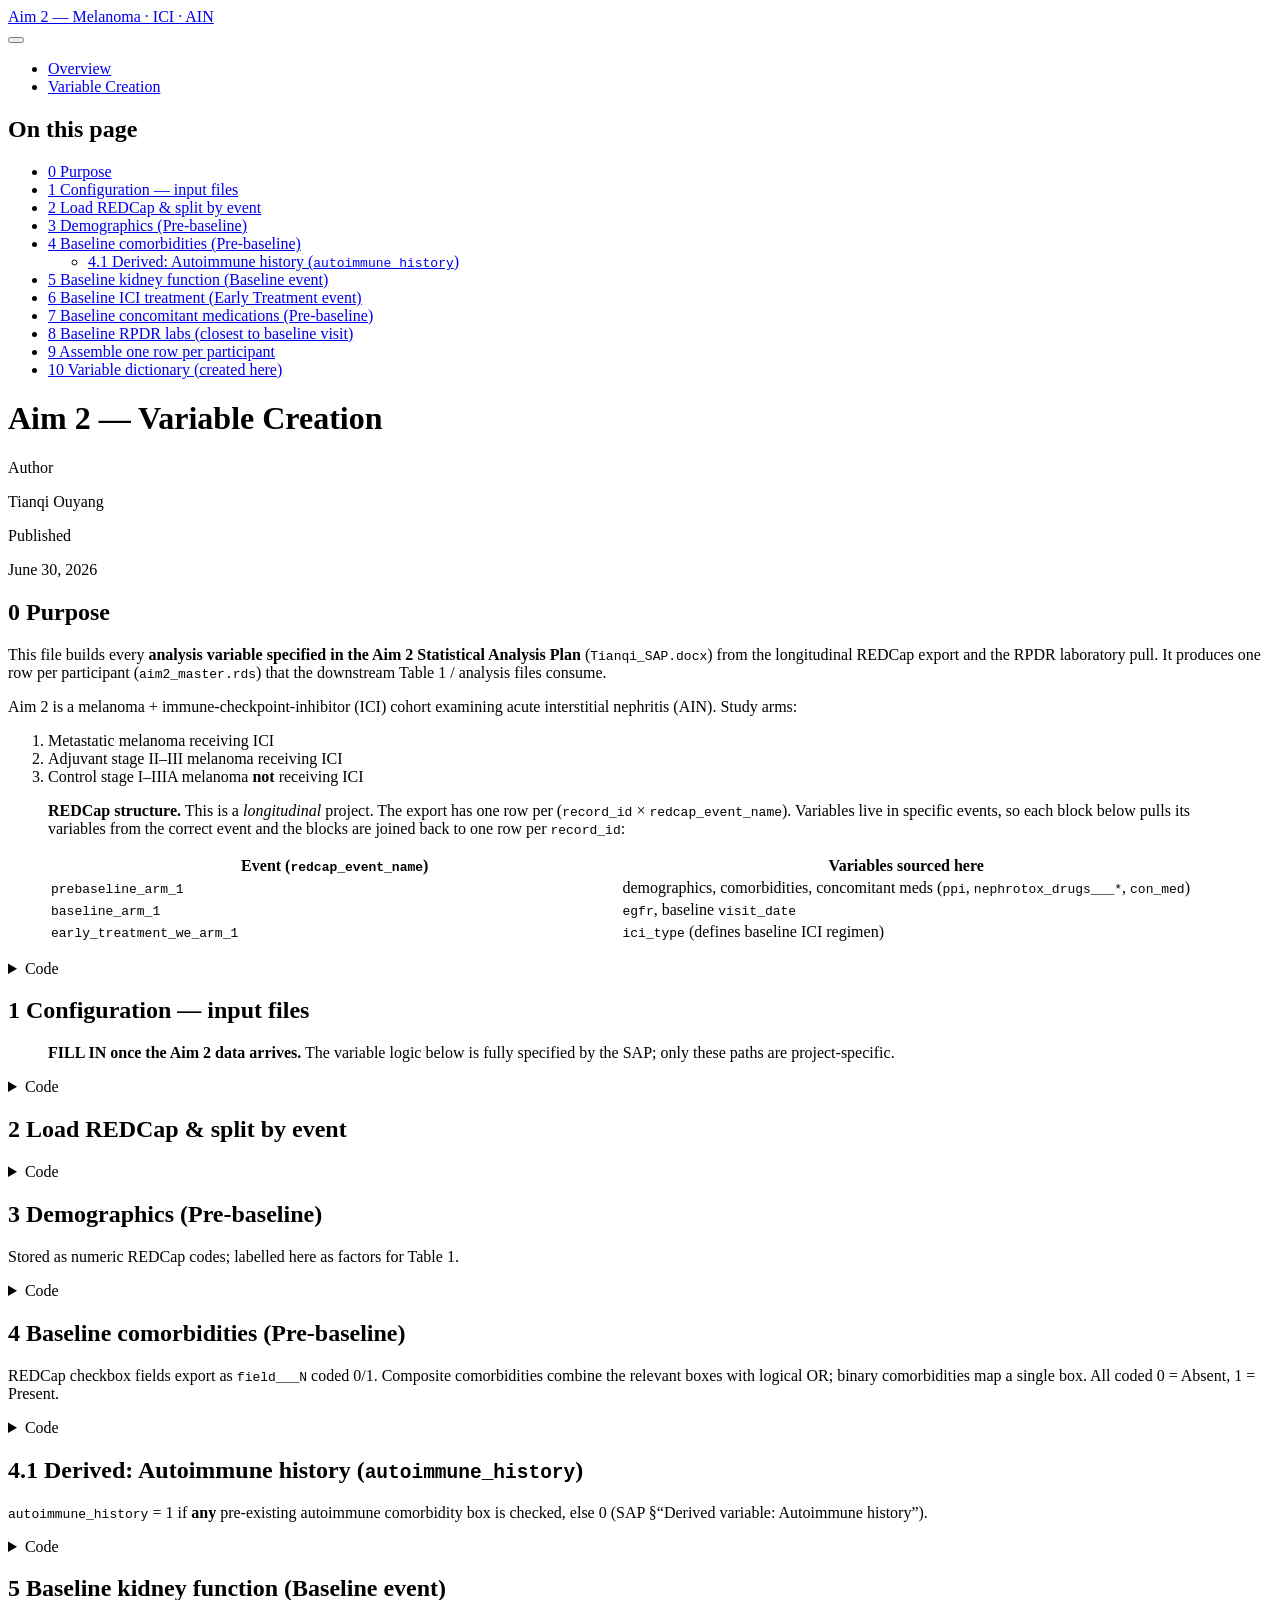
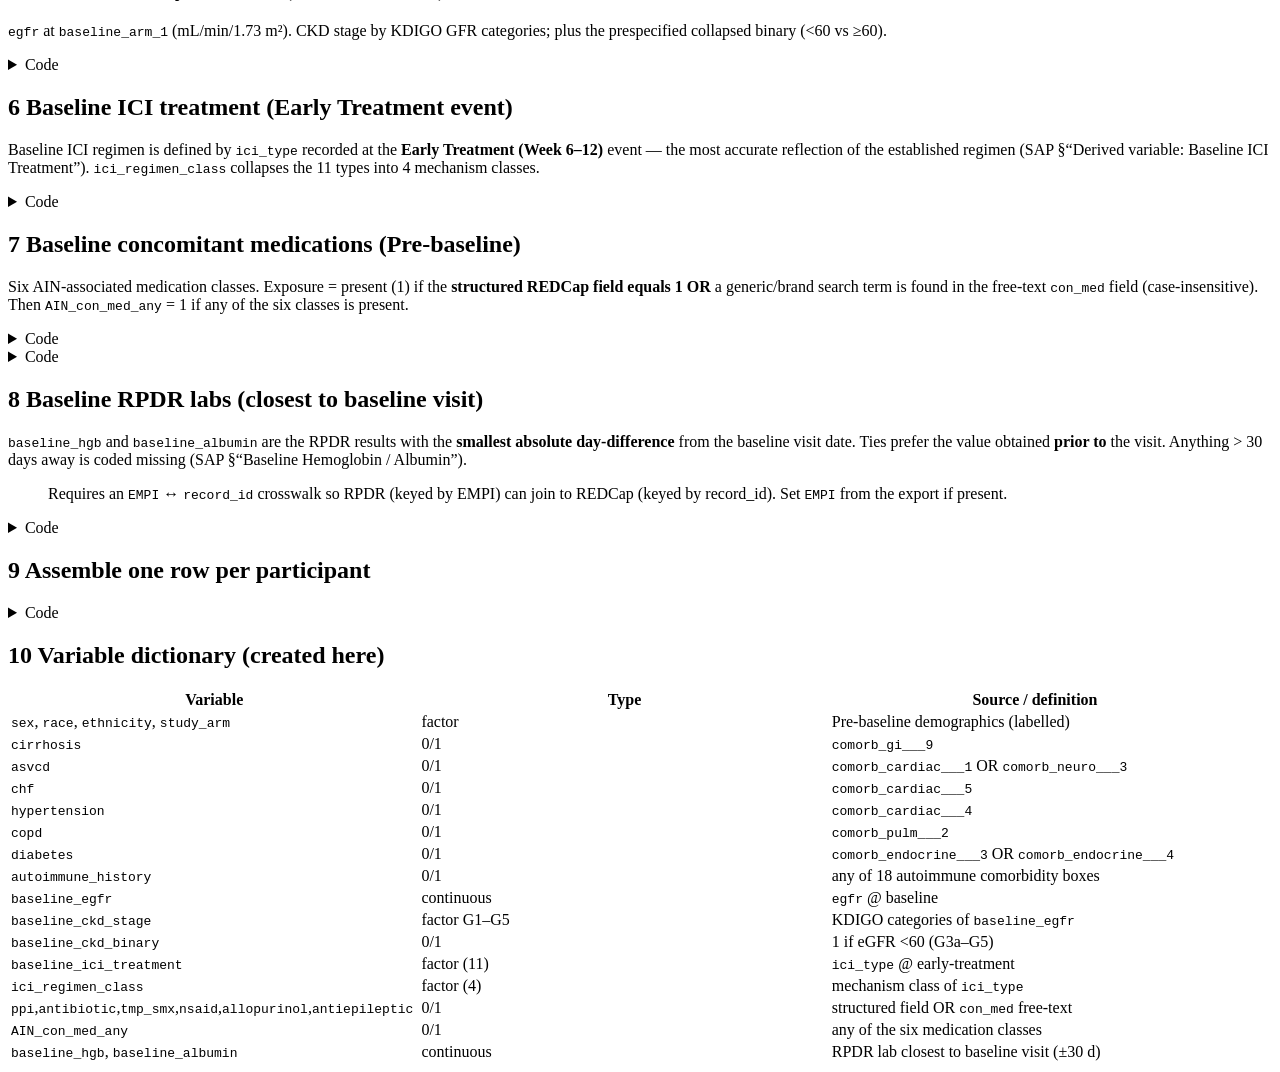
==== docs/qmd/aim2_variables.html @ 1104b8c0 "Remove Sherley references; Aim 2 is a standalone project Aim 2 is scientifically unrelated to the Sh" ====
<!DOCTYPE html>
<html xmlns="http://www.w3.org/1999/xhtml" lang="en" xml:lang="en"><head>

<meta charset="utf-8">
<meta name="generator" content="quarto-1.9.30">

<meta name="viewport" content="width=device-width, initial-scale=1.0, user-scalable=yes">

<meta name="author" content="Tianqi Ouyang">
<meta name="dcterms.date" content="2026-06-30">

<title>Aim 2 — Variable Creation – Aim 2 — Melanoma · ICI · AIN</title>
<style>
/* Default styles provided by pandoc.
** See https://pandoc.org/MANUAL.html#variables-for-html for config info.
*/
code{white-space: pre-wrap;}
span.smallcaps{font-variant: small-caps;}
div.columns{display: flex; gap: min(4vw, 1.5em);}
div.column{flex: auto; overflow-x: auto;}
div.hanging-indent{margin-left: 1.5em; text-indent: -1.5em;}
ul.task-list{list-style: none;}
ul.task-list li input[type="checkbox"] {
  width: 0.8em;
  margin: 0 0.8em 0.2em -1em; /* quarto-specific, see https://github.com/quarto-dev/quarto-cli/issues/4556 */ 
  vertical-align: middle;
}
/* CSS for syntax highlighting */
html { -webkit-text-size-adjust: 100%; }
pre > code.sourceCode { white-space: pre; position: relative; }
pre > code.sourceCode > span { display: inline-block; line-height: 1.25; }
pre > code.sourceCode > span:empty { height: 1.2em; }
.sourceCode { overflow: visible; }
code.sourceCode > span { color: inherit; text-decoration: inherit; }
div.sourceCode { margin: 1em 0; }
pre.sourceCode { margin: 0; }
@media screen {
div.sourceCode { overflow: auto; }
}
@media print {
pre > code.sourceCode { white-space: pre-wrap; }
pre > code.sourceCode > span { text-indent: -5em; padding-left: 5em; }
}
pre.numberSource code
  { counter-reset: source-line 0; }
pre.numberSource code > span
  { position: relative; left: -4em; counter-increment: source-line; }
pre.numberSource code > span > a:first-child::before
  { content: counter(source-line);
    position: relative; left: -1em; text-align: right; vertical-align: baseline;
    border: none; display: inline-block;
    -webkit-touch-callout: none; -webkit-user-select: none;
    -khtml-user-select: none; -moz-user-select: none;
    -ms-user-select: none; user-select: none;
    padding: 0 4px; width: 4em;
  }
pre.numberSource { margin-left: 3em;  padding-left: 4px; }
div.sourceCode
  {   }
@media screen {
pre > code.sourceCode > span > a:first-child::before { text-decoration: underline; }
}
</style>


<script src="../site_libs/quarto-nav/quarto-nav.js"></script>
<script src="../site_libs/quarto-nav/headroom.min.js"></script>
<script src="../site_libs/clipboard/clipboard.min.js"></script>
<script src="../site_libs/quarto-search/autocomplete.umd.js"></script>
<script src="../site_libs/quarto-search/fuse.min.js"></script>
<script src="../site_libs/quarto-search/quarto-search.js"></script>
<meta name="quarto:offset" content="../">
<script src="../site_libs/quarto-html/quarto.js" type="module"></script>
<script src="../site_libs/quarto-html/tabsets/tabsets.js" type="module"></script>
<script src="../site_libs/quarto-html/popper.min.js"></script>
<script src="../site_libs/quarto-html/tippy.umd.min.js"></script>
<script src="../site_libs/quarto-html/anchor.min.js"></script>
<link href="../site_libs/quarto-html/tippy.css" rel="stylesheet">
<link href="../site_libs/quarto-html/quarto-syntax-highlighting-b6a8276bf55561bdbc268162d41bd1f7.css" rel="stylesheet" id="quarto-text-highlighting-styles">
<script src="../site_libs/bootstrap/bootstrap.min.js"></script>
<link href="../site_libs/bootstrap/bootstrap-icons.css" rel="stylesheet">
<link href="../site_libs/bootstrap/bootstrap-57cb14b6d31887c86603edb388f6c431.min.css" rel="stylesheet" append-hash="true" id="quarto-bootstrap" data-mode="light">
<script id="quarto-search-options" type="application/json">{
  "location": "navbar",
  "copy-button": false,
  "collapse-after": 3,
  "panel-placement": "end",
  "type": "overlay",
  "limit": 50,
  "keyboard-shortcut": [
    "f",
    "/",
    "s"
  ],
  "show-item-context": false,
  "language": {
    "search-no-results-text": "No results",
    "search-matching-documents-text": "matching documents",
    "search-copy-link-title": "Copy link to search",
    "search-hide-matches-text": "Hide additional matches",
    "search-more-match-text": "more match in this document",
    "search-more-matches-text": "more matches in this document",
    "search-clear-button-title": "Clear",
    "search-text-placeholder": "",
    "search-detached-cancel-button-title": "Cancel",
    "search-submit-button-title": "Submit",
    "search-label": "Search"
  }
}</script>


</head>

<body class="nav-fixed quarto-light">

<div id="quarto-search-results"></div>
  <header id="quarto-header" class="headroom fixed-top">
    <nav class="navbar navbar-expand-lg " data-bs-theme="dark">
      <div class="navbar-container container-fluid">
      <div class="navbar-brand-container mx-auto">
    <a class="navbar-brand" href="../index.html">
    <span class="navbar-title">Aim 2 — Melanoma · ICI · AIN</span>
    </a>
  </div>
            <div id="quarto-search" class="" title="Search"></div>
          <button class="navbar-toggler" type="button" data-bs-toggle="collapse" data-bs-target="#navbarCollapse" aria-controls="navbarCollapse" role="menu" aria-expanded="false" aria-label="Toggle navigation" onclick="if (window.quartoToggleHeadroom) { window.quartoToggleHeadroom(); }">
  <span class="navbar-toggler-icon"></span>
</button>
          <div class="collapse navbar-collapse" id="navbarCollapse">
            <ul class="navbar-nav navbar-nav-scroll me-auto">
  <li class="nav-item">
    <a class="nav-link" href="../index.html"> 
<span class="menu-text">Overview</span></a>
  </li>  
  <li class="nav-item">
    <a class="nav-link active" href="../qmd/aim2_variables.html" aria-current="page"> 
<span class="menu-text">Variable Creation</span></a>
  </li>  
</ul>
          </div> <!-- /navcollapse -->
            <div class="quarto-navbar-tools">
</div>
      </div> <!-- /container-fluid -->
    </nav>
</header>
<!-- content -->
<div id="quarto-content" class="quarto-container page-columns page-rows-contents page-layout-article page-navbar">
<!-- sidebar -->
<!-- margin-sidebar -->
    <div id="quarto-margin-sidebar" class="sidebar margin-sidebar">
        <nav id="TOC" role="doc-toc" class="toc-active">
    <h2 id="toc-title">On this page</h2>
   
  <ul>
  <li><a href="#purpose" id="toc-purpose" class="nav-link active" data-scroll-target="#purpose">0 Purpose</a></li>
  <li><a href="#configuration-input-files" id="toc-configuration-input-files" class="nav-link" data-scroll-target="#configuration-input-files">1 Configuration — input files</a></li>
  <li><a href="#load-redcap-split-by-event" id="toc-load-redcap-split-by-event" class="nav-link" data-scroll-target="#load-redcap-split-by-event">2 Load REDCap &amp; split by event</a></li>
  <li><a href="#demographics-pre-baseline" id="toc-demographics-pre-baseline" class="nav-link" data-scroll-target="#demographics-pre-baseline">3 Demographics (Pre-baseline)</a></li>
  <li><a href="#baseline-comorbidities-pre-baseline" id="toc-baseline-comorbidities-pre-baseline" class="nav-link" data-scroll-target="#baseline-comorbidities-pre-baseline">4 Baseline comorbidities (Pre-baseline)</a>
  <ul>
  <li><a href="#derived-autoimmune-history-autoimmune_history" id="toc-derived-autoimmune-history-autoimmune_history" class="nav-link" data-scroll-target="#derived-autoimmune-history-autoimmune_history">4.1 Derived: Autoimmune history (<code>autoimmune_history</code>)</a></li>
  </ul></li>
  <li><a href="#baseline-kidney-function-baseline-event" id="toc-baseline-kidney-function-baseline-event" class="nav-link" data-scroll-target="#baseline-kidney-function-baseline-event">5 Baseline kidney function (Baseline event)</a></li>
  <li><a href="#baseline-ici-treatment-early-treatment-event" id="toc-baseline-ici-treatment-early-treatment-event" class="nav-link" data-scroll-target="#baseline-ici-treatment-early-treatment-event">6 Baseline ICI treatment (Early Treatment event)</a></li>
  <li><a href="#baseline-concomitant-medications-pre-baseline" id="toc-baseline-concomitant-medications-pre-baseline" class="nav-link" data-scroll-target="#baseline-concomitant-medications-pre-baseline">7 Baseline concomitant medications (Pre-baseline)</a></li>
  <li><a href="#baseline-rpdr-labs-closest-to-baseline-visit" id="toc-baseline-rpdr-labs-closest-to-baseline-visit" class="nav-link" data-scroll-target="#baseline-rpdr-labs-closest-to-baseline-visit">8 Baseline RPDR labs (closest to baseline visit)</a></li>
  <li><a href="#assemble-one-row-per-participant" id="toc-assemble-one-row-per-participant" class="nav-link" data-scroll-target="#assemble-one-row-per-participant">9 Assemble one row per participant</a></li>
  <li><a href="#variable-dictionary-created-here" id="toc-variable-dictionary-created-here" class="nav-link" data-scroll-target="#variable-dictionary-created-here">10 Variable dictionary (created here)</a></li>
  </ul>
</nav>
    </div>
<!-- main -->
<main class="content" id="quarto-document-content">

<header id="title-block-header" class="quarto-title-block default">
<div class="quarto-title">
<h1 class="title">Aim 2 — Variable Creation</h1>
</div>



<div class="quarto-title-meta">

    <div>
    <div class="quarto-title-meta-heading">Author</div>
    <div class="quarto-title-meta-contents">
             <p>Tianqi Ouyang </p>
          </div>
  </div>
    
    <div>
    <div class="quarto-title-meta-heading">Published</div>
    <div class="quarto-title-meta-contents">
      <p class="date">June 30, 2026</p>
    </div>
  </div>
  
    
  </div>
  


</header>


<section id="purpose" class="level1">
<h1>0 Purpose</h1>
<p>This file builds every <strong>analysis variable specified in the Aim 2 Statistical Analysis Plan</strong> (<code>Tianqi_SAP.docx</code>) from the longitudinal REDCap export and the RPDR laboratory pull. It produces one row per participant (<code>aim2_master.rds</code>) that the downstream Table 1 / analysis files consume.</p>
<p>Aim 2 is a melanoma + immune-checkpoint-inhibitor (ICI) cohort examining acute interstitial nephritis (AIN). Study arms:</p>
<ol type="1">
<li>Metastatic melanoma receiving ICI</li>
<li>Adjuvant stage II–III melanoma receiving ICI</li>
<li>Control stage I–IIIA melanoma <strong>not</strong> receiving ICI</li>
</ol>
<blockquote class="blockquote">
<p><strong>REDCap structure.</strong> This is a <em>longitudinal</em> project. The export has one row per (<code>record_id</code> × <code>redcap_event_name</code>). Variables live in specific events, so each block below pulls its variables from the correct event and the blocks are joined back to one row per <code>record_id</code>:</p>
<table class="caption-top table">
<colgroup>
<col style="width: 50%">
<col style="width: 50%">
</colgroup>
<thead>
<tr class="header">
<th>Event (<code>redcap_event_name</code>)</th>
<th>Variables sourced here</th>
</tr>
</thead>
<tbody>
<tr class="odd">
<td><code>prebaseline_arm_1</code></td>
<td>demographics, comorbidities, concomitant meds (<code>ppi</code>, <code>nephrotox_drugs___*</code>, <code>con_med</code>)</td>
</tr>
<tr class="even">
<td><code>baseline_arm_1</code></td>
<td><code>egfr</code>, baseline <code>visit_date</code></td>
</tr>
<tr class="odd">
<td><code>early_treatment_we_arm_1</code></td>
<td><code>ici_type</code> (defines baseline ICI regimen)</td>
</tr>
</tbody>
</table>
</blockquote>
<div class="cell">
<details class="code-fold">
<summary>Code</summary>
<div class="code-copy-outer-scaffold"><div class="sourceCode cell-code" id="cb1"><pre class="sourceCode r code-with-copy"><code class="sourceCode r"><span id="cb1-1"><a href="#cb1-1" aria-hidden="true" tabindex="-1"></a><span class="fu">library</span>(tidyverse)</span>
<span id="cb1-2"><a href="#cb1-2" aria-hidden="true" tabindex="-1"></a><span class="fu">library</span>(readxl)</span>
<span id="cb1-3"><a href="#cb1-3" aria-hidden="true" tabindex="-1"></a><span class="fu">library</span>(lubridate)</span></code></pre></div><button title="Copy to Clipboard" class="code-copy-button"><i class="bi"></i></button></div>
</details>
</div>
</section>
<section id="configuration-input-files" class="level1">
<h1>1 Configuration — input files</h1>
<blockquote class="blockquote">
<p><strong>FILL IN once the Aim 2 data arrives.</strong> The variable logic below is fully specified by the SAP; only these paths are project-specific.</p>
</blockquote>
<div class="cell">
<details class="code-fold">
<summary>Code</summary>
<div class="code-copy-outer-scaffold"><div class="sourceCode cell-code" id="cb2"><pre class="sourceCode r code-with-copy"><code class="sourceCode r"><span id="cb2-1"><a href="#cb2-1" aria-hidden="true" tabindex="-1"></a><span class="co"># Longitudinal REDCap export for the melanoma/ICI/AIN project</span></span>
<span id="cb2-2"><a href="#cb2-2" aria-hidden="true" tabindex="-1"></a>redcap_path <span class="ot">&lt;-</span> <span class="st">"Data/AIM2_REDCAP_DATA.csv"</span>          <span class="co"># &lt;-- set me</span></span>
<span id="cb2-3"><a href="#cb2-3" aria-hidden="true" tabindex="-1"></a></span>
<span id="cb2-4"><a href="#cb2-4" aria-hidden="true" tabindex="-1"></a><span class="co"># RPDR laboratory pull (pipe-delimited .txt), keyed by EMPI.</span></span>
<span id="cb2-5"><a href="#cb2-5" aria-hidden="true" tabindex="-1"></a><span class="co"># Needed only for baseline_hgb / baseline_albumin (closest lab to baseline visit).</span></span>
<span id="cb2-6"><a href="#cb2-6" aria-hidden="true" tabindex="-1"></a>rpdr_lab_path <span class="ot">&lt;-</span> <span class="st">"Data/AIM2_RPDR_Lab.txt"</span>           <span class="co"># &lt;-- set me</span></span>
<span id="cb2-7"><a href="#cb2-7" aria-hidden="true" tabindex="-1"></a></span>
<span id="cb2-8"><a href="#cb2-8" aria-hidden="true" tabindex="-1"></a><span class="co"># RPDR Group_Id labels for the two labs we need from RPDR</span></span>
<span id="cb2-9"><a href="#cb2-9" aria-hidden="true" tabindex="-1"></a>HGB_GROUP <span class="ot">&lt;-</span> <span class="st">"HGB"</span>   <span class="co"># hemoglobin Group_Id in the RPDR pull</span></span>
<span id="cb2-10"><a href="#cb2-10" aria-hidden="true" tabindex="-1"></a>ALB_GROUP <span class="ot">&lt;-</span> <span class="st">"ALB"</span>   <span class="co"># albumin   Group_Id in the RPDR pull</span></span></code></pre></div><button title="Copy to Clipboard" class="code-copy-button"><i class="bi"></i></button></div>
</details>
</div>
</section>
<section id="load-redcap-split-by-event" class="level1">
<h1>2 Load REDCap &amp; split by event</h1>
<div class="cell">
<details class="code-fold">
<summary>Code</summary>
<div class="code-copy-outer-scaffold"><div class="sourceCode cell-code" id="cb3"><pre class="sourceCode r code-with-copy"><code class="sourceCode r"><span id="cb3-1"><a href="#cb3-1" aria-hidden="true" tabindex="-1"></a>raw <span class="ot">&lt;-</span> <span class="fu">read_csv</span>(redcap_path, <span class="at">show_col_types =</span> <span class="cn">FALSE</span>)</span>
<span id="cb3-2"><a href="#cb3-2" aria-hidden="true" tabindex="-1"></a></span>
<span id="cb3-3"><a href="#cb3-3" aria-hidden="true" tabindex="-1"></a><span class="co"># Defensive: REDCap exports the event column as redcap_event_name.</span></span>
<span id="cb3-4"><a href="#cb3-4" aria-hidden="true" tabindex="-1"></a><span class="fu">stopifnot</span>(<span class="st">"redcap_event_name"</span> <span class="sc">%in%</span> <span class="fu">names</span>(raw))</span>
<span id="cb3-5"><a href="#cb3-5" aria-hidden="true" tabindex="-1"></a></span>
<span id="cb3-6"><a href="#cb3-6" aria-hidden="true" tabindex="-1"></a>prebaseline <span class="ot">&lt;-</span> raw <span class="sc">%&gt;%</span> <span class="fu">filter</span>(redcap_event_name <span class="sc">==</span> <span class="st">"prebaseline_arm_1"</span>)</span>
<span id="cb3-7"><a href="#cb3-7" aria-hidden="true" tabindex="-1"></a>baseline    <span class="ot">&lt;-</span> raw <span class="sc">%&gt;%</span> <span class="fu">filter</span>(redcap_event_name <span class="sc">==</span> <span class="st">"baseline_arm_1"</span>)</span>
<span id="cb3-8"><a href="#cb3-8" aria-hidden="true" tabindex="-1"></a>early_tx    <span class="ot">&lt;-</span> raw <span class="sc">%&gt;%</span> <span class="fu">filter</span>(redcap_event_name <span class="sc">==</span> <span class="st">"early_treatment_we_arm_1"</span>)</span></code></pre></div><button title="Copy to Clipboard" class="code-copy-button"><i class="bi"></i></button></div>
</details>
</div>
</section>
<section id="demographics-pre-baseline" class="level1">
<h1>3 Demographics (Pre-baseline)</h1>
<p>Stored as numeric REDCap codes; labelled here as factors for Table 1.</p>
<div class="cell">
<details class="code-fold">
<summary>Code</summary>
<div class="code-copy-outer-scaffold"><div class="sourceCode cell-code" id="cb4"><pre class="sourceCode r code-with-copy"><code class="sourceCode r"><span id="cb4-1"><a href="#cb4-1" aria-hidden="true" tabindex="-1"></a>demographics <span class="ot">&lt;-</span> prebaseline <span class="sc">%&gt;%</span></span>
<span id="cb4-2"><a href="#cb4-2" aria-hidden="true" tabindex="-1"></a>  <span class="fu">transmute</span>(</span>
<span id="cb4-3"><a href="#cb4-3" aria-hidden="true" tabindex="-1"></a>    record_id,</span>
<span id="cb4-4"><a href="#cb4-4" aria-hidden="true" tabindex="-1"></a>    <span class="at">sex =</span> <span class="fu">factor</span>(sex, <span class="at">levels =</span> <span class="fu">c</span>(<span class="dv">1</span>, <span class="dv">2</span>, <span class="dv">3</span>),</span>
<span id="cb4-5"><a href="#cb4-5" aria-hidden="true" tabindex="-1"></a>                 <span class="at">labels =</span> <span class="fu">c</span>(<span class="st">"Male"</span>, <span class="st">"Female"</span>, <span class="st">"Other"</span>)),</span>
<span id="cb4-6"><a href="#cb4-6" aria-hidden="true" tabindex="-1"></a>    <span class="at">race =</span> <span class="fu">factor</span>(race, <span class="at">levels =</span> <span class="fu">c</span>(<span class="dv">1</span>, <span class="dv">2</span>, <span class="dv">3</span>, <span class="dv">4</span>),</span>
<span id="cb4-7"><a href="#cb4-7" aria-hidden="true" tabindex="-1"></a>                  <span class="at">labels =</span> <span class="fu">c</span>(<span class="st">"White"</span>, <span class="st">"Black"</span>, <span class="st">"Asian"</span>, <span class="st">"Other"</span>)),</span>
<span id="cb4-8"><a href="#cb4-8" aria-hidden="true" tabindex="-1"></a>    <span class="at">ethnicity =</span> <span class="fu">factor</span>(ethnicity, <span class="at">levels =</span> <span class="fu">c</span>(<span class="dv">1</span>, <span class="dv">2</span>),</span>
<span id="cb4-9"><a href="#cb4-9" aria-hidden="true" tabindex="-1"></a>                       <span class="at">labels =</span> <span class="fu">c</span>(<span class="st">"Hispanic"</span>, <span class="st">"Non-Hispanic"</span>)),</span>
<span id="cb4-10"><a href="#cb4-10" aria-hidden="true" tabindex="-1"></a>    <span class="at">study_arm =</span> <span class="fu">factor</span>(</span>
<span id="cb4-11"><a href="#cb4-11" aria-hidden="true" tabindex="-1"></a>      study_arm, <span class="at">levels =</span> <span class="fu">c</span>(<span class="dv">1</span>, <span class="dv">2</span>, <span class="dv">3</span>),</span>
<span id="cb4-12"><a href="#cb4-12" aria-hidden="true" tabindex="-1"></a>      <span class="at">labels =</span> <span class="fu">c</span>(<span class="st">"Metastatic melanoma + ICI"</span>,</span>
<span id="cb4-13"><a href="#cb4-13" aria-hidden="true" tabindex="-1"></a>                 <span class="st">"Adjuvant stage II–III melanoma + ICI"</span>,</span>
<span id="cb4-14"><a href="#cb4-14" aria-hidden="true" tabindex="-1"></a>                 <span class="st">"Control stage I–IIIA melanoma, no ICI"</span>))</span>
<span id="cb4-15"><a href="#cb4-15" aria-hidden="true" tabindex="-1"></a>  )</span></code></pre></div><button title="Copy to Clipboard" class="code-copy-button"><i class="bi"></i></button></div>
</details>
</div>
</section>
<section id="baseline-comorbidities-pre-baseline" class="level1">
<h1>4 Baseline comorbidities (Pre-baseline)</h1>
<p>REDCap checkbox fields export as <code>field___N</code> coded 0/1. Composite comorbidities combine the relevant boxes with logical OR; binary comorbidities map a single box. All coded 0 = Absent, 1 = Present.</p>
<div class="cell">
<details class="code-fold">
<summary>Code</summary>
<div class="code-copy-outer-scaffold"><div class="sourceCode cell-code" id="cb5"><pre class="sourceCode r code-with-copy"><code class="sourceCode r"><span id="cb5-1"><a href="#cb5-1" aria-hidden="true" tabindex="-1"></a><span class="co"># Helper: OR across one or more 0/1 checkbox columns → 0/1 (NA treated as 0)</span></span>
<span id="cb5-2"><a href="#cb5-2" aria-hidden="true" tabindex="-1"></a>any_box <span class="ot">&lt;-</span> <span class="cf">function</span>(df, cols) {</span>
<span id="cb5-3"><a href="#cb5-3" aria-hidden="true" tabindex="-1"></a>  <span class="fu">as.integer</span>(<span class="fu">rowSums</span>(<span class="fu">across</span>(<span class="fu">all_of</span>(cols), <span class="sc">~</span> <span class="fu">replace_na</span>(.x <span class="sc">==</span> <span class="dv">1</span>, <span class="cn">FALSE</span>))) <span class="sc">&gt;</span> <span class="dv">0</span>)</span>
<span id="cb5-4"><a href="#cb5-4" aria-hidden="true" tabindex="-1"></a>}</span>
<span id="cb5-5"><a href="#cb5-5" aria-hidden="true" tabindex="-1"></a></span>
<span id="cb5-6"><a href="#cb5-6" aria-hidden="true" tabindex="-1"></a>comorbidities <span class="ot">&lt;-</span> prebaseline <span class="sc">%&gt;%</span></span>
<span id="cb5-7"><a href="#cb5-7" aria-hidden="true" tabindex="-1"></a>  <span class="fu">transmute</span>(</span>
<span id="cb5-8"><a href="#cb5-8" aria-hidden="true" tabindex="-1"></a>    record_id,</span>
<span id="cb5-9"><a href="#cb5-9" aria-hidden="true" tabindex="-1"></a>    <span class="at">cirrhosis    =</span> <span class="fu">any_box</span>(prebaseline, <span class="st">"comorb_gi___9"</span>),</span>
<span id="cb5-10"><a href="#cb5-10" aria-hidden="true" tabindex="-1"></a>    <span class="at">asvcd        =</span> <span class="fu">any_box</span>(prebaseline, <span class="fu">c</span>(<span class="st">"comorb_cardiac___1"</span>, <span class="st">"comorb_neuro___3"</span>)),</span>
<span id="cb5-11"><a href="#cb5-11" aria-hidden="true" tabindex="-1"></a>    <span class="at">chf          =</span> <span class="fu">any_box</span>(prebaseline, <span class="st">"comorb_cardiac___5"</span>),</span>
<span id="cb5-12"><a href="#cb5-12" aria-hidden="true" tabindex="-1"></a>    <span class="at">hypertension =</span> <span class="fu">any_box</span>(prebaseline, <span class="st">"comorb_cardiac___4"</span>),</span>
<span id="cb5-13"><a href="#cb5-13" aria-hidden="true" tabindex="-1"></a>    <span class="at">copd         =</span> <span class="fu">any_box</span>(prebaseline, <span class="st">"comorb_pulm___2"</span>),</span>
<span id="cb5-14"><a href="#cb5-14" aria-hidden="true" tabindex="-1"></a>    <span class="at">diabetes     =</span> <span class="fu">any_box</span>(prebaseline, <span class="fu">c</span>(<span class="st">"comorb_endocrine___3"</span>, <span class="st">"comorb_endocrine___4"</span>))</span>
<span id="cb5-15"><a href="#cb5-15" aria-hidden="true" tabindex="-1"></a>  )</span></code></pre></div><button title="Copy to Clipboard" class="code-copy-button"><i class="bi"></i></button></div>
</details>
</div>
<section id="derived-autoimmune-history-autoimmune_history" class="level2">
<h2 class="anchored" data-anchor-id="derived-autoimmune-history-autoimmune_history">4.1 Derived: Autoimmune history (<code>autoimmune_history</code>)</h2>
<p><code>autoimmune_history</code> = 1 if <strong>any</strong> pre-existing autoimmune comorbidity box is checked, else 0 (SAP §“Derived variable: Autoimmune history”).</p>
<div class="cell">
<details class="code-fold">
<summary>Code</summary>
<div class="code-copy-outer-scaffold"><div class="sourceCode cell-code" id="cb6"><pre class="sourceCode r code-with-copy"><code class="sourceCode r"><span id="cb6-1"><a href="#cb6-1" aria-hidden="true" tabindex="-1"></a>autoimmune_boxes <span class="ot">&lt;-</span> <span class="fu">c</span>(</span>
<span id="cb6-2"><a href="#cb6-2" aria-hidden="true" tabindex="-1"></a>  <span class="st">"comorb_rheum___1"</span>, <span class="st">"comorb_rheum___3"</span>,</span>
<span id="cb6-3"><a href="#cb6-3" aria-hidden="true" tabindex="-1"></a>  <span class="st">"comorb_pulm___3"</span>,</span>
<span id="cb6-4"><a href="#cb6-4" aria-hidden="true" tabindex="-1"></a>  <span class="st">"comorb_cardiac___6"</span>,</span>
<span id="cb6-5"><a href="#cb6-5" aria-hidden="true" tabindex="-1"></a>  <span class="st">"comorb_gi___1"</span>, <span class="st">"comorb_gi___3"</span>, <span class="st">"comorb_gi___4"</span>, <span class="st">"comorb_gi___5"</span>, <span class="st">"comorb_gi___8"</span>,</span>
<span id="cb6-6"><a href="#cb6-6" aria-hidden="true" tabindex="-1"></a>  <span class="st">"comorb_derm___1"</span>, <span class="st">"comorb_derm___2"</span>, <span class="st">"comorb_derm___3"</span>, <span class="st">"comorb_derm___4"</span>,</span>
<span id="cb6-7"><a href="#cb6-7" aria-hidden="true" tabindex="-1"></a>  <span class="st">"comorb_neuro___1"</span>, <span class="st">"comorb_neuro___2"</span>,</span>
<span id="cb6-8"><a href="#cb6-8" aria-hidden="true" tabindex="-1"></a>  <span class="st">"comorb_endocrine___2"</span>, <span class="st">"comorb_endocrine___3"</span>,</span>
<span id="cb6-9"><a href="#cb6-9" aria-hidden="true" tabindex="-1"></a>  <span class="st">"comorb_heme___1"</span></span>
<span id="cb6-10"><a href="#cb6-10" aria-hidden="true" tabindex="-1"></a>)</span>
<span id="cb6-11"><a href="#cb6-11" aria-hidden="true" tabindex="-1"></a></span>
<span id="cb6-12"><a href="#cb6-12" aria-hidden="true" tabindex="-1"></a>autoimmune <span class="ot">&lt;-</span> prebaseline <span class="sc">%&gt;%</span></span>
<span id="cb6-13"><a href="#cb6-13" aria-hidden="true" tabindex="-1"></a>  <span class="fu">transmute</span>(record_id,</span>
<span id="cb6-14"><a href="#cb6-14" aria-hidden="true" tabindex="-1"></a>            <span class="at">autoimmune_history =</span> <span class="fu">any_box</span>(prebaseline, autoimmune_boxes))</span></code></pre></div><button title="Copy to Clipboard" class="code-copy-button"><i class="bi"></i></button></div>
</details>
</div>
</section>
</section>
<section id="baseline-kidney-function-baseline-event" class="level1">
<h1>5 Baseline kidney function (Baseline event)</h1>
<p><code>egfr</code> at <code>baseline_arm_1</code> (mL/min/1.73 m²). CKD stage by KDIGO GFR categories; plus the prespecified collapsed binary (&lt;60 vs ≥60).</p>
<div class="cell">
<details class="code-fold">
<summary>Code</summary>
<div class="code-copy-outer-scaffold"><div class="sourceCode cell-code" id="cb7"><pre class="sourceCode r code-with-copy"><code class="sourceCode r"><span id="cb7-1"><a href="#cb7-1" aria-hidden="true" tabindex="-1"></a>kidney <span class="ot">&lt;-</span> baseline <span class="sc">%&gt;%</span></span>
<span id="cb7-2"><a href="#cb7-2" aria-hidden="true" tabindex="-1"></a>  <span class="fu">transmute</span>(</span>
<span id="cb7-3"><a href="#cb7-3" aria-hidden="true" tabindex="-1"></a>    record_id,</span>
<span id="cb7-4"><a href="#cb7-4" aria-hidden="true" tabindex="-1"></a>    <span class="at">baseline_egfr =</span> <span class="fu">as.numeric</span>(egfr),</span>
<span id="cb7-5"><a href="#cb7-5" aria-hidden="true" tabindex="-1"></a>    <span class="at">baseline_ckd_stage =</span> <span class="fu">cut</span>(</span>
<span id="cb7-6"><a href="#cb7-6" aria-hidden="true" tabindex="-1"></a>      baseline_egfr,</span>
<span id="cb7-7"><a href="#cb7-7" aria-hidden="true" tabindex="-1"></a>      <span class="at">breaks =</span> <span class="fu">c</span>(<span class="sc">-</span><span class="cn">Inf</span>, <span class="dv">15</span>, <span class="dv">30</span>, <span class="dv">45</span>, <span class="dv">60</span>, <span class="dv">90</span>, <span class="cn">Inf</span>),</span>
<span id="cb7-8"><a href="#cb7-8" aria-hidden="true" tabindex="-1"></a>      <span class="at">labels =</span> <span class="fu">c</span>(<span class="st">"G5"</span>, <span class="st">"G4"</span>, <span class="st">"G3b"</span>, <span class="st">"G3a"</span>, <span class="st">"G2"</span>, <span class="st">"G1"</span>),</span>
<span id="cb7-9"><a href="#cb7-9" aria-hidden="true" tabindex="-1"></a>      <span class="at">right  =</span> <span class="cn">FALSE</span>),                              <span class="co"># [lower, upper)</span></span>
<span id="cb7-10"><a href="#cb7-10" aria-hidden="true" tabindex="-1"></a>    <span class="co"># KDIGO boundaries are inclusive at the top of each band (e.g. G2 = 60–89,</span></span>
<span id="cb7-11"><a href="#cb7-11" aria-hidden="true" tabindex="-1"></a>    <span class="co"># G1 ≥90). right = FALSE with these breaks reproduces that exactly:</span></span>
<span id="cb7-12"><a href="#cb7-12" aria-hidden="true" tabindex="-1"></a>    <span class="co">#   &lt;15 G5 · 15–29 G4 · 30–44 G3b · 45–59 G3a · 60–89 G2 · ≥90 G1</span></span>
<span id="cb7-13"><a href="#cb7-13" aria-hidden="true" tabindex="-1"></a>    <span class="at">baseline_ckd_binary =</span> <span class="fu">if_else</span>(baseline_egfr <span class="sc">&lt;</span> <span class="dv">60</span>, <span class="dv">1</span>L, <span class="dv">0</span>L)  <span class="co"># 1 = G3a–G5</span></span>
<span id="cb7-14"><a href="#cb7-14" aria-hidden="true" tabindex="-1"></a>  ) <span class="sc">%&gt;%</span></span>
<span id="cb7-15"><a href="#cb7-15" aria-hidden="true" tabindex="-1"></a>  <span class="fu">mutate</span>(<span class="at">baseline_ckd_stage =</span> <span class="fu">factor</span>(</span>
<span id="cb7-16"><a href="#cb7-16" aria-hidden="true" tabindex="-1"></a>    baseline_ckd_stage, <span class="at">levels =</span> <span class="fu">c</span>(<span class="st">"G1"</span>, <span class="st">"G2"</span>, <span class="st">"G3a"</span>, <span class="st">"G3b"</span>, <span class="st">"G4"</span>, <span class="st">"G5"</span>)))</span></code></pre></div><button title="Copy to Clipboard" class="code-copy-button"><i class="bi"></i></button></div>
</details>
</div>
</section>
<section id="baseline-ici-treatment-early-treatment-event" class="level1">
<h1>6 Baseline ICI treatment (Early Treatment event)</h1>
<p>Baseline ICI regimen is defined by <code>ici_type</code> recorded at the <strong>Early Treatment (Week 6–12)</strong> event — the most accurate reflection of the established regimen (SAP §“Derived variable: Baseline ICI Treatment”). <code>ici_regimen_class</code> collapses the 11 types into 4 mechanism classes.</p>
<div class="cell">
<details class="code-fold">
<summary>Code</summary>
<div class="code-copy-outer-scaffold"><div class="sourceCode cell-code" id="cb8"><pre class="sourceCode r code-with-copy"><code class="sourceCode r"><span id="cb8-1"><a href="#cb8-1" aria-hidden="true" tabindex="-1"></a>ici <span class="ot">&lt;-</span> early_tx <span class="sc">%&gt;%</span></span>
<span id="cb8-2"><a href="#cb8-2" aria-hidden="true" tabindex="-1"></a>  <span class="fu">transmute</span>(</span>
<span id="cb8-3"><a href="#cb8-3" aria-hidden="true" tabindex="-1"></a>    record_id,</span>
<span id="cb8-4"><a href="#cb8-4" aria-hidden="true" tabindex="-1"></a>    <span class="at">baseline_ici_treatment =</span> <span class="fu">factor</span>(</span>
<span id="cb8-5"><a href="#cb8-5" aria-hidden="true" tabindex="-1"></a>      ici_type, <span class="at">levels =</span> <span class="dv">1</span><span class="sc">:</span><span class="dv">11</span>,</span>
<span id="cb8-6"><a href="#cb8-6" aria-hidden="true" tabindex="-1"></a>      <span class="at">labels =</span> <span class="fu">c</span>(<span class="st">"Pembrolizumab"</span>, <span class="st">"Nivolumab"</span>, <span class="st">"Ipilimumab"</span>, <span class="st">"Relatlimab"</span>,</span>
<span id="cb8-7"><a href="#cb8-7" aria-hidden="true" tabindex="-1"></a>                 <span class="st">"Avelumab"</span>, <span class="st">"Durvalumab"</span>, <span class="st">"Atezolizumab"</span>,</span>
<span id="cb8-8"><a href="#cb8-8" aria-hidden="true" tabindex="-1"></a>                 <span class="st">"Nivolumab/Ipilimumab"</span>, <span class="st">"Nivolumab/Relatlimab"</span>,</span>
<span id="cb8-9"><a href="#cb8-9" aria-hidden="true" tabindex="-1"></a>                 <span class="st">"Other"</span>, <span class="st">"Not receiving ICI"</span>)),</span>
<span id="cb8-10"><a href="#cb8-10" aria-hidden="true" tabindex="-1"></a>    <span class="at">ici_regimen_class =</span> <span class="fu">factor</span>(</span>
<span id="cb8-11"><a href="#cb8-11" aria-hidden="true" tabindex="-1"></a>      <span class="fu">case_when</span>(</span>
<span id="cb8-12"><a href="#cb8-12" aria-hidden="true" tabindex="-1"></a>        ici_type <span class="sc">%in%</span> <span class="fu">c</span>(<span class="dv">1</span>, <span class="dv">2</span>, <span class="dv">5</span>, <span class="dv">6</span>, <span class="dv">7</span>) <span class="sc">~</span> <span class="dv">1</span>L,   <span class="co"># PD-(L)1 monotherapy</span></span>
<span id="cb8-13"><a href="#cb8-13" aria-hidden="true" tabindex="-1"></a>        ici_type <span class="sc">%in%</span> <span class="fu">c</span>(<span class="dv">3</span>, <span class="dv">8</span>)          <span class="sc">~</span> <span class="dv">2</span>L,   <span class="co"># CTLA-4–containing</span></span>
<span id="cb8-14"><a href="#cb8-14" aria-hidden="true" tabindex="-1"></a>        ici_type <span class="sc">%in%</span> <span class="fu">c</span>(<span class="dv">4</span>, <span class="dv">9</span>)          <span class="sc">~</span> <span class="dv">3</span>L,   <span class="co"># LAG-3–containing</span></span>
<span id="cb8-15"><a href="#cb8-15" aria-hidden="true" tabindex="-1"></a>        ici_type <span class="sc">%in%</span> <span class="fu">c</span>(<span class="dv">10</span>, <span class="dv">11</span>)        <span class="sc">~</span> <span class="dv">4</span>L    <span class="co"># Other / No active ICI</span></span>
<span id="cb8-16"><a href="#cb8-16" aria-hidden="true" tabindex="-1"></a>      ),</span>
<span id="cb8-17"><a href="#cb8-17" aria-hidden="true" tabindex="-1"></a>      <span class="at">levels =</span> <span class="dv">1</span><span class="sc">:</span><span class="dv">4</span>,</span>
<span id="cb8-18"><a href="#cb8-18" aria-hidden="true" tabindex="-1"></a>      <span class="at">labels =</span> <span class="fu">c</span>(<span class="st">"PD-(L)1 monotherapy"</span>, <span class="st">"CTLA-4–containing"</span>,</span>
<span id="cb8-19"><a href="#cb8-19" aria-hidden="true" tabindex="-1"></a>                 <span class="st">"LAG-3–containing"</span>, <span class="st">"Other/No active ICI"</span>))</span>
<span id="cb8-20"><a href="#cb8-20" aria-hidden="true" tabindex="-1"></a>  )</span></code></pre></div><button title="Copy to Clipboard" class="code-copy-button"><i class="bi"></i></button></div>
</details>
</div>
</section>
<section id="baseline-concomitant-medications-pre-baseline" class="level1">
<h1>7 Baseline concomitant medications (Pre-baseline)</h1>
<p>Six AIN-associated medication classes. Exposure = present (1) if the <strong>structured REDCap field equals 1 OR</strong> a generic/brand search term is found in the free-text <code>con_med</code> field (case-insensitive). Then <code>AIN_con_med_any</code> = 1 if any of the six classes is present.</p>
<div class="cell">
<details class="code-fold">
<summary>Code</summary>
<div class="code-copy-outer-scaffold"><div class="sourceCode cell-code" id="cb9"><pre class="sourceCode r code-with-copy"><code class="sourceCode r"><span id="cb9-1"><a href="#cb9-1" aria-hidden="true" tabindex="-1"></a><span class="co"># Free-text search terms per class (SAP medication-class table). Each term is</span></span>
<span id="cb9-2"><a href="#cb9-2" aria-hidden="true" tabindex="-1"></a><span class="co"># matched case-insensitively as a word-boundary regex against con_med.</span></span>
<span id="cb9-3"><a href="#cb9-3" aria-hidden="true" tabindex="-1"></a>search_terms <span class="ot">&lt;-</span> <span class="fu">list</span>(</span>
<span id="cb9-4"><a href="#cb9-4" aria-hidden="true" tabindex="-1"></a>  <span class="at">ppi =</span> <span class="fu">c</span>(<span class="st">"omeprazole"</span>,<span class="st">"Prilosec"</span>,<span class="st">"esomeprazole"</span>,<span class="st">"Nexium"</span>,<span class="st">"pantoprazole"</span>,<span class="st">"Protonix"</span>,</span>
<span id="cb9-5"><a href="#cb9-5" aria-hidden="true" tabindex="-1"></a>          <span class="st">"lansoprazole"</span>,<span class="st">"Prevacid"</span>,<span class="st">"dexlansoprazole"</span>,<span class="st">"Dexilant"</span>,<span class="st">"rabeprazole"</span>,<span class="st">"Aciphex"</span>),</span>
<span id="cb9-6"><a href="#cb9-6" aria-hidden="true" tabindex="-1"></a>  <span class="at">antibiotic =</span> <span class="fu">c</span>(<span class="st">"amoxicillin"</span>,<span class="st">"Augmentin"</span>,<span class="st">"penicillin"</span>,<span class="st">"ampicillin"</span>,<span class="st">"dicloxacillin"</span>,</span>
<span id="cb9-7"><a href="#cb9-7" aria-hidden="true" tabindex="-1"></a>          <span class="st">"cephalexin"</span>,<span class="st">"Keflex"</span>,<span class="st">"cefazolin"</span>,<span class="st">"ceftriaxone"</span>,<span class="st">"Rocephin"</span>,<span class="st">"cefepime"</span>,</span>
<span id="cb9-8"><a href="#cb9-8" aria-hidden="true" tabindex="-1"></a>          <span class="st">"cefpodoxime"</span>,<span class="st">"cefdinir"</span>,<span class="st">"ciprofloxacin"</span>,<span class="st">"Cipro"</span>,<span class="st">"levofloxacin"</span>,<span class="st">"Levaquin"</span>,</span>
<span id="cb9-9"><a href="#cb9-9" aria-hidden="true" tabindex="-1"></a>          <span class="st">"moxifloxacin"</span>,<span class="st">"Avelox"</span>,<span class="st">"azithromycin"</span>,<span class="st">"Zithromax"</span>,<span class="st">"clarithromycin"</span>,<span class="st">"Biaxin"</span>,</span>
<span id="cb9-10"><a href="#cb9-10" aria-hidden="true" tabindex="-1"></a>          <span class="st">"erythromycin"</span>,<span class="st">"doxycycline"</span>,<span class="st">"minocycline"</span>,<span class="st">"tetracycline"</span>,<span class="st">"clindamycin"</span>,</span>
<span id="cb9-11"><a href="#cb9-11" aria-hidden="true" tabindex="-1"></a>          <span class="st">"Cleocin"</span>,<span class="st">"metronidazole"</span>,<span class="st">"Flagyl"</span>,<span class="st">"nitrofurantoin"</span>,<span class="st">"Macrobid"</span>,<span class="st">"fosfomycin"</span>,</span>
<span id="cb9-12"><a href="#cb9-12" aria-hidden="true" tabindex="-1"></a>          <span class="st">"Monurol"</span>,<span class="st">"vancomycin"</span>,<span class="st">"linezolid"</span>,<span class="st">"Zyvox"</span>),</span>
<span id="cb9-13"><a href="#cb9-13" aria-hidden="true" tabindex="-1"></a>  <span class="at">tmp_smx =</span> <span class="fu">c</span>(<span class="st">"trimethoprim-sulfamethoxazole"</span>,<span class="st">"TMP-SMX"</span>,<span class="st">"TMP/SMX"</span>,<span class="st">"sulfamethoxazole"</span>,</span>
<span id="cb9-14"><a href="#cb9-14" aria-hidden="true" tabindex="-1"></a>          <span class="st">"cotrimoxazole"</span>,<span class="st">"co-trimoxazole"</span>,<span class="st">"Bactrim"</span>,<span class="st">"Septra"</span>),</span>
<span id="cb9-15"><a href="#cb9-15" aria-hidden="true" tabindex="-1"></a>  <span class="at">nsaid =</span> <span class="fu">c</span>(<span class="st">"ibuprofen"</span>,<span class="st">"Advil"</span>,<span class="st">"Motrin"</span>,<span class="st">"naproxen"</span>,<span class="st">"Aleve"</span>,<span class="st">"diclofenac"</span>,<span class="st">"Voltaren"</span>,</span>
<span id="cb9-16"><a href="#cb9-16" aria-hidden="true" tabindex="-1"></a>          <span class="st">"indomethacin"</span>,<span class="st">"Indocin"</span>,<span class="st">"meloxicam"</span>,<span class="st">"Mobic"</span>,<span class="st">"celecoxib"</span>,<span class="st">"Celebrex"</span>,</span>
<span id="cb9-17"><a href="#cb9-17" aria-hidden="true" tabindex="-1"></a>          <span class="st">"ketorolac"</span>,<span class="st">"Toradol"</span>,<span class="st">"nabumetone"</span>,<span class="st">"Relafen"</span>,<span class="st">"sulindac"</span>,<span class="st">"etodolac"</span>,</span>
<span id="cb9-18"><a href="#cb9-18" aria-hidden="true" tabindex="-1"></a>          <span class="st">"piroxicam"</span>,<span class="st">"Feldene"</span>,<span class="st">"oxaprozin"</span>,<span class="st">"Daypro"</span>),</span>
<span id="cb9-19"><a href="#cb9-19" aria-hidden="true" tabindex="-1"></a>  <span class="at">allopurinol =</span> <span class="fu">c</span>(<span class="st">"allopurinol"</span>,<span class="st">"Zyloprim"</span>,<span class="st">"Aloprim"</span>),</span>
<span id="cb9-20"><a href="#cb9-20" aria-hidden="true" tabindex="-1"></a>  <span class="at">antiepileptic =</span> <span class="fu">c</span>(<span class="st">"carbamazepine"</span>,<span class="st">"Tegretol"</span>,<span class="st">"oxcarbazepine"</span>,<span class="st">"Trileptal"</span>,<span class="st">"phenytoin"</span>,</span>
<span id="cb9-21"><a href="#cb9-21" aria-hidden="true" tabindex="-1"></a>          <span class="st">"Dilantin"</span>,<span class="st">"fosphenytoin"</span>,<span class="st">"Cerebyx"</span>,<span class="st">"lamotrigine"</span>,<span class="st">"Lamictal"</span>,<span class="st">"phenobarbital"</span>)</span>
<span id="cb9-22"><a href="#cb9-22" aria-hidden="true" tabindex="-1"></a>)</span>
<span id="cb9-23"><a href="#cb9-23" aria-hidden="true" tabindex="-1"></a></span>
<span id="cb9-24"><a href="#cb9-24" aria-hidden="true" tabindex="-1"></a><span class="co"># Structured REDCap field backing each class</span></span>
<span id="cb9-25"><a href="#cb9-25" aria-hidden="true" tabindex="-1"></a>structured_field <span class="ot">&lt;-</span> <span class="fu">c</span>(</span>
<span id="cb9-26"><a href="#cb9-26" aria-hidden="true" tabindex="-1"></a>  <span class="at">ppi           =</span> <span class="st">"ppi"</span>,</span>
<span id="cb9-27"><a href="#cb9-27" aria-hidden="true" tabindex="-1"></a>  <span class="at">antibiotic    =</span> <span class="st">"nephrotox_drugs___1"</span>,</span>
<span id="cb9-28"><a href="#cb9-28" aria-hidden="true" tabindex="-1"></a>  <span class="at">tmp_smx       =</span> <span class="st">"nephrotox_drugs___2"</span>,</span>
<span id="cb9-29"><a href="#cb9-29" aria-hidden="true" tabindex="-1"></a>  <span class="at">nsaid         =</span> <span class="st">"nephrotox_drugs___3"</span>,</span>
<span id="cb9-30"><a href="#cb9-30" aria-hidden="true" tabindex="-1"></a>  <span class="at">allopurinol   =</span> <span class="st">"nephrotox_drugs___4"</span>,</span>
<span id="cb9-31"><a href="#cb9-31" aria-hidden="true" tabindex="-1"></a>  <span class="at">antiepileptic =</span> <span class="st">"nephrotox_drugs___5"</span></span>
<span id="cb9-32"><a href="#cb9-32" aria-hidden="true" tabindex="-1"></a>)</span></code></pre></div><button title="Copy to Clipboard" class="code-copy-button"><i class="bi"></i></button></div>
</details>
</div>
<div class="cell">
<details class="code-fold">
<summary>Code</summary>
<div class="code-copy-outer-scaffold"><div class="sourceCode cell-code" id="cb10"><pre class="sourceCode r code-with-copy"><code class="sourceCode r"><span id="cb10-1"><a href="#cb10-1" aria-hidden="true" tabindex="-1"></a><span class="co"># Build a case-insensitive alternation regex per class (terms regex-escaped).</span></span>
<span id="cb10-2"><a href="#cb10-2" aria-hidden="true" tabindex="-1"></a>esc <span class="ot">&lt;-</span> <span class="cf">function</span>(x) <span class="fu">gsub</span>(<span class="st">"([][(){}.^$*+?</span><span class="sc">\\\\</span><span class="st">|-])"</span>, <span class="st">"</span><span class="sc">\\\\\\</span><span class="st">1"</span>, x)</span>
<span id="cb10-3"><a href="#cb10-3" aria-hidden="true" tabindex="-1"></a>class_regex <span class="ot">&lt;-</span> <span class="fu">map_chr</span>(search_terms, <span class="sc">~</span> <span class="fu">paste0</span>(<span class="fu">esc</span>(.x), <span class="at">collapse =</span> <span class="st">"|"</span>))</span>
<span id="cb10-4"><a href="#cb10-4" aria-hidden="true" tabindex="-1"></a></span>
<span id="cb10-5"><a href="#cb10-5" aria-hidden="true" tabindex="-1"></a>con_text <span class="ot">&lt;-</span> prebaseline<span class="sc">$</span>con_med <span class="sc">%&gt;%</span> <span class="fu">replace_na</span>(<span class="st">""</span>)</span>
<span id="cb10-6"><a href="#cb10-6" aria-hidden="true" tabindex="-1"></a></span>
<span id="cb10-7"><a href="#cb10-7" aria-hidden="true" tabindex="-1"></a>med_flags <span class="ot">&lt;-</span> <span class="fu">imap_dfc</span>(structured_field, <span class="cf">function</span>(field, cls) {</span>
<span id="cb10-8"><a href="#cb10-8" aria-hidden="true" tabindex="-1"></a>  structured <span class="ot">&lt;-</span> <span class="cf">if</span> (field <span class="sc">%in%</span> <span class="fu">names</span>(prebaseline)) {</span>
<span id="cb10-9"><a href="#cb10-9" aria-hidden="true" tabindex="-1"></a>    <span class="fu">replace_na</span>(prebaseline[[field]] <span class="sc">==</span> <span class="dv">1</span>, <span class="cn">FALSE</span>)</span>
<span id="cb10-10"><a href="#cb10-10" aria-hidden="true" tabindex="-1"></a>  } <span class="cf">else</span> <span class="cn">FALSE</span></span>
<span id="cb10-11"><a href="#cb10-11" aria-hidden="true" tabindex="-1"></a>  freetext <span class="ot">&lt;-</span> <span class="fu">str_detect</span>(con_text, <span class="fu">regex</span>(class_regex[[cls]], <span class="at">ignore_case =</span> <span class="cn">TRUE</span>))</span>
<span id="cb10-12"><a href="#cb10-12" aria-hidden="true" tabindex="-1"></a>  <span class="fu">tibble</span>(<span class="sc">!!</span><span class="at">cls :=</span> <span class="fu">as.integer</span>(structured <span class="sc">|</span> freetext))</span>
<span id="cb10-13"><a href="#cb10-13" aria-hidden="true" tabindex="-1"></a>})</span>
<span id="cb10-14"><a href="#cb10-14" aria-hidden="true" tabindex="-1"></a></span>
<span id="cb10-15"><a href="#cb10-15" aria-hidden="true" tabindex="-1"></a>medications <span class="ot">&lt;-</span> <span class="fu">bind_cols</span>(<span class="at">record_id =</span> prebaseline<span class="sc">$</span>record_id, med_flags) <span class="sc">%&gt;%</span></span>
<span id="cb10-16"><a href="#cb10-16" aria-hidden="true" tabindex="-1"></a>  <span class="fu">mutate</span>(<span class="at">AIN_con_med_any =</span> <span class="fu">as.integer</span>(</span>
<span id="cb10-17"><a href="#cb10-17" aria-hidden="true" tabindex="-1"></a>    <span class="fu">rowSums</span>(<span class="fu">across</span>(<span class="fu">all_of</span>(<span class="fu">names</span>(structured_field)))) <span class="sc">&gt;</span> <span class="dv">0</span>))</span></code></pre></div><button title="Copy to Clipboard" class="code-copy-button"><i class="bi"></i></button></div>
</details>
</div>
</section>
<section id="baseline-rpdr-labs-closest-to-baseline-visit" class="level1">
<h1>8 Baseline RPDR labs (closest to baseline visit)</h1>
<p><code>baseline_hgb</code> and <code>baseline_albumin</code> are the RPDR results with the <strong>smallest absolute day-difference</strong> from the baseline visit date. Ties prefer the value obtained <strong>prior to</strong> the visit. Anything &gt; 30 days away is coded missing (SAP §“Baseline Hemoglobin / Albumin”).</p>
<blockquote class="blockquote">
<p>Requires an <code>EMPI</code> ↔︎ <code>record_id</code> crosswalk so RPDR (keyed by EMPI) can join to REDCap (keyed by record_id). Set <code>EMPI</code> from the export if present.</p>
</blockquote>
<div class="cell">
<details class="code-fold">
<summary>Code</summary>
<div class="code-copy-outer-scaffold"><div class="sourceCode cell-code" id="cb11"><pre class="sourceCode r code-with-copy"><code class="sourceCode r"><span id="cb11-1"><a href="#cb11-1" aria-hidden="true" tabindex="-1"></a><span class="co"># Closest-lab-to-date helper: smallest |day-diff| from the index date.</span></span>
<span id="cb11-2"><a href="#cb11-2" aria-hidden="true" tabindex="-1"></a>closest_lab <span class="ot">&lt;-</span> <span class="cf">function</span>(lab_df, index_df, group_id, varname, <span class="at">window =</span> <span class="dv">30</span>) {</span>
<span id="cb11-3"><a href="#cb11-3" aria-hidden="true" tabindex="-1"></a>  lab_df <span class="sc">%&gt;%</span></span>
<span id="cb11-4"><a href="#cb11-4" aria-hidden="true" tabindex="-1"></a>    <span class="fu">filter</span>(Group_Id <span class="sc">==</span> group_id, <span class="fu">grepl</span>(<span class="st">"^</span><span class="sc">\\</span><span class="st">d+</span><span class="sc">\\</span><span class="st">.?</span><span class="sc">\\</span><span class="st">d*$"</span>, Result)) <span class="sc">%&gt;%</span></span>
<span id="cb11-5"><a href="#cb11-5" aria-hidden="true" tabindex="-1"></a>    <span class="fu">mutate</span>(<span class="at">Result =</span> <span class="fu">as.numeric</span>(Result)) <span class="sc">%&gt;%</span></span>
<span id="cb11-6"><a href="#cb11-6" aria-hidden="true" tabindex="-1"></a>    <span class="fu">inner_join</span>(index_df, <span class="at">by =</span> <span class="st">"EMPI"</span>) <span class="sc">%&gt;%</span></span>
<span id="cb11-7"><a href="#cb11-7" aria-hidden="true" tabindex="-1"></a>    <span class="fu">mutate</span>(<span class="at">diff =</span> <span class="fu">as.numeric</span>(Seq_Date_Time <span class="sc">-</span> baseline_visit_date)) <span class="sc">%&gt;%</span></span>
<span id="cb11-8"><a href="#cb11-8" aria-hidden="true" tabindex="-1"></a>    <span class="fu">filter</span>(<span class="fu">abs</span>(diff) <span class="sc">&lt;=</span> window) <span class="sc">%&gt;%</span></span>
<span id="cb11-9"><a href="#cb11-9" aria-hidden="true" tabindex="-1"></a>    <span class="co"># smallest |diff| first; ties → prior (diff &lt;= 0) preferred</span></span>
<span id="cb11-10"><a href="#cb11-10" aria-hidden="true" tabindex="-1"></a>    <span class="fu">arrange</span>(EMPI, <span class="fu">abs</span>(diff), diff <span class="sc">&gt;</span> <span class="dv">0</span>) <span class="sc">%&gt;%</span></span>
<span id="cb11-11"><a href="#cb11-11" aria-hidden="true" tabindex="-1"></a>    <span class="fu">distinct</span>(EMPI, <span class="at">.keep_all =</span> <span class="cn">TRUE</span>) <span class="sc">%&gt;%</span></span>
<span id="cb11-12"><a href="#cb11-12" aria-hidden="true" tabindex="-1"></a>    <span class="fu">transmute</span>(EMPI, <span class="sc">!!</span><span class="at">varname :=</span> Result)</span>
<span id="cb11-13"><a href="#cb11-13" aria-hidden="true" tabindex="-1"></a>}</span>
<span id="cb11-14"><a href="#cb11-14" aria-hidden="true" tabindex="-1"></a></span>
<span id="cb11-15"><a href="#cb11-15" aria-hidden="true" tabindex="-1"></a>lab <span class="ot">&lt;-</span> <span class="fu">read.table</span>(rpdr_lab_path, <span class="at">sep =</span> <span class="st">"|"</span>, <span class="at">fill =</span> <span class="cn">TRUE</span>, <span class="at">quote =</span> <span class="st">""</span>,</span>
<span id="cb11-16"><a href="#cb11-16" aria-hidden="true" tabindex="-1"></a>                  <span class="at">header =</span> <span class="cn">TRUE</span>) <span class="sc">%&gt;%</span></span>
<span id="cb11-17"><a href="#cb11-17" aria-hidden="true" tabindex="-1"></a>  <span class="fu">select</span>(EMPI, Seq_Date_Time, Result, Group_Id)</span>
<span id="cb11-18"><a href="#cb11-18" aria-hidden="true" tabindex="-1"></a>lab<span class="sc">$</span>Seq_Date_Time <span class="ot">&lt;-</span> <span class="fu">as.Date</span>(lab<span class="sc">$</span>Seq_Date_Time, <span class="st">"%m/%d/%Y"</span>)</span>
<span id="cb11-19"><a href="#cb11-19" aria-hidden="true" tabindex="-1"></a></span>
<span id="cb11-20"><a href="#cb11-20" aria-hidden="true" tabindex="-1"></a><span class="co"># baseline visit date + EMPI per record (visit_date lives in baseline_arm_1)</span></span>
<span id="cb11-21"><a href="#cb11-21" aria-hidden="true" tabindex="-1"></a>index_df <span class="ot">&lt;-</span> baseline <span class="sc">%&gt;%</span></span>
<span id="cb11-22"><a href="#cb11-22" aria-hidden="true" tabindex="-1"></a>  <span class="fu">transmute</span>(record_id, EMPI, <span class="at">baseline_visit_date =</span> <span class="fu">as.Date</span>(visit_date)) <span class="sc">%&gt;%</span></span>
<span id="cb11-23"><a href="#cb11-23" aria-hidden="true" tabindex="-1"></a>  <span class="fu">filter</span>(<span class="sc">!</span><span class="fu">is.na</span>(EMPI))</span>
<span id="cb11-24"><a href="#cb11-24" aria-hidden="true" tabindex="-1"></a></span>
<span id="cb11-25"><a href="#cb11-25" aria-hidden="true" tabindex="-1"></a>hgb <span class="ot">&lt;-</span> <span class="fu">closest_lab</span>(lab, index_df, HGB_GROUP, <span class="st">"baseline_hgb"</span>)</span>
<span id="cb11-26"><a href="#cb11-26" aria-hidden="true" tabindex="-1"></a>alb <span class="ot">&lt;-</span> <span class="fu">closest_lab</span>(lab, index_df, ALB_GROUP, <span class="st">"baseline_albumin"</span>)</span>
<span id="cb11-27"><a href="#cb11-27" aria-hidden="true" tabindex="-1"></a></span>
<span id="cb11-28"><a href="#cb11-28" aria-hidden="true" tabindex="-1"></a>rpdr_labs <span class="ot">&lt;-</span> index_df <span class="sc">%&gt;%</span></span>
<span id="cb11-29"><a href="#cb11-29" aria-hidden="true" tabindex="-1"></a>  <span class="fu">select</span>(record_id, EMPI) <span class="sc">%&gt;%</span></span>
<span id="cb11-30"><a href="#cb11-30" aria-hidden="true" tabindex="-1"></a>  <span class="fu">left_join</span>(hgb, <span class="at">by =</span> <span class="st">"EMPI"</span>) <span class="sc">%&gt;%</span></span>
<span id="cb11-31"><a href="#cb11-31" aria-hidden="true" tabindex="-1"></a>  <span class="fu">left_join</span>(alb, <span class="at">by =</span> <span class="st">"EMPI"</span>) <span class="sc">%&gt;%</span></span>
<span id="cb11-32"><a href="#cb11-32" aria-hidden="true" tabindex="-1"></a>  <span class="fu">select</span>(record_id, baseline_hgb, baseline_albumin)</span></code></pre></div><button title="Copy to Clipboard" class="code-copy-button"><i class="bi"></i></button></div>
</details>
</div>
</section>
<section id="assemble-one-row-per-participant" class="level1">
<h1>9 Assemble one row per participant</h1>
<div class="cell">
<details class="code-fold">
<summary>Code</summary>
<div class="code-copy-outer-scaffold"><div class="sourceCode cell-code" id="cb12"><pre class="sourceCode r code-with-copy"><code class="sourceCode r"><span id="cb12-1"><a href="#cb12-1" aria-hidden="true" tabindex="-1"></a>aim2_master <span class="ot">&lt;-</span> demographics <span class="sc">%&gt;%</span></span>
<span id="cb12-2"><a href="#cb12-2" aria-hidden="true" tabindex="-1"></a>  <span class="fu">left_join</span>(comorbidities, <span class="at">by =</span> <span class="st">"record_id"</span>) <span class="sc">%&gt;%</span></span>
<span id="cb12-3"><a href="#cb12-3" aria-hidden="true" tabindex="-1"></a>  <span class="fu">left_join</span>(autoimmune,    <span class="at">by =</span> <span class="st">"record_id"</span>) <span class="sc">%&gt;%</span></span>
<span id="cb12-4"><a href="#cb12-4" aria-hidden="true" tabindex="-1"></a>  <span class="fu">left_join</span>(kidney,        <span class="at">by =</span> <span class="st">"record_id"</span>) <span class="sc">%&gt;%</span></span>
<span id="cb12-5"><a href="#cb12-5" aria-hidden="true" tabindex="-1"></a>  <span class="fu">left_join</span>(ici,           <span class="at">by =</span> <span class="st">"record_id"</span>) <span class="sc">%&gt;%</span></span>
<span id="cb12-6"><a href="#cb12-6" aria-hidden="true" tabindex="-1"></a>  <span class="fu">left_join</span>(medications,   <span class="at">by =</span> <span class="st">"record_id"</span>)</span>
<span id="cb12-7"><a href="#cb12-7" aria-hidden="true" tabindex="-1"></a></span>
<span id="cb12-8"><a href="#cb12-8" aria-hidden="true" tabindex="-1"></a><span class="co"># Attach RPDR labs only if that chunk was run (data available)</span></span>
<span id="cb12-9"><a href="#cb12-9" aria-hidden="true" tabindex="-1"></a><span class="cf">if</span> (<span class="fu">exists</span>(<span class="st">"rpdr_labs"</span>)) {</span>
<span id="cb12-10"><a href="#cb12-10" aria-hidden="true" tabindex="-1"></a>  aim2_master <span class="ot">&lt;-</span> aim2_master <span class="sc">%&gt;%</span> <span class="fu">left_join</span>(rpdr_labs, <span class="at">by =</span> <span class="st">"record_id"</span>)</span>
<span id="cb12-11"><a href="#cb12-11" aria-hidden="true" tabindex="-1"></a>}</span>
<span id="cb12-12"><a href="#cb12-12" aria-hidden="true" tabindex="-1"></a></span>
<span id="cb12-13"><a href="#cb12-13" aria-hidden="true" tabindex="-1"></a><span class="fu">saveRDS</span>(aim2_master, <span class="st">"aim2_master.rds"</span>)</span>
<span id="cb12-14"><a href="#cb12-14" aria-hidden="true" tabindex="-1"></a><span class="fu">glimpse</span>(aim2_master)</span></code></pre></div><button title="Copy to Clipboard" class="code-copy-button"><i class="bi"></i></button></div>
</details>
</div>
</section>
<section id="variable-dictionary-created-here" class="level1">
<h1>10 Variable dictionary (created here)</h1>
<table class="caption-top table">
<colgroup>
<col style="width: 33%">
<col style="width: 33%">
<col style="width: 33%">
</colgroup>
<thead>
<tr class="header">
<th>Variable</th>
<th>Type</th>
<th>Source / definition</th>
</tr>
</thead>
<tbody>
<tr class="odd">
<td><code>sex</code>, <code>race</code>, <code>ethnicity</code>, <code>study_arm</code></td>
<td>factor</td>
<td>Pre-baseline demographics (labelled)</td>
</tr>
<tr class="even">
<td><code>cirrhosis</code></td>
<td>0/1</td>
<td><code>comorb_gi___9</code></td>
</tr>
<tr class="odd">
<td><code>asvcd</code></td>
<td>0/1</td>
<td><code>comorb_cardiac___1</code> OR <code>comorb_neuro___3</code></td>
</tr>
<tr class="even">
<td><code>chf</code></td>
<td>0/1</td>
<td><code>comorb_cardiac___5</code></td>
</tr>
<tr class="odd">
<td><code>hypertension</code></td>
<td>0/1</td>
<td><code>comorb_cardiac___4</code></td>
</tr>
<tr class="even">
<td><code>copd</code></td>
<td>0/1</td>
<td><code>comorb_pulm___2</code></td>
</tr>
<tr class="odd">
<td><code>diabetes</code></td>
<td>0/1</td>
<td><code>comorb_endocrine___3</code> OR <code>comorb_endocrine___4</code></td>
</tr>
<tr class="even">
<td><code>autoimmune_history</code></td>
<td>0/1</td>
<td>any of 18 autoimmune comorbidity boxes</td>
</tr>
<tr class="odd">
<td><code>baseline_egfr</code></td>
<td>continuous</td>
<td><code>egfr</code> @ baseline</td>
</tr>
<tr class="even">
<td><code>baseline_ckd_stage</code></td>
<td>factor G1–G5</td>
<td>KDIGO categories of <code>baseline_egfr</code></td>
</tr>
<tr class="odd">
<td><code>baseline_ckd_binary</code></td>
<td>0/1</td>
<td>1 if eGFR &lt;60 (G3a–G5)</td>
</tr>
<tr class="even">
<td><code>baseline_ici_treatment</code></td>
<td>factor (11)</td>
<td><code>ici_type</code> @ early-treatment</td>
</tr>
<tr class="odd">
<td><code>ici_regimen_class</code></td>
<td>factor (4)</td>
<td>mechanism class of <code>ici_type</code></td>
</tr>
<tr class="even">
<td><code>ppi</code>,<code>antibiotic</code>,<code>tmp_smx</code>,<code>nsaid</code>,<code>allopurinol</code>,<code>antiepileptic</code></td>
<td>0/1</td>
<td>structured field OR <code>con_med</code> free-text</td>
</tr>
<tr class="odd">
<td><code>AIN_con_med_any</code></td>
<td>0/1</td>
<td>any of the six medication classes</td>
</tr>
<tr class="even">
<td><code>baseline_hgb</code>, <code>baseline_albumin</code></td>
<td>continuous</td>
<td>RPDR lab closest to baseline visit (±30 d)</td>
</tr>
</tbody>
</table>


</section>

</main> <!-- /main -->
<script id="quarto-html-after-body" type="application/javascript">
  window.document.addEventListener("DOMContentLoaded", function (event) {
    const icon = "";
    const anchorJS = new window.AnchorJS();
    anchorJS.options = {
      placement: 'right',
      icon: icon
    };
    anchorJS.add('.anchored');
    const isCodeAnnotation = (el) => {
      for (const clz of el.classList) {
        if (clz.startsWith('code-annotation-')) {                     
          return true;
        }
      }
      return false;
    }
    const onCopySuccess = function(e) {
      // button target
      const button = e.trigger;
      // don't keep focus
      button.blur();
      // flash "checked"
      button.classList.add('code-copy-button-checked');
      var currentTitle = button.getAttribute("title");
      button.setAttribute("title", "Copied!");
      let tooltip;
      if (window.bootstrap) {
        button.setAttribute("data-bs-toggle", "tooltip");
        button.setAttribute("data-bs-placement", "left");
        button.setAttribute("data-bs-title", "Copied!");
        tooltip = new bootstrap.Tooltip(button, 
          { trigger: "manual", 
            customClass: "code-copy-button-tooltip",
            offset: [0, -8]});
        tooltip.show();    
      }
      setTimeout(function() {
        if (tooltip) {
          tooltip.hide();
          button.removeAttribute("data-bs-title");
          button.removeAttribute("data-bs-toggle");
          button.removeAttribute("data-bs-placement");
        }
        button.setAttribute("title", currentTitle);
        button.classList.remove('code-copy-button-checked');
      }, 1000);
      // clear code selection
      e.clearSelection();
    }
    const getTextToCopy = function(trigger) {
      const outerScaffold = trigger.parentElement.cloneNode(true);
      const codeEl = outerScaffold.querySelector('code');
      for (const childEl of codeEl.children) {
        if (isCodeAnnotation(childEl)) {
          childEl.remove();
        }
      }
      return codeEl.innerText;
    }
    const clipboard = new window.ClipboardJS('.code-copy-button:not([data-in-quarto-modal])', {
      text: getTextToCopy
    });
    clipboard.on('success', onCopySuccess);
    if (window.document.getElementById('quarto-embedded-source-code-modal')) {
      const clipboardModal = new window.ClipboardJS('.code-copy-button[data-in-quarto-modal]', {
        text: getTextToCopy,
        container: window.document.getElementById('quarto-embedded-source-code-modal')
      });
      clipboardModal.on('success', onCopySuccess);
    }
      var localhostRegex = new RegExp(/^(?:http|https):\/\/localhost\:?[0-9]*\//);
      var mailtoRegex = new RegExp(/^mailto:/);
        var filterRegex = new RegExp('/' + window.location.host + '/');
      var isInternal = (href) => {
          return filterRegex.test(href) || localhostRegex.test(href) || mailtoRegex.test(href);
      }
      // Inspect non-navigation links and adorn them if external
     var links = window.document.querySelectorAll('a[href]:not(.nav-link):not(.navbar-brand):not(.toc-action):not(.sidebar-link):not(.sidebar-item-toggle):not(.pagination-link):not(.no-external):not([aria-hidden]):not(.dropdown-item):not(.quarto-navigation-tool):not(.about-link)');
      for (var i=0; i<links.length; i++) {
        const link = links[i];
        if (!isInternal(link.href)) {
          // undo the damage that might have been done by quarto-nav.js in the case of
          // links that we want to consider external
          if (link.dataset.originalHref !== undefined) {
            link.href = link.dataset.originalHref;
          }
        }
      }
    function tippyHover(el, contentFn, onTriggerFn, onUntriggerFn) {
      const config = {
        allowHTML: true,
        maxWidth: 500,
        delay: 100,
        arrow: false,
        appendTo: function(el) {
            return el.parentElement;
        },
        interactive: true,
        interactiveBorder: 10,
        theme: 'quarto',
        placement: 'bottom-start',
      };
      if (contentFn) {
        config.content = contentFn;
      }
      if (onTriggerFn) {
        config.onTrigger = onTriggerFn;
      }
      if (onUntriggerFn) {
        config.onUntrigger = onUntriggerFn;
      }
      window.tippy(el, config); 
    }
    const noterefs = window.document.querySelectorAll('a[role="doc-noteref"]');
    for (var i=0; i<noterefs.length; i++) {
      const ref = noterefs[i];
      tippyHover(ref, function() {
        // use id or data attribute instead here
        let href = ref.getAttribute('data-footnote-href') || ref.getAttribute('href');
        try { href = new URL(href).hash; } catch {}
        const id = href.replace(/^#\/?/, "");
        const note = window.document.getElementById(id);
        if (note) {
          return note.innerHTML;
        } else {
          return "";
        }
      });
    }
    const xrefs = window.document.querySelectorAll('a.quarto-xref');
    const processXRef = (id, note) => {
      // Strip column container classes
      const stripColumnClz = (el) => {
        el.classList.remove("page-full", "page-columns");
        if (el.children) {
          for (const child of el.children) {
            stripColumnClz(child);
          }
        }
      }
      stripColumnClz(note)
      if (id === null || id.startsWith('sec-')) {
        // Special case sections, only their first couple elements
        const container = document.createElement("div");
        if (note.children && note.children.length > 2) {
          container.appendChild(note.children[0].cloneNode(true));
          for (let i = 1; i < note.children.length; i++) {
            const child = note.children[i];
            if (child.tagName === "P" && child.innerText === "") {
              continue;
            } else {
              container.appendChild(child.cloneNode(true));
              break;
            }
          }
          if (window.Quarto?.typesetMath) {
            window.Quarto.typesetMath(container);
          }
          return container.innerHTML
        } else {
          if (window.Quarto?.typesetMath) {
            window.Quarto.typesetMath(note);
          }
          return note.innerHTML;
        }
      } else {
        // Remove any anchor links if they are present
        const anchorLink = note.querySelector('a.anchorjs-link');
        if (anchorLink) {
          anchorLink.remove();
        }
        if (window.Quarto?.typesetMath) {
          window.Quarto.typesetMath(note);
        }
        if (note.classList.contains("callout")) {
          return note.outerHTML;
        } else {
          return note.innerHTML;
        }
      }
    }
    for (var i=0; i<xrefs.length; i++) {
      const xref = xrefs[i];
      tippyHover(xref, undefined, function(instance) {
        instance.disable();
        let url = xref.getAttribute('href');
        let hash = undefined; 
        if (url.startsWith('#')) {
          hash = url;
        } else {
          try { hash = new URL(url).hash; } catch {}
        }
        if (hash) {
          const id = hash.replace(/^#\/?/, "");
          const note = window.document.getElementById(id);
          if (note !== null) {
            try {
              const html = processXRef(id, note.cloneNode(true));
              instance.setContent(html);
            } finally {
              instance.enable();
              instance.show();
            }
          } else {
            // See if we can fetch this
            fetch(url.split('#')[0])
            .then(res => res.text())
            .then(html => {
              const parser = new DOMParser();
              const htmlDoc = parser.parseFromString(html, "text/html");
              const note = htmlDoc.getElementById(id);
              if (note !== null) {
                const html = processXRef(id, note);
                instance.setContent(html);
              } 
            }).finally(() => {
              instance.enable();
              instance.show();
            });
          }
        } else {
          // See if we can fetch a full url (with no hash to target)
          // This is a special case and we should probably do some content thinning / targeting
          fetch(url)
          .then(res => res.text())
          .then(html => {
            const parser = new DOMParser();
            const htmlDoc = parser.parseFromString(html, "text/html");
            const note = htmlDoc.querySelector('main.content');
            if (note !== null) {
              // This should only happen for chapter cross references
              // (since there is no id in the URL)
              // remove the first header
              if (note.children.length > 0 && note.children[0].tagName === "HEADER") {
                note.children[0].remove();
              }
              const html = processXRef(null, note);
              instance.setContent(html);
            } 
          }).finally(() => {
            instance.enable();
            instance.show();
          });
        }
      }, function(instance) {
      });
    }
        let selectedAnnoteEl;
        const selectorForAnnotation = ( cell, annotation) => {
          let cellAttr = 'data-code-cell="' + cell + '"';
          let lineAttr = 'data-code-annotation="' +  annotation + '"';
          const selector = 'span[' + cellAttr + '][' + lineAttr + ']';
          return selector;
        }
        const selectCodeLines = (annoteEl) => {
          const doc = window.document;
          const targetCell = annoteEl.getAttribute("data-target-cell");
          const targetAnnotation = annoteEl.getAttribute("data-target-annotation");
          const annoteSpan = window.document.querySelector(selectorForAnnotation(targetCell, targetAnnotation));
          const lines = annoteSpan.getAttribute("data-code-lines").split(",");
          const lineIds = lines.map((line) => {
            return targetCell + "-" + line;
          })
          let top = null;
          let height = null;
          let parent = null;
          if (lineIds.length > 0) {
              //compute the position of the single el (top and bottom and make a div)
              const el = window.document.getElementById(lineIds[0]);
              top = el.offsetTop;
              height = el.offsetHeight;
              parent = el.parentElement.parentElement;
            if (lineIds.length > 1) {
              const lastEl = window.document.getElementById(lineIds[lineIds.length - 1]);
              const bottom = lastEl.offsetTop + lastEl.offsetHeight;
              height = bottom - top;
            }
            if (top !== null && height !== null && parent !== null) {
              // cook up a div (if necessary) and position it 
              let div = window.document.getElementById("code-annotation-line-highlight");
              if (div === null) {
                div = window.document.createElement("div");
                div.setAttribute("id", "code-annotation-line-highlight");
                div.style.position = 'absolute';
                parent.appendChild(div);
              }
              div.style.top = top - 2 + "px";
              div.style.height = height + 4 + "px";
              div.style.left = 0;
              let gutterDiv = window.document.getElementById("code-annotation-line-highlight-gutter");
              if (gutterDiv === null) {
                gutterDiv = window.document.createElement("div");
                gutterDiv.setAttribute("id", "code-annotation-line-highlight-gutter");
                gutterDiv.style.position = 'absolute';
                const codeCell = window.document.getElementById(targetCell);
                const gutter = codeCell.querySelector('.code-annotation-gutter');
                gutter.appendChild(gutterDiv);
              }
              gutterDiv.style.top = top - 2 + "px";
              gutterDiv.style.height = height + 4 + "px";
            }
            selectedAnnoteEl = annoteEl;
          }
        };
        const unselectCodeLines = () => {
          const elementsIds = ["code-annotation-line-highlight", "code-annotation-line-highlight-gutter"];
          elementsIds.forEach((elId) => {
            const div = window.document.getElementById(elId);
            if (div) {
              div.remove();
            }
          });
          selectedAnnoteEl = undefined;
        };
          // Handle positioning of the toggle
      window.addEventListener(
        "resize",
        throttle(() => {
          elRect = undefined;
          if (selectedAnnoteEl) {
            selectCodeLines(selectedAnnoteEl);
          }
        }, 10)
      );
      function throttle(fn, ms) {
      let throttle = false;
      let timer;
        return (...args) => {
          if(!throttle) { // first call gets through
              fn.apply(this, args);
              throttle = true;
          } else { // all the others get throttled
              if(timer) clearTimeout(timer); // cancel #2
              timer = setTimeout(() => {
                fn.apply(this, args);
                timer = throttle = false;
              }, ms);
          }
        };
      }
        // Attach click handler to the DT
        const annoteDls = window.document.querySelectorAll('dt[data-target-cell]');
        for (const annoteDlNode of annoteDls) {
          annoteDlNode.addEventListener('click', (event) => {
            const clickedEl = event.target;
            if (clickedEl !== selectedAnnoteEl) {
              unselectCodeLines();
              const activeEl = window.document.querySelector('dt[data-target-cell].code-annotation-active');
              if (activeEl) {
                activeEl.classList.remove('code-annotation-active');
              }
              selectCodeLines(clickedEl);
              clickedEl.classList.add('code-annotation-active');
            } else {
              // Unselect the line
              unselectCodeLines();
              clickedEl.classList.remove('code-annotation-active');
            }
          });
        }
    const findCites = (el) => {
      const parentEl = el.parentElement;
      if (parentEl) {
        const cites = parentEl.dataset.cites;
        if (cites) {
          return {
            el,
            cites: cites.split(' ')
          };
        } else {
          return findCites(el.parentElement)
        }
      } else {
        return undefined;
      }
    };
    var bibliorefs = window.document.querySelectorAll('a[role="doc-biblioref"]');
    for (var i=0; i<bibliorefs.length; i++) {
      const ref = bibliorefs[i];
      const citeInfo = findCites(ref);
      if (citeInfo) {
        tippyHover(citeInfo.el, function() {
          var popup = window.document.createElement('div');
          citeInfo.cites.forEach(function(cite) {
            var citeDiv = window.document.createElement('div');
            citeDiv.classList.add('hanging-indent');
            citeDiv.classList.add('csl-entry');
            var biblioDiv = window.document.getElementById('ref-' + cite);
            if (biblioDiv) {
              citeDiv.innerHTML = biblioDiv.innerHTML;
            }
            popup.appendChild(citeDiv);
          });
          return popup.innerHTML;
        });
      }
    }
  });
  </script>
</div> <!-- /content -->




</body></html>
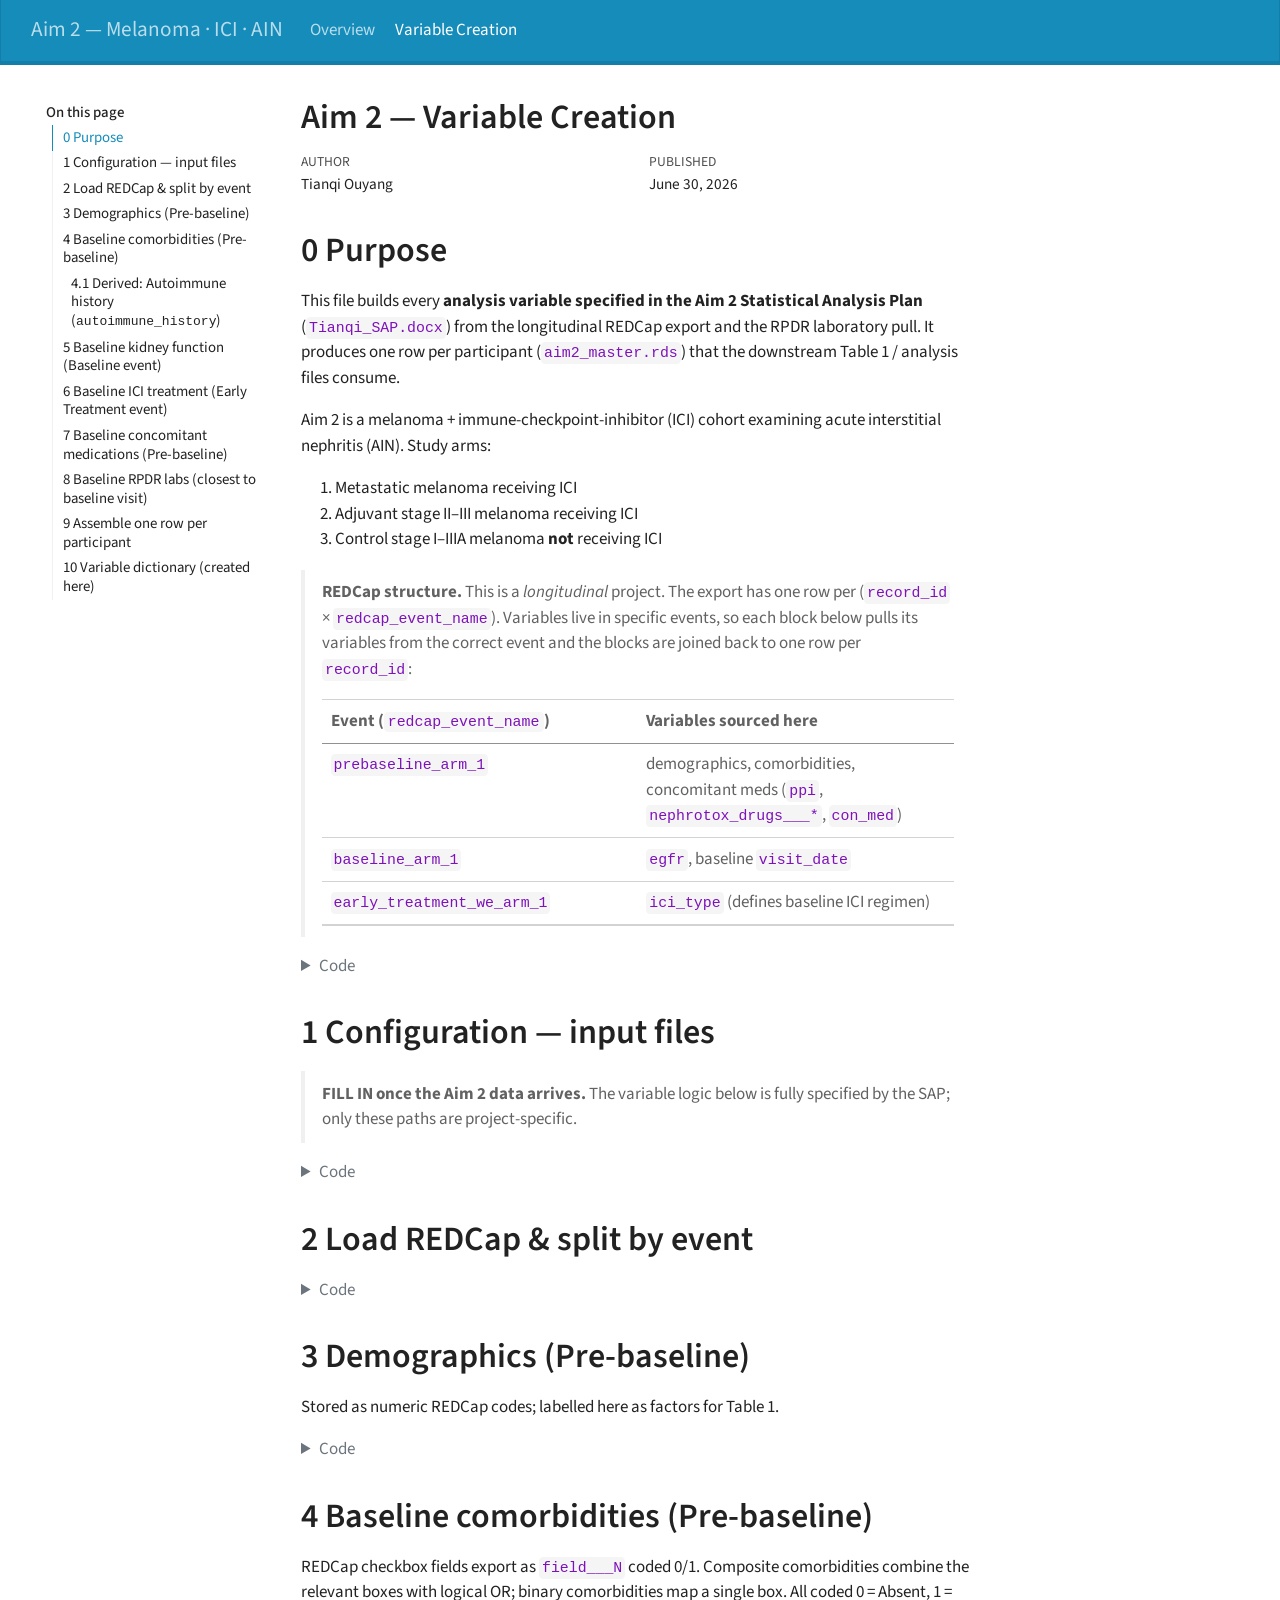
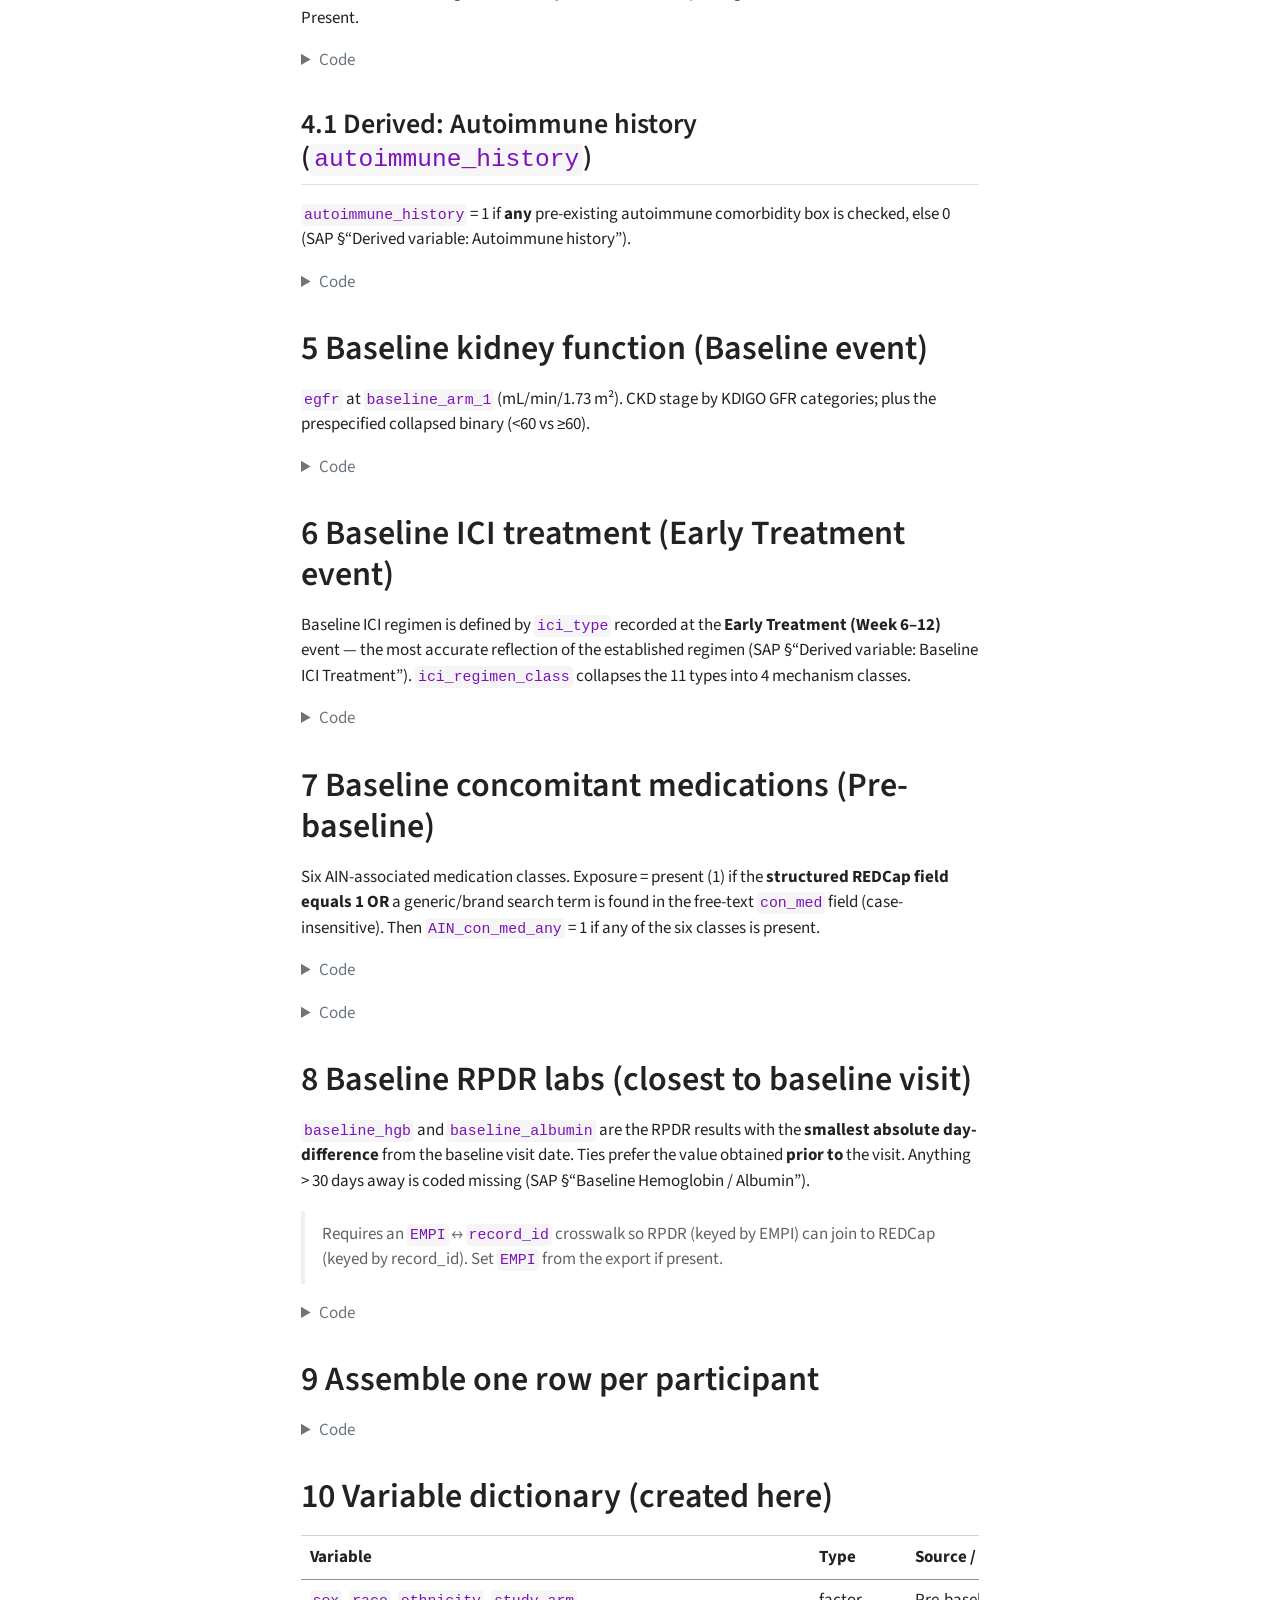
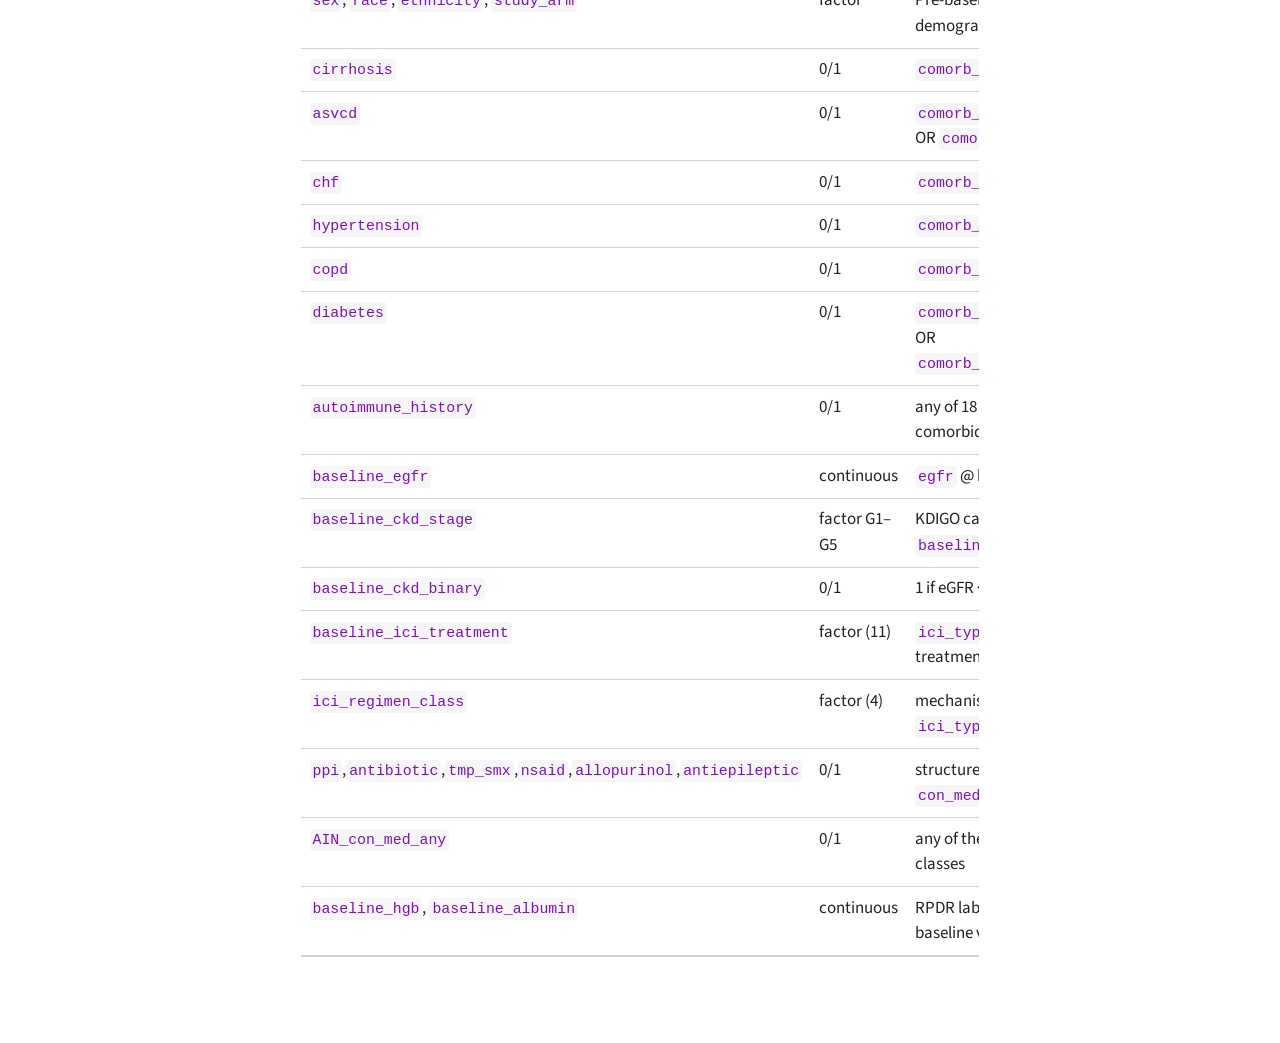
==== commit 18526e67: "Move TOC to left + scroll long content to fix overlap Place the table of contents in a left sidebar " ====
--- a/docs/qmd/aim2_variables.html
+++ b/docs/qmd/aim2_variables.html
@@ -79,7 +79,7 @@
 <link href="../site_libs/quarto-html/quarto-syntax-highlighting-b6a8276bf55561bdbc268162d41bd1f7.css" rel="stylesheet" id="quarto-text-highlighting-styles">
 <script src="../site_libs/bootstrap/bootstrap.min.js"></script>
 <link href="../site_libs/bootstrap/bootstrap-icons.css" rel="stylesheet">
-<link href="../site_libs/bootstrap/bootstrap-57cb14b6d31887c86603edb388f6c431.min.css" rel="stylesheet" append-hash="true" id="quarto-bootstrap" data-mode="light">
+<link href="../site_libs/bootstrap/bootstrap-c584f506c1f99d3ebe29e5ddf2d8bdb0.min.css" rel="stylesheet" append-hash="true" id="quarto-bootstrap" data-mode="light">
 <script id="quarto-search-options" type="application/json">{
   "location": "navbar",
   "copy-button": false,
@@ -111,7 +111,7 @@
 
 </head>
 
-<body class="nav-fixed quarto-light">
+<body class="floating nav-fixed quarto-light">
 
 <div id="quarto-search-results"></div>
   <header id="quarto-header" class="headroom fixed-top">
@@ -146,9 +146,8 @@
 <!-- content -->
 <div id="quarto-content" class="quarto-container page-columns page-rows-contents page-layout-article page-navbar">
 <!-- sidebar -->
-<!-- margin-sidebar -->
-    <div id="quarto-margin-sidebar" class="sidebar margin-sidebar">
-        <nav id="TOC" role="doc-toc" class="toc-active">
+  <nav id="quarto-sidebar" class="sidebar collapse collapse-horizontal quarto-sidebar-collapse-item sidebar-navigation floating overflow-auto">
+    <nav id="TOC" role="doc-toc" class="toc-active">
     <h2 id="toc-title">On this page</h2>
    
   <ul>
@@ -168,6 +167,10 @@
   <li><a href="#variable-dictionary-created-here" id="toc-variable-dictionary-created-here" class="nav-link" data-scroll-target="#variable-dictionary-created-here">10 Variable dictionary (created here)</a></li>
   </ul>
 </nav>
+</nav>
+<div id="quarto-sidebar-glass" class="quarto-sidebar-collapse-item" data-bs-toggle="collapse" data-bs-target=".quarto-sidebar-collapse-item"></div>
+<!-- margin-sidebar -->
+    <div id="quarto-margin-sidebar" class="sidebar margin-sidebar zindex-bottom">
     </div>
 <!-- main -->
 <main class="content" id="quarto-document-content">
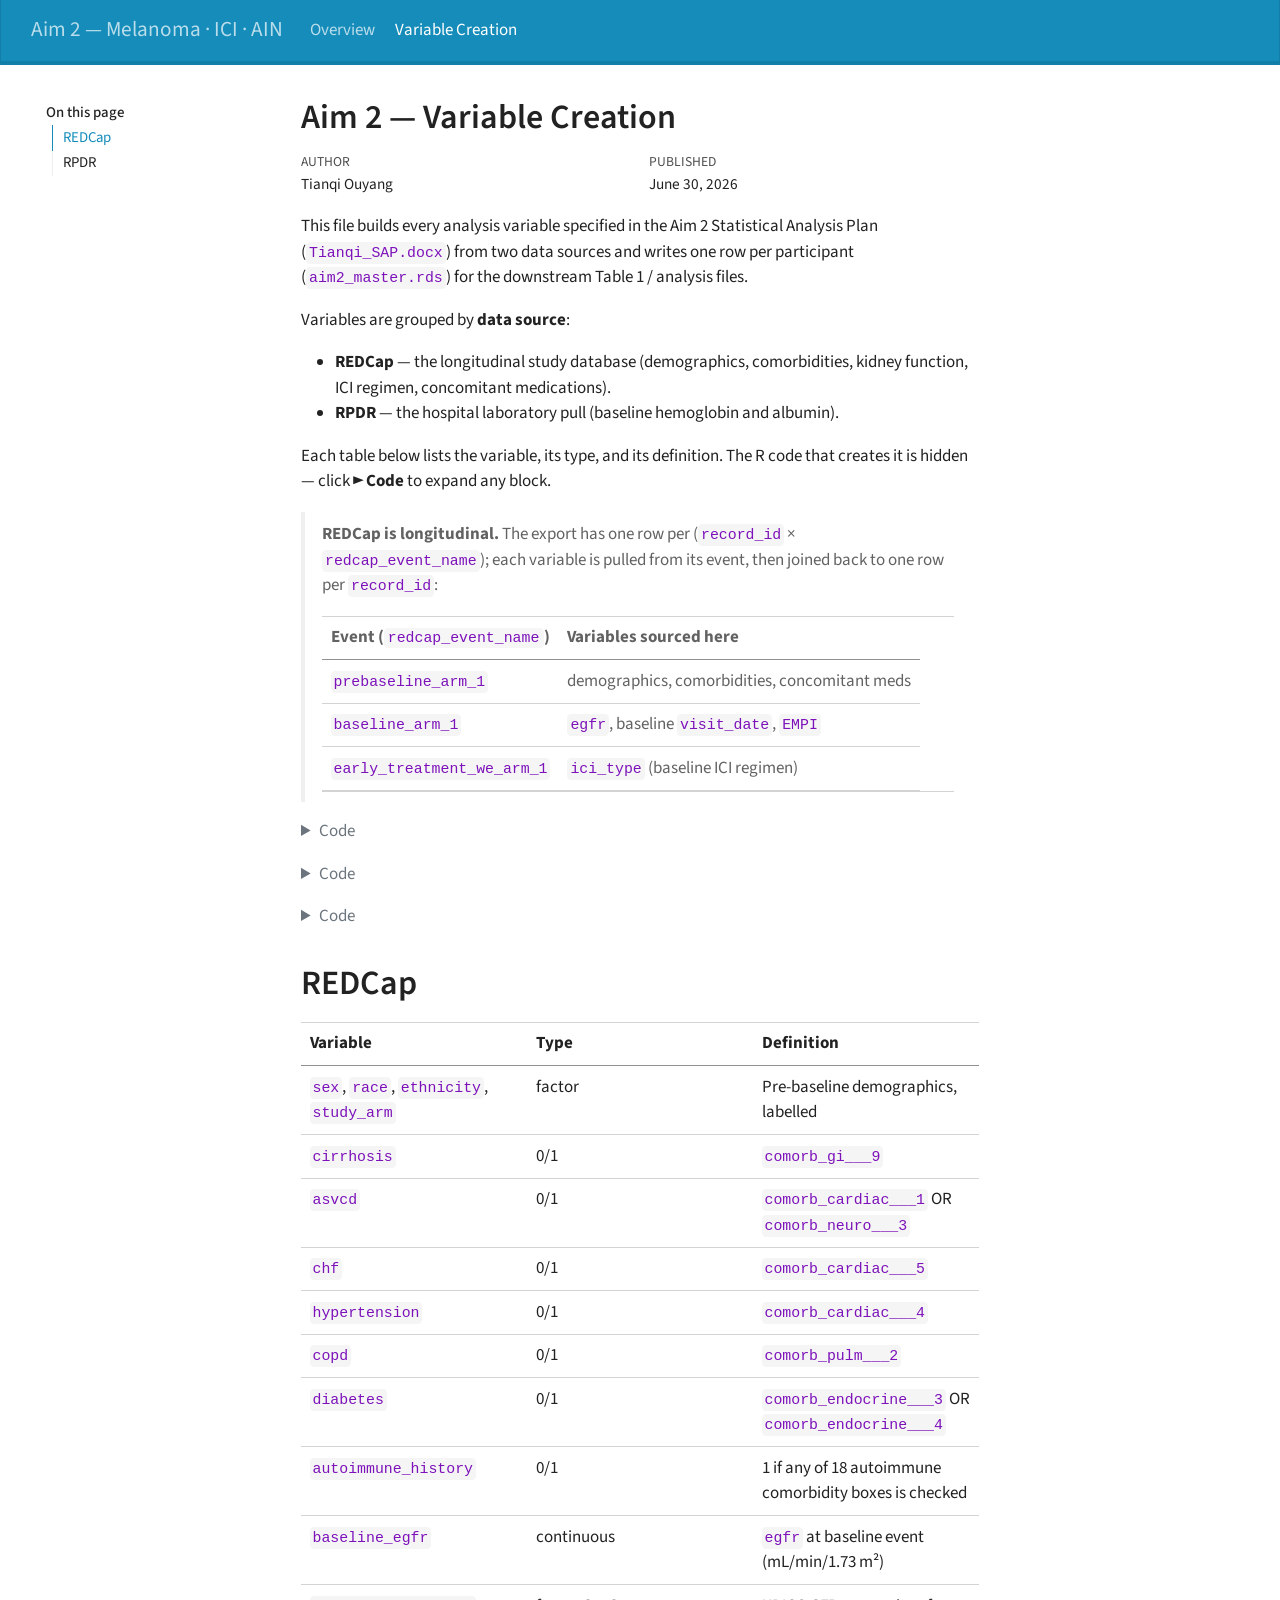
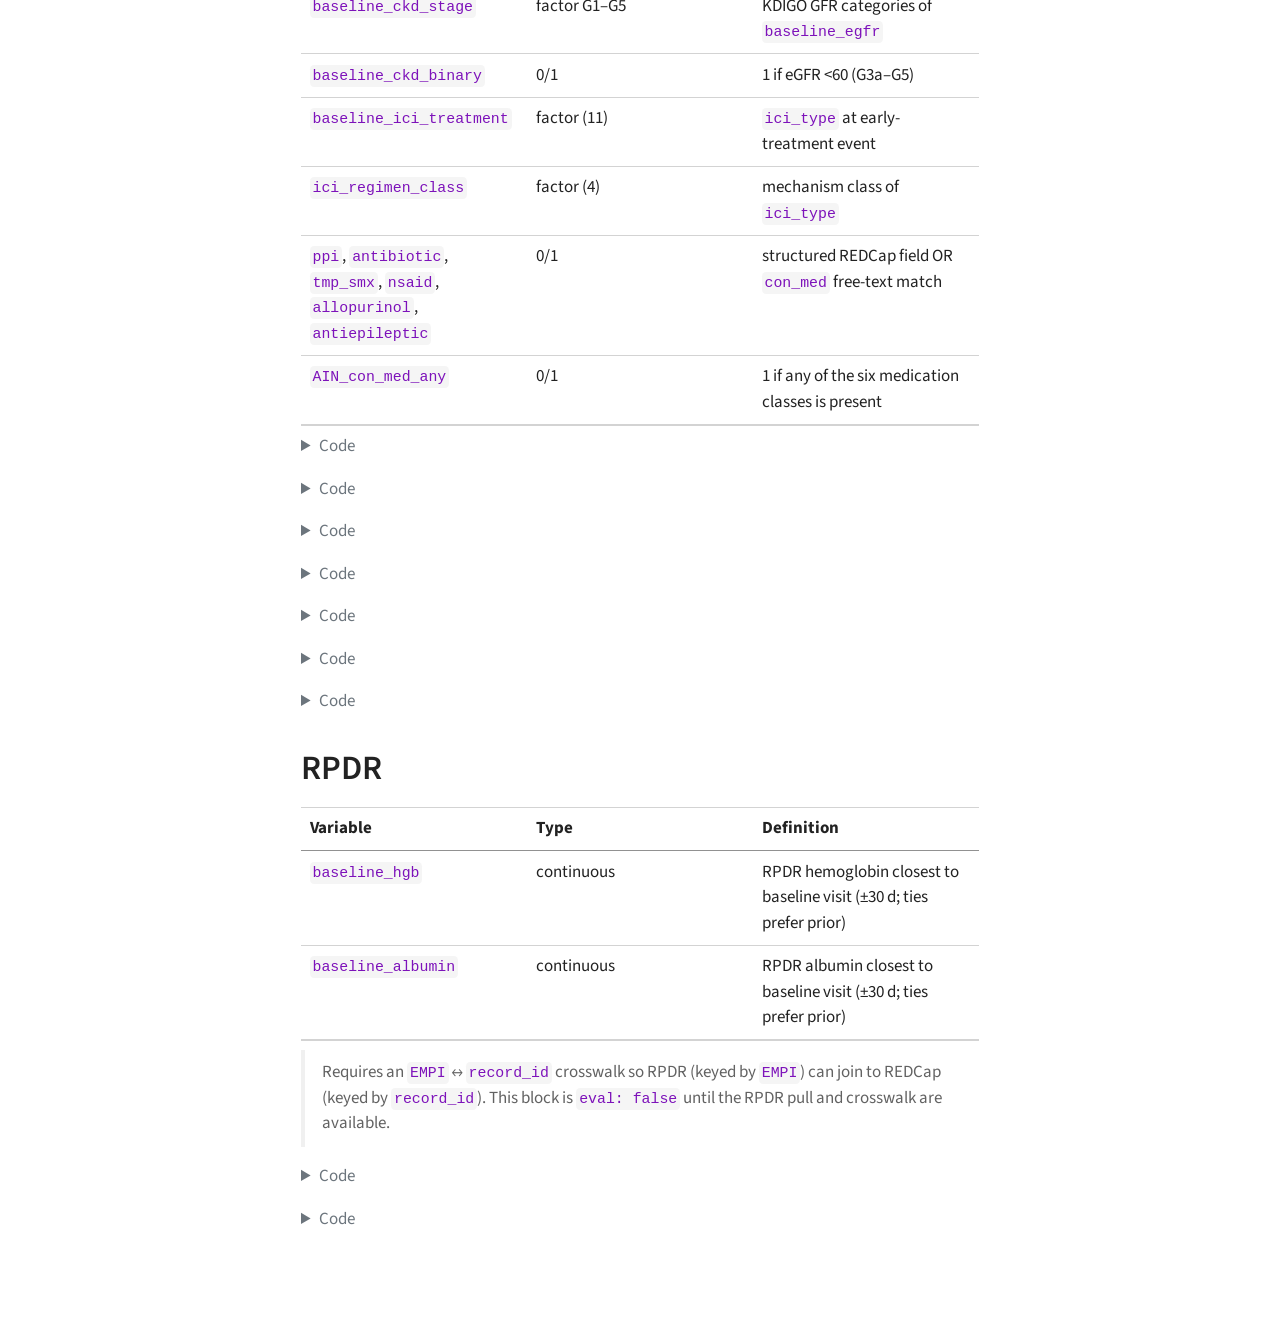
==== commit 57581f6d: "Restructure variable page into two source tables (REDCap, RPDR) Collapse the ~11 numbered sections i" ====
--- a/docs/qmd/aim2_variables.html
+++ b/docs/qmd/aim2_variables.html
@@ -151,20 +151,8 @@
     <h2 id="toc-title">On this page</h2>
    
   <ul>
-  <li><a href="#purpose" id="toc-purpose" class="nav-link active" data-scroll-target="#purpose">0 Purpose</a></li>
-  <li><a href="#configuration-input-files" id="toc-configuration-input-files" class="nav-link" data-scroll-target="#configuration-input-files">1 Configuration — input files</a></li>
-  <li><a href="#load-redcap-split-by-event" id="toc-load-redcap-split-by-event" class="nav-link" data-scroll-target="#load-redcap-split-by-event">2 Load REDCap &amp; split by event</a></li>
-  <li><a href="#demographics-pre-baseline" id="toc-demographics-pre-baseline" class="nav-link" data-scroll-target="#demographics-pre-baseline">3 Demographics (Pre-baseline)</a></li>
-  <li><a href="#baseline-comorbidities-pre-baseline" id="toc-baseline-comorbidities-pre-baseline" class="nav-link" data-scroll-target="#baseline-comorbidities-pre-baseline">4 Baseline comorbidities (Pre-baseline)</a>
-  <ul>
-  <li><a href="#derived-autoimmune-history-autoimmune_history" id="toc-derived-autoimmune-history-autoimmune_history" class="nav-link" data-scroll-target="#derived-autoimmune-history-autoimmune_history">4.1 Derived: Autoimmune history (<code>autoimmune_history</code>)</a></li>
-  </ul></li>
-  <li><a href="#baseline-kidney-function-baseline-event" id="toc-baseline-kidney-function-baseline-event" class="nav-link" data-scroll-target="#baseline-kidney-function-baseline-event">5 Baseline kidney function (Baseline event)</a></li>
-  <li><a href="#baseline-ici-treatment-early-treatment-event" id="toc-baseline-ici-treatment-early-treatment-event" class="nav-link" data-scroll-target="#baseline-ici-treatment-early-treatment-event">6 Baseline ICI treatment (Early Treatment event)</a></li>
-  <li><a href="#baseline-concomitant-medications-pre-baseline" id="toc-baseline-concomitant-medications-pre-baseline" class="nav-link" data-scroll-target="#baseline-concomitant-medications-pre-baseline">7 Baseline concomitant medications (Pre-baseline)</a></li>
-  <li><a href="#baseline-rpdr-labs-closest-to-baseline-visit" id="toc-baseline-rpdr-labs-closest-to-baseline-visit" class="nav-link" data-scroll-target="#baseline-rpdr-labs-closest-to-baseline-visit">8 Baseline RPDR labs (closest to baseline visit)</a></li>
-  <li><a href="#assemble-one-row-per-participant" id="toc-assemble-one-row-per-participant" class="nav-link" data-scroll-target="#assemble-one-row-per-participant">9 Assemble one row per participant</a></li>
-  <li><a href="#variable-dictionary-created-here" id="toc-variable-dictionary-created-here" class="nav-link" data-scroll-target="#variable-dictionary-created-here">10 Variable dictionary (created here)</a></li>
+  <li><a href="#redcap" id="toc-redcap" class="nav-link active" data-scroll-target="#redcap">REDCap</a></li>
+  <li><a href="#rpdr" id="toc-rpdr" class="nav-link" data-scroll-target="#rpdr">RPDR</a></li>
   </ul>
 </nav>
 </nav>
@@ -206,22 +194,16 @@
 </header>
 
 
-<section id="purpose" class="level1">
-<h1>0 Purpose</h1>
-<p>This file builds every <strong>analysis variable specified in the Aim 2 Statistical Analysis Plan</strong> (<code>Tianqi_SAP.docx</code>) from the longitudinal REDCap export and the RPDR laboratory pull. It produces one row per participant (<code>aim2_master.rds</code>) that the downstream Table 1 / analysis files consume.</p>
-<p>Aim 2 is a melanoma + immune-checkpoint-inhibitor (ICI) cohort examining acute interstitial nephritis (AIN). Study arms:</p>
-<ol type="1">
-<li>Metastatic melanoma receiving ICI</li>
-<li>Adjuvant stage II–III melanoma receiving ICI</li>
-<li>Control stage I–IIIA melanoma <strong>not</strong> receiving ICI</li>
-</ol>
+<p>This file builds every analysis variable specified in the Aim 2 Statistical Analysis Plan (<code>Tianqi_SAP.docx</code>) from two data sources and writes one row per participant (<code>aim2_master.rds</code>) for the downstream Table 1 / analysis files.</p>
+<p>Variables are grouped by <strong>data source</strong>:</p>
+<ul>
+<li><strong>REDCap</strong> — the longitudinal study database (demographics, comorbidities, kidney function, ICI regimen, concomitant medications).</li>
+<li><strong>RPDR</strong> — the hospital laboratory pull (baseline hemoglobin and albumin).</li>
+</ul>
+<p>Each table below lists the variable, its type, and its definition. The R code that creates it is hidden — click <strong>► Code</strong> to expand any block.</p>
 <blockquote class="blockquote">
-<p><strong>REDCap structure.</strong> This is a <em>longitudinal</em> project. The export has one row per (<code>record_id</code> × <code>redcap_event_name</code>). Variables live in specific events, so each block below pulls its variables from the correct event and the blocks are joined back to one row per <code>record_id</code>:</p>
+<p><strong>REDCap is longitudinal.</strong> The export has one row per (<code>record_id</code> × <code>redcap_event_name</code>); each variable is pulled from its event, then joined back to one row per <code>record_id</code>:</p>
 <table class="caption-top table">
-<colgroup>
-<col style="width: 50%">
-<col style="width: 50%">
-</colgroup>
 <thead>
 <tr class="header">
 <th>Event (<code>redcap_event_name</code>)</th>
@@ -231,15 +213,15 @@
 <tbody>
 <tr class="odd">
 <td><code>prebaseline_arm_1</code></td>
-<td>demographics, comorbidities, concomitant meds (<code>ppi</code>, <code>nephrotox_drugs___*</code>, <code>con_med</code>)</td>
+<td>demographics, comorbidities, concomitant meds</td>
 </tr>
 <tr class="even">
 <td><code>baseline_arm_1</code></td>
-<td><code>egfr</code>, baseline <code>visit_date</code></td>
+<td><code>egfr</code>, baseline <code>visit_date</code>, <code>EMPI</code></td>
 </tr>
 <tr class="odd">
 <td><code>early_treatment_we_arm_1</code></td>
-<td><code>ici_type</code> (defines baseline ICI regimen)</td>
+<td><code>ici_type</code> (baseline ICI regimen)</td>
 </tr>
 </tbody>
 </table>
@@ -252,199 +234,258 @@
 <span id="cb1-3"><a href="#cb1-3" aria-hidden="true" tabindex="-1"></a><span class="fu">library</span>(lubridate)</span></code></pre></div><button title="Copy to Clipboard" class="code-copy-button"><i class="bi"></i></button></div>
 </details>
 </div>
-</section>
-<section id="configuration-input-files" class="level1">
-<h1>1 Configuration — input files</h1>
-<blockquote class="blockquote">
-<p><strong>FILL IN once the Aim 2 data arrives.</strong> The variable logic below is fully specified by the SAP; only these paths are project-specific.</p>
-</blockquote>
-<div class="cell">
-<details class="code-fold">
-<summary>Code</summary>
-<div class="code-copy-outer-scaffold"><div class="sourceCode cell-code" id="cb2"><pre class="sourceCode r code-with-copy"><code class="sourceCode r"><span id="cb2-1"><a href="#cb2-1" aria-hidden="true" tabindex="-1"></a><span class="co"># Longitudinal REDCap export for the melanoma/ICI/AIN project</span></span>
-<span id="cb2-2"><a href="#cb2-2" aria-hidden="true" tabindex="-1"></a>redcap_path <span class="ot">&lt;-</span> <span class="st">"Data/AIM2_REDCAP_DATA.csv"</span>          <span class="co"># &lt;-- set me</span></span>
-<span id="cb2-3"><a href="#cb2-3" aria-hidden="true" tabindex="-1"></a></span>
-<span id="cb2-4"><a href="#cb2-4" aria-hidden="true" tabindex="-1"></a><span class="co"># RPDR laboratory pull (pipe-delimited .txt), keyed by EMPI.</span></span>
-<span id="cb2-5"><a href="#cb2-5" aria-hidden="true" tabindex="-1"></a><span class="co"># Needed only for baseline_hgb / baseline_albumin (closest lab to baseline visit).</span></span>
-<span id="cb2-6"><a href="#cb2-6" aria-hidden="true" tabindex="-1"></a>rpdr_lab_path <span class="ot">&lt;-</span> <span class="st">"Data/AIM2_RPDR_Lab.txt"</span>           <span class="co"># &lt;-- set me</span></span>
-<span id="cb2-7"><a href="#cb2-7" aria-hidden="true" tabindex="-1"></a></span>
-<span id="cb2-8"><a href="#cb2-8" aria-hidden="true" tabindex="-1"></a><span class="co"># RPDR Group_Id labels for the two labs we need from RPDR</span></span>
-<span id="cb2-9"><a href="#cb2-9" aria-hidden="true" tabindex="-1"></a>HGB_GROUP <span class="ot">&lt;-</span> <span class="st">"HGB"</span>   <span class="co"># hemoglobin Group_Id in the RPDR pull</span></span>
-<span id="cb2-10"><a href="#cb2-10" aria-hidden="true" tabindex="-1"></a>ALB_GROUP <span class="ot">&lt;-</span> <span class="st">"ALB"</span>   <span class="co"># albumin   Group_Id in the RPDR pull</span></span></code></pre></div><button title="Copy to Clipboard" class="code-copy-button"><i class="bi"></i></button></div>
-</details>
-</div>
-</section>
-<section id="load-redcap-split-by-event" class="level1">
-<h1>2 Load REDCap &amp; split by event</h1>
+<div class="cell">
+<details class="code-fold">
+<summary>Code</summary>
+<div class="code-copy-outer-scaffold"><div class="sourceCode cell-code" id="cb2"><pre class="sourceCode r code-with-copy"><code class="sourceCode r"><span id="cb2-1"><a href="#cb2-1" aria-hidden="true" tabindex="-1"></a><span class="co"># --- FILL IN once the Aim 2 data arrives (logic below is fully SAP-specified) ---</span></span>
+<span id="cb2-2"><a href="#cb2-2" aria-hidden="true" tabindex="-1"></a>redcap_path   <span class="ot">&lt;-</span> <span class="st">"Data/AIM2_REDCAP_DATA.csv"</span>   <span class="co"># longitudinal REDCap export</span></span>
+<span id="cb2-3"><a href="#cb2-3" aria-hidden="true" tabindex="-1"></a>rpdr_lab_path <span class="ot">&lt;-</span> <span class="st">"Data/AIM2_RPDR_Lab.txt"</span>       <span class="co"># RPDR lab pull (pipe-delimited), keyed by EMPI</span></span>
+<span id="cb2-4"><a href="#cb2-4" aria-hidden="true" tabindex="-1"></a>HGB_GROUP     <span class="ot">&lt;-</span> <span class="st">"HGB"</span>   <span class="co"># hemoglobin Group_Id in the RPDR pull</span></span>
+<span id="cb2-5"><a href="#cb2-5" aria-hidden="true" tabindex="-1"></a>ALB_GROUP     <span class="ot">&lt;-</span> <span class="st">"ALB"</span>   <span class="co"># albumin   Group_Id in the RPDR pull</span></span></code></pre></div><button title="Copy to Clipboard" class="code-copy-button"><i class="bi"></i></button></div>
+</details>
+</div>
 <div class="cell">
 <details class="code-fold">
 <summary>Code</summary>
 <div class="code-copy-outer-scaffold"><div class="sourceCode cell-code" id="cb3"><pre class="sourceCode r code-with-copy"><code class="sourceCode r"><span id="cb3-1"><a href="#cb3-1" aria-hidden="true" tabindex="-1"></a>raw <span class="ot">&lt;-</span> <span class="fu">read_csv</span>(redcap_path, <span class="at">show_col_types =</span> <span class="cn">FALSE</span>)</span>
-<span id="cb3-2"><a href="#cb3-2" aria-hidden="true" tabindex="-1"></a></span>
-<span id="cb3-3"><a href="#cb3-3" aria-hidden="true" tabindex="-1"></a><span class="co"># Defensive: REDCap exports the event column as redcap_event_name.</span></span>
-<span id="cb3-4"><a href="#cb3-4" aria-hidden="true" tabindex="-1"></a><span class="fu">stopifnot</span>(<span class="st">"redcap_event_name"</span> <span class="sc">%in%</span> <span class="fu">names</span>(raw))</span>
-<span id="cb3-5"><a href="#cb3-5" aria-hidden="true" tabindex="-1"></a></span>
-<span id="cb3-6"><a href="#cb3-6" aria-hidden="true" tabindex="-1"></a>prebaseline <span class="ot">&lt;-</span> raw <span class="sc">%&gt;%</span> <span class="fu">filter</span>(redcap_event_name <span class="sc">==</span> <span class="st">"prebaseline_arm_1"</span>)</span>
-<span id="cb3-7"><a href="#cb3-7" aria-hidden="true" tabindex="-1"></a>baseline    <span class="ot">&lt;-</span> raw <span class="sc">%&gt;%</span> <span class="fu">filter</span>(redcap_event_name <span class="sc">==</span> <span class="st">"baseline_arm_1"</span>)</span>
-<span id="cb3-8"><a href="#cb3-8" aria-hidden="true" tabindex="-1"></a>early_tx    <span class="ot">&lt;-</span> raw <span class="sc">%&gt;%</span> <span class="fu">filter</span>(redcap_event_name <span class="sc">==</span> <span class="st">"early_treatment_we_arm_1"</span>)</span></code></pre></div><button title="Copy to Clipboard" class="code-copy-button"><i class="bi"></i></button></div>
-</details>
-</div>
-</section>
-<section id="demographics-pre-baseline" class="level1">
-<h1>3 Demographics (Pre-baseline)</h1>
-<p>Stored as numeric REDCap codes; labelled here as factors for Table 1.</p>
-<div class="cell">
-<details class="code-fold">
-<summary>Code</summary>
-<div class="code-copy-outer-scaffold"><div class="sourceCode cell-code" id="cb4"><pre class="sourceCode r code-with-copy"><code class="sourceCode r"><span id="cb4-1"><a href="#cb4-1" aria-hidden="true" tabindex="-1"></a>demographics <span class="ot">&lt;-</span> prebaseline <span class="sc">%&gt;%</span></span>
-<span id="cb4-2"><a href="#cb4-2" aria-hidden="true" tabindex="-1"></a>  <span class="fu">transmute</span>(</span>
-<span id="cb4-3"><a href="#cb4-3" aria-hidden="true" tabindex="-1"></a>    record_id,</span>
-<span id="cb4-4"><a href="#cb4-4" aria-hidden="true" tabindex="-1"></a>    <span class="at">sex =</span> <span class="fu">factor</span>(sex, <span class="at">levels =</span> <span class="fu">c</span>(<span class="dv">1</span>, <span class="dv">2</span>, <span class="dv">3</span>),</span>
-<span id="cb4-5"><a href="#cb4-5" aria-hidden="true" tabindex="-1"></a>                 <span class="at">labels =</span> <span class="fu">c</span>(<span class="st">"Male"</span>, <span class="st">"Female"</span>, <span class="st">"Other"</span>)),</span>
-<span id="cb4-6"><a href="#cb4-6" aria-hidden="true" tabindex="-1"></a>    <span class="at">race =</span> <span class="fu">factor</span>(race, <span class="at">levels =</span> <span class="fu">c</span>(<span class="dv">1</span>, <span class="dv">2</span>, <span class="dv">3</span>, <span class="dv">4</span>),</span>
-<span id="cb4-7"><a href="#cb4-7" aria-hidden="true" tabindex="-1"></a>                  <span class="at">labels =</span> <span class="fu">c</span>(<span class="st">"White"</span>, <span class="st">"Black"</span>, <span class="st">"Asian"</span>, <span class="st">"Other"</span>)),</span>
-<span id="cb4-8"><a href="#cb4-8" aria-hidden="true" tabindex="-1"></a>    <span class="at">ethnicity =</span> <span class="fu">factor</span>(ethnicity, <span class="at">levels =</span> <span class="fu">c</span>(<span class="dv">1</span>, <span class="dv">2</span>),</span>
-<span id="cb4-9"><a href="#cb4-9" aria-hidden="true" tabindex="-1"></a>                       <span class="at">labels =</span> <span class="fu">c</span>(<span class="st">"Hispanic"</span>, <span class="st">"Non-Hispanic"</span>)),</span>
-<span id="cb4-10"><a href="#cb4-10" aria-hidden="true" tabindex="-1"></a>    <span class="at">study_arm =</span> <span class="fu">factor</span>(</span>
-<span id="cb4-11"><a href="#cb4-11" aria-hidden="true" tabindex="-1"></a>      study_arm, <span class="at">levels =</span> <span class="fu">c</span>(<span class="dv">1</span>, <span class="dv">2</span>, <span class="dv">3</span>),</span>
-<span id="cb4-12"><a href="#cb4-12" aria-hidden="true" tabindex="-1"></a>      <span class="at">labels =</span> <span class="fu">c</span>(<span class="st">"Metastatic melanoma + ICI"</span>,</span>
-<span id="cb4-13"><a href="#cb4-13" aria-hidden="true" tabindex="-1"></a>                 <span class="st">"Adjuvant stage II–III melanoma + ICI"</span>,</span>
-<span id="cb4-14"><a href="#cb4-14" aria-hidden="true" tabindex="-1"></a>                 <span class="st">"Control stage I–IIIA melanoma, no ICI"</span>))</span>
-<span id="cb4-15"><a href="#cb4-15" aria-hidden="true" tabindex="-1"></a>  )</span></code></pre></div><button title="Copy to Clipboard" class="code-copy-button"><i class="bi"></i></button></div>
-</details>
-</div>
-</section>
-<section id="baseline-comorbidities-pre-baseline" class="level1">
-<h1>4 Baseline comorbidities (Pre-baseline)</h1>
-<p>REDCap checkbox fields export as <code>field___N</code> coded 0/1. Composite comorbidities combine the relevant boxes with logical OR; binary comorbidities map a single box. All coded 0 = Absent, 1 = Present.</p>
-<div class="cell">
-<details class="code-fold">
-<summary>Code</summary>
-<div class="code-copy-outer-scaffold"><div class="sourceCode cell-code" id="cb5"><pre class="sourceCode r code-with-copy"><code class="sourceCode r"><span id="cb5-1"><a href="#cb5-1" aria-hidden="true" tabindex="-1"></a><span class="co"># Helper: OR across one or more 0/1 checkbox columns → 0/1 (NA treated as 0)</span></span>
-<span id="cb5-2"><a href="#cb5-2" aria-hidden="true" tabindex="-1"></a>any_box <span class="ot">&lt;-</span> <span class="cf">function</span>(df, cols) {</span>
-<span id="cb5-3"><a href="#cb5-3" aria-hidden="true" tabindex="-1"></a>  <span class="fu">as.integer</span>(<span class="fu">rowSums</span>(<span class="fu">across</span>(<span class="fu">all_of</span>(cols), <span class="sc">~</span> <span class="fu">replace_na</span>(.x <span class="sc">==</span> <span class="dv">1</span>, <span class="cn">FALSE</span>))) <span class="sc">&gt;</span> <span class="dv">0</span>)</span>
-<span id="cb5-4"><a href="#cb5-4" aria-hidden="true" tabindex="-1"></a>}</span>
-<span id="cb5-5"><a href="#cb5-5" aria-hidden="true" tabindex="-1"></a></span>
-<span id="cb5-6"><a href="#cb5-6" aria-hidden="true" tabindex="-1"></a>comorbidities <span class="ot">&lt;-</span> prebaseline <span class="sc">%&gt;%</span></span>
-<span id="cb5-7"><a href="#cb5-7" aria-hidden="true" tabindex="-1"></a>  <span class="fu">transmute</span>(</span>
-<span id="cb5-8"><a href="#cb5-8" aria-hidden="true" tabindex="-1"></a>    record_id,</span>
-<span id="cb5-9"><a href="#cb5-9" aria-hidden="true" tabindex="-1"></a>    <span class="at">cirrhosis    =</span> <span class="fu">any_box</span>(prebaseline, <span class="st">"comorb_gi___9"</span>),</span>
-<span id="cb5-10"><a href="#cb5-10" aria-hidden="true" tabindex="-1"></a>    <span class="at">asvcd        =</span> <span class="fu">any_box</span>(prebaseline, <span class="fu">c</span>(<span class="st">"comorb_cardiac___1"</span>, <span class="st">"comorb_neuro___3"</span>)),</span>
-<span id="cb5-11"><a href="#cb5-11" aria-hidden="true" tabindex="-1"></a>    <span class="at">chf          =</span> <span class="fu">any_box</span>(prebaseline, <span class="st">"comorb_cardiac___5"</span>),</span>
-<span id="cb5-12"><a href="#cb5-12" aria-hidden="true" tabindex="-1"></a>    <span class="at">hypertension =</span> <span class="fu">any_box</span>(prebaseline, <span class="st">"comorb_cardiac___4"</span>),</span>
-<span id="cb5-13"><a href="#cb5-13" aria-hidden="true" tabindex="-1"></a>    <span class="at">copd         =</span> <span class="fu">any_box</span>(prebaseline, <span class="st">"comorb_pulm___2"</span>),</span>
-<span id="cb5-14"><a href="#cb5-14" aria-hidden="true" tabindex="-1"></a>    <span class="at">diabetes     =</span> <span class="fu">any_box</span>(prebaseline, <span class="fu">c</span>(<span class="st">"comorb_endocrine___3"</span>, <span class="st">"comorb_endocrine___4"</span>))</span>
-<span id="cb5-15"><a href="#cb5-15" aria-hidden="true" tabindex="-1"></a>  )</span></code></pre></div><button title="Copy to Clipboard" class="code-copy-button"><i class="bi"></i></button></div>
-</details>
-</div>
-<section id="derived-autoimmune-history-autoimmune_history" class="level2">
-<h2 class="anchored" data-anchor-id="derived-autoimmune-history-autoimmune_history">4.1 Derived: Autoimmune history (<code>autoimmune_history</code>)</h2>
-<p><code>autoimmune_history</code> = 1 if <strong>any</strong> pre-existing autoimmune comorbidity box is checked, else 0 (SAP §“Derived variable: Autoimmune history”).</p>
-<div class="cell">
-<details class="code-fold">
-<summary>Code</summary>
-<div class="code-copy-outer-scaffold"><div class="sourceCode cell-code" id="cb6"><pre class="sourceCode r code-with-copy"><code class="sourceCode r"><span id="cb6-1"><a href="#cb6-1" aria-hidden="true" tabindex="-1"></a>autoimmune_boxes <span class="ot">&lt;-</span> <span class="fu">c</span>(</span>
-<span id="cb6-2"><a href="#cb6-2" aria-hidden="true" tabindex="-1"></a>  <span class="st">"comorb_rheum___1"</span>, <span class="st">"comorb_rheum___3"</span>,</span>
-<span id="cb6-3"><a href="#cb6-3" aria-hidden="true" tabindex="-1"></a>  <span class="st">"comorb_pulm___3"</span>,</span>
-<span id="cb6-4"><a href="#cb6-4" aria-hidden="true" tabindex="-1"></a>  <span class="st">"comorb_cardiac___6"</span>,</span>
-<span id="cb6-5"><a href="#cb6-5" aria-hidden="true" tabindex="-1"></a>  <span class="st">"comorb_gi___1"</span>, <span class="st">"comorb_gi___3"</span>, <span class="st">"comorb_gi___4"</span>, <span class="st">"comorb_gi___5"</span>, <span class="st">"comorb_gi___8"</span>,</span>
-<span id="cb6-6"><a href="#cb6-6" aria-hidden="true" tabindex="-1"></a>  <span class="st">"comorb_derm___1"</span>, <span class="st">"comorb_derm___2"</span>, <span class="st">"comorb_derm___3"</span>, <span class="st">"comorb_derm___4"</span>,</span>
-<span id="cb6-7"><a href="#cb6-7" aria-hidden="true" tabindex="-1"></a>  <span class="st">"comorb_neuro___1"</span>, <span class="st">"comorb_neuro___2"</span>,</span>
-<span id="cb6-8"><a href="#cb6-8" aria-hidden="true" tabindex="-1"></a>  <span class="st">"comorb_endocrine___2"</span>, <span class="st">"comorb_endocrine___3"</span>,</span>
-<span id="cb6-9"><a href="#cb6-9" aria-hidden="true" tabindex="-1"></a>  <span class="st">"comorb_heme___1"</span></span>
-<span id="cb6-10"><a href="#cb6-10" aria-hidden="true" tabindex="-1"></a>)</span>
-<span id="cb6-11"><a href="#cb6-11" aria-hidden="true" tabindex="-1"></a></span>
-<span id="cb6-12"><a href="#cb6-12" aria-hidden="true" tabindex="-1"></a>autoimmune <span class="ot">&lt;-</span> prebaseline <span class="sc">%&gt;%</span></span>
-<span id="cb6-13"><a href="#cb6-13" aria-hidden="true" tabindex="-1"></a>  <span class="fu">transmute</span>(record_id,</span>
-<span id="cb6-14"><a href="#cb6-14" aria-hidden="true" tabindex="-1"></a>            <span class="at">autoimmune_history =</span> <span class="fu">any_box</span>(prebaseline, autoimmune_boxes))</span></code></pre></div><button title="Copy to Clipboard" class="code-copy-button"><i class="bi"></i></button></div>
-</details>
-</div>
-</section>
-</section>
-<section id="baseline-kidney-function-baseline-event" class="level1">
-<h1>5 Baseline kidney function (Baseline event)</h1>
-<p><code>egfr</code> at <code>baseline_arm_1</code> (mL/min/1.73 m²). CKD stage by KDIGO GFR categories; plus the prespecified collapsed binary (&lt;60 vs ≥60).</p>
-<div class="cell">
-<details class="code-fold">
-<summary>Code</summary>
-<div class="code-copy-outer-scaffold"><div class="sourceCode cell-code" id="cb7"><pre class="sourceCode r code-with-copy"><code class="sourceCode r"><span id="cb7-1"><a href="#cb7-1" aria-hidden="true" tabindex="-1"></a>kidney <span class="ot">&lt;-</span> baseline <span class="sc">%&gt;%</span></span>
-<span id="cb7-2"><a href="#cb7-2" aria-hidden="true" tabindex="-1"></a>  <span class="fu">transmute</span>(</span>
-<span id="cb7-3"><a href="#cb7-3" aria-hidden="true" tabindex="-1"></a>    record_id,</span>
-<span id="cb7-4"><a href="#cb7-4" aria-hidden="true" tabindex="-1"></a>    <span class="at">baseline_egfr =</span> <span class="fu">as.numeric</span>(egfr),</span>
-<span id="cb7-5"><a href="#cb7-5" aria-hidden="true" tabindex="-1"></a>    <span class="at">baseline_ckd_stage =</span> <span class="fu">cut</span>(</span>
-<span id="cb7-6"><a href="#cb7-6" aria-hidden="true" tabindex="-1"></a>      baseline_egfr,</span>
-<span id="cb7-7"><a href="#cb7-7" aria-hidden="true" tabindex="-1"></a>      <span class="at">breaks =</span> <span class="fu">c</span>(<span class="sc">-</span><span class="cn">Inf</span>, <span class="dv">15</span>, <span class="dv">30</span>, <span class="dv">45</span>, <span class="dv">60</span>, <span class="dv">90</span>, <span class="cn">Inf</span>),</span>
-<span id="cb7-8"><a href="#cb7-8" aria-hidden="true" tabindex="-1"></a>      <span class="at">labels =</span> <span class="fu">c</span>(<span class="st">"G5"</span>, <span class="st">"G4"</span>, <span class="st">"G3b"</span>, <span class="st">"G3a"</span>, <span class="st">"G2"</span>, <span class="st">"G1"</span>),</span>
-<span id="cb7-9"><a href="#cb7-9" aria-hidden="true" tabindex="-1"></a>      <span class="at">right  =</span> <span class="cn">FALSE</span>),                              <span class="co"># [lower, upper)</span></span>
-<span id="cb7-10"><a href="#cb7-10" aria-hidden="true" tabindex="-1"></a>    <span class="co"># KDIGO boundaries are inclusive at the top of each band (e.g. G2 = 60–89,</span></span>
-<span id="cb7-11"><a href="#cb7-11" aria-hidden="true" tabindex="-1"></a>    <span class="co"># G1 ≥90). right = FALSE with these breaks reproduces that exactly:</span></span>
-<span id="cb7-12"><a href="#cb7-12" aria-hidden="true" tabindex="-1"></a>    <span class="co">#   &lt;15 G5 · 15–29 G4 · 30–44 G3b · 45–59 G3a · 60–89 G2 · ≥90 G1</span></span>
-<span id="cb7-13"><a href="#cb7-13" aria-hidden="true" tabindex="-1"></a>    <span class="at">baseline_ckd_binary =</span> <span class="fu">if_else</span>(baseline_egfr <span class="sc">&lt;</span> <span class="dv">60</span>, <span class="dv">1</span>L, <span class="dv">0</span>L)  <span class="co"># 1 = G3a–G5</span></span>
-<span id="cb7-14"><a href="#cb7-14" aria-hidden="true" tabindex="-1"></a>  ) <span class="sc">%&gt;%</span></span>
-<span id="cb7-15"><a href="#cb7-15" aria-hidden="true" tabindex="-1"></a>  <span class="fu">mutate</span>(<span class="at">baseline_ckd_stage =</span> <span class="fu">factor</span>(</span>
-<span id="cb7-16"><a href="#cb7-16" aria-hidden="true" tabindex="-1"></a>    baseline_ckd_stage, <span class="at">levels =</span> <span class="fu">c</span>(<span class="st">"G1"</span>, <span class="st">"G2"</span>, <span class="st">"G3a"</span>, <span class="st">"G3b"</span>, <span class="st">"G4"</span>, <span class="st">"G5"</span>)))</span></code></pre></div><button title="Copy to Clipboard" class="code-copy-button"><i class="bi"></i></button></div>
-</details>
-</div>
-</section>
-<section id="baseline-ici-treatment-early-treatment-event" class="level1">
-<h1>6 Baseline ICI treatment (Early Treatment event)</h1>
-<p>Baseline ICI regimen is defined by <code>ici_type</code> recorded at the <strong>Early Treatment (Week 6–12)</strong> event — the most accurate reflection of the established regimen (SAP §“Derived variable: Baseline ICI Treatment”). <code>ici_regimen_class</code> collapses the 11 types into 4 mechanism classes.</p>
-<div class="cell">
-<details class="code-fold">
-<summary>Code</summary>
-<div class="code-copy-outer-scaffold"><div class="sourceCode cell-code" id="cb8"><pre class="sourceCode r code-with-copy"><code class="sourceCode r"><span id="cb8-1"><a href="#cb8-1" aria-hidden="true" tabindex="-1"></a>ici <span class="ot">&lt;-</span> early_tx <span class="sc">%&gt;%</span></span>
-<span id="cb8-2"><a href="#cb8-2" aria-hidden="true" tabindex="-1"></a>  <span class="fu">transmute</span>(</span>
-<span id="cb8-3"><a href="#cb8-3" aria-hidden="true" tabindex="-1"></a>    record_id,</span>
-<span id="cb8-4"><a href="#cb8-4" aria-hidden="true" tabindex="-1"></a>    <span class="at">baseline_ici_treatment =</span> <span class="fu">factor</span>(</span>
-<span id="cb8-5"><a href="#cb8-5" aria-hidden="true" tabindex="-1"></a>      ici_type, <span class="at">levels =</span> <span class="dv">1</span><span class="sc">:</span><span class="dv">11</span>,</span>
-<span id="cb8-6"><a href="#cb8-6" aria-hidden="true" tabindex="-1"></a>      <span class="at">labels =</span> <span class="fu">c</span>(<span class="st">"Pembrolizumab"</span>, <span class="st">"Nivolumab"</span>, <span class="st">"Ipilimumab"</span>, <span class="st">"Relatlimab"</span>,</span>
-<span id="cb8-7"><a href="#cb8-7" aria-hidden="true" tabindex="-1"></a>                 <span class="st">"Avelumab"</span>, <span class="st">"Durvalumab"</span>, <span class="st">"Atezolizumab"</span>,</span>
-<span id="cb8-8"><a href="#cb8-8" aria-hidden="true" tabindex="-1"></a>                 <span class="st">"Nivolumab/Ipilimumab"</span>, <span class="st">"Nivolumab/Relatlimab"</span>,</span>
-<span id="cb8-9"><a href="#cb8-9" aria-hidden="true" tabindex="-1"></a>                 <span class="st">"Other"</span>, <span class="st">"Not receiving ICI"</span>)),</span>
-<span id="cb8-10"><a href="#cb8-10" aria-hidden="true" tabindex="-1"></a>    <span class="at">ici_regimen_class =</span> <span class="fu">factor</span>(</span>
-<span id="cb8-11"><a href="#cb8-11" aria-hidden="true" tabindex="-1"></a>      <span class="fu">case_when</span>(</span>
-<span id="cb8-12"><a href="#cb8-12" aria-hidden="true" tabindex="-1"></a>        ici_type <span class="sc">%in%</span> <span class="fu">c</span>(<span class="dv">1</span>, <span class="dv">2</span>, <span class="dv">5</span>, <span class="dv">6</span>, <span class="dv">7</span>) <span class="sc">~</span> <span class="dv">1</span>L,   <span class="co"># PD-(L)1 monotherapy</span></span>
-<span id="cb8-13"><a href="#cb8-13" aria-hidden="true" tabindex="-1"></a>        ici_type <span class="sc">%in%</span> <span class="fu">c</span>(<span class="dv">3</span>, <span class="dv">8</span>)          <span class="sc">~</span> <span class="dv">2</span>L,   <span class="co"># CTLA-4–containing</span></span>
-<span id="cb8-14"><a href="#cb8-14" aria-hidden="true" tabindex="-1"></a>        ici_type <span class="sc">%in%</span> <span class="fu">c</span>(<span class="dv">4</span>, <span class="dv">9</span>)          <span class="sc">~</span> <span class="dv">3</span>L,   <span class="co"># LAG-3–containing</span></span>
-<span id="cb8-15"><a href="#cb8-15" aria-hidden="true" tabindex="-1"></a>        ici_type <span class="sc">%in%</span> <span class="fu">c</span>(<span class="dv">10</span>, <span class="dv">11</span>)        <span class="sc">~</span> <span class="dv">4</span>L    <span class="co"># Other / No active ICI</span></span>
-<span id="cb8-16"><a href="#cb8-16" aria-hidden="true" tabindex="-1"></a>      ),</span>
-<span id="cb8-17"><a href="#cb8-17" aria-hidden="true" tabindex="-1"></a>      <span class="at">levels =</span> <span class="dv">1</span><span class="sc">:</span><span class="dv">4</span>,</span>
-<span id="cb8-18"><a href="#cb8-18" aria-hidden="true" tabindex="-1"></a>      <span class="at">labels =</span> <span class="fu">c</span>(<span class="st">"PD-(L)1 monotherapy"</span>, <span class="st">"CTLA-4–containing"</span>,</span>
-<span id="cb8-19"><a href="#cb8-19" aria-hidden="true" tabindex="-1"></a>                 <span class="st">"LAG-3–containing"</span>, <span class="st">"Other/No active ICI"</span>))</span>
-<span id="cb8-20"><a href="#cb8-20" aria-hidden="true" tabindex="-1"></a>  )</span></code></pre></div><button title="Copy to Clipboard" class="code-copy-button"><i class="bi"></i></button></div>
-</details>
-</div>
-</section>
-<section id="baseline-concomitant-medications-pre-baseline" class="level1">
-<h1>7 Baseline concomitant medications (Pre-baseline)</h1>
-<p>Six AIN-associated medication classes. Exposure = present (1) if the <strong>structured REDCap field equals 1 OR</strong> a generic/brand search term is found in the free-text <code>con_med</code> field (case-insensitive). Then <code>AIN_con_med_any</code> = 1 if any of the six classes is present.</p>
-<div class="cell">
-<details class="code-fold">
-<summary>Code</summary>
-<div class="code-copy-outer-scaffold"><div class="sourceCode cell-code" id="cb9"><pre class="sourceCode r code-with-copy"><code class="sourceCode r"><span id="cb9-1"><a href="#cb9-1" aria-hidden="true" tabindex="-1"></a><span class="co"># Free-text search terms per class (SAP medication-class table). Each term is</span></span>
-<span id="cb9-2"><a href="#cb9-2" aria-hidden="true" tabindex="-1"></a><span class="co"># matched case-insensitively as a word-boundary regex against con_med.</span></span>
-<span id="cb9-3"><a href="#cb9-3" aria-hidden="true" tabindex="-1"></a>search_terms <span class="ot">&lt;-</span> <span class="fu">list</span>(</span>
-<span id="cb9-4"><a href="#cb9-4" aria-hidden="true" tabindex="-1"></a>  <span class="at">ppi =</span> <span class="fu">c</span>(<span class="st">"omeprazole"</span>,<span class="st">"Prilosec"</span>,<span class="st">"esomeprazole"</span>,<span class="st">"Nexium"</span>,<span class="st">"pantoprazole"</span>,<span class="st">"Protonix"</span>,</span>
-<span id="cb9-5"><a href="#cb9-5" aria-hidden="true" tabindex="-1"></a>          <span class="st">"lansoprazole"</span>,<span class="st">"Prevacid"</span>,<span class="st">"dexlansoprazole"</span>,<span class="st">"Dexilant"</span>,<span class="st">"rabeprazole"</span>,<span class="st">"Aciphex"</span>),</span>
-<span id="cb9-6"><a href="#cb9-6" aria-hidden="true" tabindex="-1"></a>  <span class="at">antibiotic =</span> <span class="fu">c</span>(<span class="st">"amoxicillin"</span>,<span class="st">"Augmentin"</span>,<span class="st">"penicillin"</span>,<span class="st">"ampicillin"</span>,<span class="st">"dicloxacillin"</span>,</span>
-<span id="cb9-7"><a href="#cb9-7" aria-hidden="true" tabindex="-1"></a>          <span class="st">"cephalexin"</span>,<span class="st">"Keflex"</span>,<span class="st">"cefazolin"</span>,<span class="st">"ceftriaxone"</span>,<span class="st">"Rocephin"</span>,<span class="st">"cefepime"</span>,</span>
-<span id="cb9-8"><a href="#cb9-8" aria-hidden="true" tabindex="-1"></a>          <span class="st">"cefpodoxime"</span>,<span class="st">"cefdinir"</span>,<span class="st">"ciprofloxacin"</span>,<span class="st">"Cipro"</span>,<span class="st">"levofloxacin"</span>,<span class="st">"Levaquin"</span>,</span>
-<span id="cb9-9"><a href="#cb9-9" aria-hidden="true" tabindex="-1"></a>          <span class="st">"moxifloxacin"</span>,<span class="st">"Avelox"</span>,<span class="st">"azithromycin"</span>,<span class="st">"Zithromax"</span>,<span class="st">"clarithromycin"</span>,<span class="st">"Biaxin"</span>,</span>
-<span id="cb9-10"><a href="#cb9-10" aria-hidden="true" tabindex="-1"></a>          <span class="st">"erythromycin"</span>,<span class="st">"doxycycline"</span>,<span class="st">"minocycline"</span>,<span class="st">"tetracycline"</span>,<span class="st">"clindamycin"</span>,</span>
-<span id="cb9-11"><a href="#cb9-11" aria-hidden="true" tabindex="-1"></a>          <span class="st">"Cleocin"</span>,<span class="st">"metronidazole"</span>,<span class="st">"Flagyl"</span>,<span class="st">"nitrofurantoin"</span>,<span class="st">"Macrobid"</span>,<span class="st">"fosfomycin"</span>,</span>
-<span id="cb9-12"><a href="#cb9-12" aria-hidden="true" tabindex="-1"></a>          <span class="st">"Monurol"</span>,<span class="st">"vancomycin"</span>,<span class="st">"linezolid"</span>,<span class="st">"Zyvox"</span>),</span>
-<span id="cb9-13"><a href="#cb9-13" aria-hidden="true" tabindex="-1"></a>  <span class="at">tmp_smx =</span> <span class="fu">c</span>(<span class="st">"trimethoprim-sulfamethoxazole"</span>,<span class="st">"TMP-SMX"</span>,<span class="st">"TMP/SMX"</span>,<span class="st">"sulfamethoxazole"</span>,</span>
-<span id="cb9-14"><a href="#cb9-14" aria-hidden="true" tabindex="-1"></a>          <span class="st">"cotrimoxazole"</span>,<span class="st">"co-trimoxazole"</span>,<span class="st">"Bactrim"</span>,<span class="st">"Septra"</span>),</span>
-<span id="cb9-15"><a href="#cb9-15" aria-hidden="true" tabindex="-1"></a>  <span class="at">nsaid =</span> <span class="fu">c</span>(<span class="st">"ibuprofen"</span>,<span class="st">"Advil"</span>,<span class="st">"Motrin"</span>,<span class="st">"naproxen"</span>,<span class="st">"Aleve"</span>,<span class="st">"diclofenac"</span>,<span class="st">"Voltaren"</span>,</span>
-<span id="cb9-16"><a href="#cb9-16" aria-hidden="true" tabindex="-1"></a>          <span class="st">"indomethacin"</span>,<span class="st">"Indocin"</span>,<span class="st">"meloxicam"</span>,<span class="st">"Mobic"</span>,<span class="st">"celecoxib"</span>,<span class="st">"Celebrex"</span>,</span>
-<span id="cb9-17"><a href="#cb9-17" aria-hidden="true" tabindex="-1"></a>          <span class="st">"ketorolac"</span>,<span class="st">"Toradol"</span>,<span class="st">"nabumetone"</span>,<span class="st">"Relafen"</span>,<span class="st">"sulindac"</span>,<span class="st">"etodolac"</span>,</span>
-<span id="cb9-18"><a href="#cb9-18" aria-hidden="true" tabindex="-1"></a>          <span class="st">"piroxicam"</span>,<span class="st">"Feldene"</span>,<span class="st">"oxaprozin"</span>,<span class="st">"Daypro"</span>),</span>
-<span id="cb9-19"><a href="#cb9-19" aria-hidden="true" tabindex="-1"></a>  <span class="at">allopurinol =</span> <span class="fu">c</span>(<span class="st">"allopurinol"</span>,<span class="st">"Zyloprim"</span>,<span class="st">"Aloprim"</span>),</span>
-<span id="cb9-20"><a href="#cb9-20" aria-hidden="true" tabindex="-1"></a>  <span class="at">antiepileptic =</span> <span class="fu">c</span>(<span class="st">"carbamazepine"</span>,<span class="st">"Tegretol"</span>,<span class="st">"oxcarbazepine"</span>,<span class="st">"Trileptal"</span>,<span class="st">"phenytoin"</span>,</span>
-<span id="cb9-21"><a href="#cb9-21" aria-hidden="true" tabindex="-1"></a>          <span class="st">"Dilantin"</span>,<span class="st">"fosphenytoin"</span>,<span class="st">"Cerebyx"</span>,<span class="st">"lamotrigine"</span>,<span class="st">"Lamictal"</span>,<span class="st">"phenobarbital"</span>)</span>
-<span id="cb9-22"><a href="#cb9-22" aria-hidden="true" tabindex="-1"></a>)</span>
-<span id="cb9-23"><a href="#cb9-23" aria-hidden="true" tabindex="-1"></a></span>
-<span id="cb9-24"><a href="#cb9-24" aria-hidden="true" tabindex="-1"></a><span class="co"># Structured REDCap field backing each class</span></span>
+<span id="cb3-2"><a href="#cb3-2" aria-hidden="true" tabindex="-1"></a><span class="fu">stopifnot</span>(<span class="st">"redcap_event_name"</span> <span class="sc">%in%</span> <span class="fu">names</span>(raw))</span>
+<span id="cb3-3"><a href="#cb3-3" aria-hidden="true" tabindex="-1"></a></span>
+<span id="cb3-4"><a href="#cb3-4" aria-hidden="true" tabindex="-1"></a>prebaseline <span class="ot">&lt;-</span> raw <span class="sc">%&gt;%</span> <span class="fu">filter</span>(redcap_event_name <span class="sc">==</span> <span class="st">"prebaseline_arm_1"</span>)</span>
+<span id="cb3-5"><a href="#cb3-5" aria-hidden="true" tabindex="-1"></a>baseline    <span class="ot">&lt;-</span> raw <span class="sc">%&gt;%</span> <span class="fu">filter</span>(redcap_event_name <span class="sc">==</span> <span class="st">"baseline_arm_1"</span>)</span>
+<span id="cb3-6"><a href="#cb3-6" aria-hidden="true" tabindex="-1"></a>early_tx    <span class="ot">&lt;-</span> raw <span class="sc">%&gt;%</span> <span class="fu">filter</span>(redcap_event_name <span class="sc">==</span> <span class="st">"early_treatment_we_arm_1"</span>)</span>
+<span id="cb3-7"><a href="#cb3-7" aria-hidden="true" tabindex="-1"></a></span>
+<span id="cb3-8"><a href="#cb3-8" aria-hidden="true" tabindex="-1"></a><span class="co"># Helper: OR across one or more 0/1 checkbox columns → 0/1 (NA treated as 0)</span></span>
+<span id="cb3-9"><a href="#cb3-9" aria-hidden="true" tabindex="-1"></a>any_box <span class="ot">&lt;-</span> <span class="cf">function</span>(df, cols) {</span>
+<span id="cb3-10"><a href="#cb3-10" aria-hidden="true" tabindex="-1"></a>  <span class="fu">as.integer</span>(<span class="fu">rowSums</span>(<span class="fu">across</span>(<span class="fu">all_of</span>(cols), <span class="sc">~</span> <span class="fu">replace_na</span>(.x <span class="sc">==</span> <span class="dv">1</span>, <span class="cn">FALSE</span>))) <span class="sc">&gt;</span> <span class="dv">0</span>)</span>
+<span id="cb3-11"><a href="#cb3-11" aria-hidden="true" tabindex="-1"></a>}</span></code></pre></div><button title="Copy to Clipboard" class="code-copy-button"><i class="bi"></i></button></div>
+</details>
+</div>
+<section id="redcap" class="level1">
+<h1>REDCap</h1>
+<table class="caption-top table">
+<colgroup>
+<col style="width: 33%">
+<col style="width: 33%">
+<col style="width: 33%">
+</colgroup>
+<thead>
+<tr class="header">
+<th>Variable</th>
+<th>Type</th>
+<th>Definition</th>
+</tr>
+</thead>
+<tbody>
+<tr class="odd">
+<td><code>sex</code>, <code>race</code>, <code>ethnicity</code>, <code>study_arm</code></td>
+<td>factor</td>
+<td>Pre-baseline demographics, labelled</td>
+</tr>
+<tr class="even">
+<td><code>cirrhosis</code></td>
+<td>0/1</td>
+<td><code>comorb_gi___9</code></td>
+</tr>
+<tr class="odd">
+<td><code>asvcd</code></td>
+<td>0/1</td>
+<td><code>comorb_cardiac___1</code> OR <code>comorb_neuro___3</code></td>
+</tr>
+<tr class="even">
+<td><code>chf</code></td>
+<td>0/1</td>
+<td><code>comorb_cardiac___5</code></td>
+</tr>
+<tr class="odd">
+<td><code>hypertension</code></td>
+<td>0/1</td>
+<td><code>comorb_cardiac___4</code></td>
+</tr>
+<tr class="even">
+<td><code>copd</code></td>
+<td>0/1</td>
+<td><code>comorb_pulm___2</code></td>
+</tr>
+<tr class="odd">
+<td><code>diabetes</code></td>
+<td>0/1</td>
+<td><code>comorb_endocrine___3</code> OR <code>comorb_endocrine___4</code></td>
+</tr>
+<tr class="even">
+<td><code>autoimmune_history</code></td>
+<td>0/1</td>
+<td>1 if any of 18 autoimmune comorbidity boxes is checked</td>
+</tr>
+<tr class="odd">
+<td><code>baseline_egfr</code></td>
+<td>continuous</td>
+<td><code>egfr</code> at baseline event (mL/min/1.73 m²)</td>
+</tr>
+<tr class="even">
+<td><code>baseline_ckd_stage</code></td>
+<td>factor G1–G5</td>
+<td>KDIGO GFR categories of <code>baseline_egfr</code></td>
+</tr>
+<tr class="odd">
+<td><code>baseline_ckd_binary</code></td>
+<td>0/1</td>
+<td>1 if eGFR &lt;60 (G3a–G5)</td>
+</tr>
+<tr class="even">
+<td><code>baseline_ici_treatment</code></td>
+<td>factor (11)</td>
+<td><code>ici_type</code> at early-treatment event</td>
+</tr>
+<tr class="odd">
+<td><code>ici_regimen_class</code></td>
+<td>factor (4)</td>
+<td>mechanism class of <code>ici_type</code></td>
+</tr>
+<tr class="even">
+<td><code>ppi</code>, <code>antibiotic</code>, <code>tmp_smx</code>, <code>nsaid</code>, <code>allopurinol</code>, <code>antiepileptic</code></td>
+<td>0/1</td>
+<td>structured REDCap field OR <code>con_med</code> free-text match</td>
+</tr>
+<tr class="odd">
+<td><code>AIN_con_med_any</code></td>
+<td>0/1</td>
+<td>1 if any of the six medication classes is present</td>
+</tr>
+</tbody>
+</table>
+<div class="cell">
+<details class="code-fold">
+<summary>Code</summary>
+<div class="code-copy-outer-scaffold"><div class="sourceCode cell-code" id="cb4"><pre class="sourceCode r code-with-copy"><code class="sourceCode r"><span id="cb4-1"><a href="#cb4-1" aria-hidden="true" tabindex="-1"></a><span class="co"># Demographics — numeric REDCap codes labelled as factors for Table 1.</span></span>
+<span id="cb4-2"><a href="#cb4-2" aria-hidden="true" tabindex="-1"></a>demographics <span class="ot">&lt;-</span> prebaseline <span class="sc">%&gt;%</span></span>
+<span id="cb4-3"><a href="#cb4-3" aria-hidden="true" tabindex="-1"></a>  <span class="fu">transmute</span>(</span>
+<span id="cb4-4"><a href="#cb4-4" aria-hidden="true" tabindex="-1"></a>    record_id,</span>
+<span id="cb4-5"><a href="#cb4-5" aria-hidden="true" tabindex="-1"></a>    <span class="at">sex =</span> <span class="fu">factor</span>(sex, <span class="at">levels =</span> <span class="fu">c</span>(<span class="dv">1</span>, <span class="dv">2</span>, <span class="dv">3</span>),</span>
+<span id="cb4-6"><a href="#cb4-6" aria-hidden="true" tabindex="-1"></a>                 <span class="at">labels =</span> <span class="fu">c</span>(<span class="st">"Male"</span>, <span class="st">"Female"</span>, <span class="st">"Other"</span>)),</span>
+<span id="cb4-7"><a href="#cb4-7" aria-hidden="true" tabindex="-1"></a>    <span class="at">race =</span> <span class="fu">factor</span>(race, <span class="at">levels =</span> <span class="fu">c</span>(<span class="dv">1</span>, <span class="dv">2</span>, <span class="dv">3</span>, <span class="dv">4</span>),</span>
+<span id="cb4-8"><a href="#cb4-8" aria-hidden="true" tabindex="-1"></a>                  <span class="at">labels =</span> <span class="fu">c</span>(<span class="st">"White"</span>, <span class="st">"Black"</span>, <span class="st">"Asian"</span>, <span class="st">"Other"</span>)),</span>
+<span id="cb4-9"><a href="#cb4-9" aria-hidden="true" tabindex="-1"></a>    <span class="at">ethnicity =</span> <span class="fu">factor</span>(ethnicity, <span class="at">levels =</span> <span class="fu">c</span>(<span class="dv">1</span>, <span class="dv">2</span>),</span>
+<span id="cb4-10"><a href="#cb4-10" aria-hidden="true" tabindex="-1"></a>                       <span class="at">labels =</span> <span class="fu">c</span>(<span class="st">"Hispanic"</span>, <span class="st">"Non-Hispanic"</span>)),</span>
+<span id="cb4-11"><a href="#cb4-11" aria-hidden="true" tabindex="-1"></a>    <span class="at">study_arm =</span> <span class="fu">factor</span>(</span>
+<span id="cb4-12"><a href="#cb4-12" aria-hidden="true" tabindex="-1"></a>      study_arm, <span class="at">levels =</span> <span class="fu">c</span>(<span class="dv">1</span>, <span class="dv">2</span>, <span class="dv">3</span>),</span>
+<span id="cb4-13"><a href="#cb4-13" aria-hidden="true" tabindex="-1"></a>      <span class="at">labels =</span> <span class="fu">c</span>(<span class="st">"Metastatic melanoma + ICI"</span>,</span>
+<span id="cb4-14"><a href="#cb4-14" aria-hidden="true" tabindex="-1"></a>                 <span class="st">"Adjuvant stage II–III melanoma + ICI"</span>,</span>
+<span id="cb4-15"><a href="#cb4-15" aria-hidden="true" tabindex="-1"></a>                 <span class="st">"Control stage I–IIIA melanoma, no ICI"</span>))</span>
+<span id="cb4-16"><a href="#cb4-16" aria-hidden="true" tabindex="-1"></a>  )</span></code></pre></div><button title="Copy to Clipboard" class="code-copy-button"><i class="bi"></i></button></div>
+</details>
+</div>
+<div class="cell">
+<details class="code-fold">
+<summary>Code</summary>
+<div class="code-copy-outer-scaffold"><div class="sourceCode cell-code" id="cb5"><pre class="sourceCode r code-with-copy"><code class="sourceCode r"><span id="cb5-1"><a href="#cb5-1" aria-hidden="true" tabindex="-1"></a><span class="co"># Binary / composite comorbidities (0 = Absent, 1 = Present).</span></span>
+<span id="cb5-2"><a href="#cb5-2" aria-hidden="true" tabindex="-1"></a>comorbidities <span class="ot">&lt;-</span> prebaseline <span class="sc">%&gt;%</span></span>
+<span id="cb5-3"><a href="#cb5-3" aria-hidden="true" tabindex="-1"></a>  <span class="fu">transmute</span>(</span>
+<span id="cb5-4"><a href="#cb5-4" aria-hidden="true" tabindex="-1"></a>    record_id,</span>
+<span id="cb5-5"><a href="#cb5-5" aria-hidden="true" tabindex="-1"></a>    <span class="at">cirrhosis    =</span> <span class="fu">any_box</span>(prebaseline, <span class="st">"comorb_gi___9"</span>),</span>
+<span id="cb5-6"><a href="#cb5-6" aria-hidden="true" tabindex="-1"></a>    <span class="at">asvcd        =</span> <span class="fu">any_box</span>(prebaseline, <span class="fu">c</span>(<span class="st">"comorb_cardiac___1"</span>, <span class="st">"comorb_neuro___3"</span>)),</span>
+<span id="cb5-7"><a href="#cb5-7" aria-hidden="true" tabindex="-1"></a>    <span class="at">chf          =</span> <span class="fu">any_box</span>(prebaseline, <span class="st">"comorb_cardiac___5"</span>),</span>
+<span id="cb5-8"><a href="#cb5-8" aria-hidden="true" tabindex="-1"></a>    <span class="at">hypertension =</span> <span class="fu">any_box</span>(prebaseline, <span class="st">"comorb_cardiac___4"</span>),</span>
+<span id="cb5-9"><a href="#cb5-9" aria-hidden="true" tabindex="-1"></a>    <span class="at">copd         =</span> <span class="fu">any_box</span>(prebaseline, <span class="st">"comorb_pulm___2"</span>),</span>
+<span id="cb5-10"><a href="#cb5-10" aria-hidden="true" tabindex="-1"></a>    <span class="at">diabetes     =</span> <span class="fu">any_box</span>(prebaseline, <span class="fu">c</span>(<span class="st">"comorb_endocrine___3"</span>, <span class="st">"comorb_endocrine___4"</span>))</span>
+<span id="cb5-11"><a href="#cb5-11" aria-hidden="true" tabindex="-1"></a>  )</span></code></pre></div><button title="Copy to Clipboard" class="code-copy-button"><i class="bi"></i></button></div>
+</details>
+</div>
+<div class="cell">
+<details class="code-fold">
+<summary>Code</summary>
+<div class="code-copy-outer-scaffold"><div class="sourceCode cell-code" id="cb6"><pre class="sourceCode r code-with-copy"><code class="sourceCode r"><span id="cb6-1"><a href="#cb6-1" aria-hidden="true" tabindex="-1"></a><span class="co"># autoimmune_history = 1 if ANY pre-existing autoimmune comorbidity box is checked.</span></span>
+<span id="cb6-2"><a href="#cb6-2" aria-hidden="true" tabindex="-1"></a>autoimmune_boxes <span class="ot">&lt;-</span> <span class="fu">c</span>(</span>
+<span id="cb6-3"><a href="#cb6-3" aria-hidden="true" tabindex="-1"></a>  <span class="st">"comorb_rheum___1"</span>, <span class="st">"comorb_rheum___3"</span>,</span>
+<span id="cb6-4"><a href="#cb6-4" aria-hidden="true" tabindex="-1"></a>  <span class="st">"comorb_pulm___3"</span>,</span>
+<span id="cb6-5"><a href="#cb6-5" aria-hidden="true" tabindex="-1"></a>  <span class="st">"comorb_cardiac___6"</span>,</span>
+<span id="cb6-6"><a href="#cb6-6" aria-hidden="true" tabindex="-1"></a>  <span class="st">"comorb_gi___1"</span>, <span class="st">"comorb_gi___3"</span>, <span class="st">"comorb_gi___4"</span>, <span class="st">"comorb_gi___5"</span>, <span class="st">"comorb_gi___8"</span>,</span>
+<span id="cb6-7"><a href="#cb6-7" aria-hidden="true" tabindex="-1"></a>  <span class="st">"comorb_derm___1"</span>, <span class="st">"comorb_derm___2"</span>, <span class="st">"comorb_derm___3"</span>, <span class="st">"comorb_derm___4"</span>,</span>
+<span id="cb6-8"><a href="#cb6-8" aria-hidden="true" tabindex="-1"></a>  <span class="st">"comorb_neuro___1"</span>, <span class="st">"comorb_neuro___2"</span>,</span>
+<span id="cb6-9"><a href="#cb6-9" aria-hidden="true" tabindex="-1"></a>  <span class="st">"comorb_endocrine___2"</span>, <span class="st">"comorb_endocrine___3"</span>,</span>
+<span id="cb6-10"><a href="#cb6-10" aria-hidden="true" tabindex="-1"></a>  <span class="st">"comorb_heme___1"</span></span>
+<span id="cb6-11"><a href="#cb6-11" aria-hidden="true" tabindex="-1"></a>)</span>
+<span id="cb6-12"><a href="#cb6-12" aria-hidden="true" tabindex="-1"></a></span>
+<span id="cb6-13"><a href="#cb6-13" aria-hidden="true" tabindex="-1"></a>autoimmune <span class="ot">&lt;-</span> prebaseline <span class="sc">%&gt;%</span></span>
+<span id="cb6-14"><a href="#cb6-14" aria-hidden="true" tabindex="-1"></a>  <span class="fu">transmute</span>(record_id,</span>
+<span id="cb6-15"><a href="#cb6-15" aria-hidden="true" tabindex="-1"></a>            <span class="at">autoimmune_history =</span> <span class="fu">any_box</span>(prebaseline, autoimmune_boxes))</span></code></pre></div><button title="Copy to Clipboard" class="code-copy-button"><i class="bi"></i></button></div>
+</details>
+</div>
+<div class="cell">
+<details class="code-fold">
+<summary>Code</summary>
+<div class="code-copy-outer-scaffold"><div class="sourceCode cell-code" id="cb7"><pre class="sourceCode r code-with-copy"><code class="sourceCode r"><span id="cb7-1"><a href="#cb7-1" aria-hidden="true" tabindex="-1"></a><span class="co"># Baseline kidney function: egfr at baseline event → KDIGO stage + &lt;60 binary.</span></span>
+<span id="cb7-2"><a href="#cb7-2" aria-hidden="true" tabindex="-1"></a><span class="co"># KDIGO bands are inclusive at the top (G2 = 60–89, G1 ≥90); right = FALSE</span></span>
+<span id="cb7-3"><a href="#cb7-3" aria-hidden="true" tabindex="-1"></a><span class="co"># with these breaks reproduces that: &lt;15 G5 · 15–29 G4 · 30–44 G3b ·</span></span>
+<span id="cb7-4"><a href="#cb7-4" aria-hidden="true" tabindex="-1"></a><span class="co"># 45–59 G3a · 60–89 G2 · ≥90 G1.</span></span>
+<span id="cb7-5"><a href="#cb7-5" aria-hidden="true" tabindex="-1"></a>kidney <span class="ot">&lt;-</span> baseline <span class="sc">%&gt;%</span></span>
+<span id="cb7-6"><a href="#cb7-6" aria-hidden="true" tabindex="-1"></a>  <span class="fu">transmute</span>(</span>
+<span id="cb7-7"><a href="#cb7-7" aria-hidden="true" tabindex="-1"></a>    record_id,</span>
+<span id="cb7-8"><a href="#cb7-8" aria-hidden="true" tabindex="-1"></a>    <span class="at">baseline_egfr =</span> <span class="fu">as.numeric</span>(egfr),</span>
+<span id="cb7-9"><a href="#cb7-9" aria-hidden="true" tabindex="-1"></a>    <span class="at">baseline_ckd_stage =</span> <span class="fu">cut</span>(</span>
+<span id="cb7-10"><a href="#cb7-10" aria-hidden="true" tabindex="-1"></a>      baseline_egfr,</span>
+<span id="cb7-11"><a href="#cb7-11" aria-hidden="true" tabindex="-1"></a>      <span class="at">breaks =</span> <span class="fu">c</span>(<span class="sc">-</span><span class="cn">Inf</span>, <span class="dv">15</span>, <span class="dv">30</span>, <span class="dv">45</span>, <span class="dv">60</span>, <span class="dv">90</span>, <span class="cn">Inf</span>),</span>
+<span id="cb7-12"><a href="#cb7-12" aria-hidden="true" tabindex="-1"></a>      <span class="at">labels =</span> <span class="fu">c</span>(<span class="st">"G5"</span>, <span class="st">"G4"</span>, <span class="st">"G3b"</span>, <span class="st">"G3a"</span>, <span class="st">"G2"</span>, <span class="st">"G1"</span>),</span>
+<span id="cb7-13"><a href="#cb7-13" aria-hidden="true" tabindex="-1"></a>      <span class="at">right  =</span> <span class="cn">FALSE</span>),</span>
+<span id="cb7-14"><a href="#cb7-14" aria-hidden="true" tabindex="-1"></a>    <span class="at">baseline_ckd_binary =</span> <span class="fu">if_else</span>(baseline_egfr <span class="sc">&lt;</span> <span class="dv">60</span>, <span class="dv">1</span>L, <span class="dv">0</span>L)  <span class="co"># 1 = G3a–G5</span></span>
+<span id="cb7-15"><a href="#cb7-15" aria-hidden="true" tabindex="-1"></a>  ) <span class="sc">%&gt;%</span></span>
+<span id="cb7-16"><a href="#cb7-16" aria-hidden="true" tabindex="-1"></a>  <span class="fu">mutate</span>(<span class="at">baseline_ckd_stage =</span> <span class="fu">factor</span>(</span>
+<span id="cb7-17"><a href="#cb7-17" aria-hidden="true" tabindex="-1"></a>    baseline_ckd_stage, <span class="at">levels =</span> <span class="fu">c</span>(<span class="st">"G1"</span>, <span class="st">"G2"</span>, <span class="st">"G3a"</span>, <span class="st">"G3b"</span>, <span class="st">"G4"</span>, <span class="st">"G5"</span>)))</span></code></pre></div><button title="Copy to Clipboard" class="code-copy-button"><i class="bi"></i></button></div>
+</details>
+</div>
+<div class="cell">
+<details class="code-fold">
+<summary>Code</summary>
+<div class="code-copy-outer-scaffold"><div class="sourceCode cell-code" id="cb8"><pre class="sourceCode r code-with-copy"><code class="sourceCode r"><span id="cb8-1"><a href="#cb8-1" aria-hidden="true" tabindex="-1"></a><span class="co"># Baseline ICI regimen from ici_type at the Early Treatment (Week 6–12) event.</span></span>
+<span id="cb8-2"><a href="#cb8-2" aria-hidden="true" tabindex="-1"></a><span class="co"># ici_regimen_class collapses the 11 types into 4 mechanism classes.</span></span>
+<span id="cb8-3"><a href="#cb8-3" aria-hidden="true" tabindex="-1"></a>ici <span class="ot">&lt;-</span> early_tx <span class="sc">%&gt;%</span></span>
+<span id="cb8-4"><a href="#cb8-4" aria-hidden="true" tabindex="-1"></a>  <span class="fu">transmute</span>(</span>
+<span id="cb8-5"><a href="#cb8-5" aria-hidden="true" tabindex="-1"></a>    record_id,</span>
+<span id="cb8-6"><a href="#cb8-6" aria-hidden="true" tabindex="-1"></a>    <span class="at">baseline_ici_treatment =</span> <span class="fu">factor</span>(</span>
+<span id="cb8-7"><a href="#cb8-7" aria-hidden="true" tabindex="-1"></a>      ici_type, <span class="at">levels =</span> <span class="dv">1</span><span class="sc">:</span><span class="dv">11</span>,</span>
+<span id="cb8-8"><a href="#cb8-8" aria-hidden="true" tabindex="-1"></a>      <span class="at">labels =</span> <span class="fu">c</span>(<span class="st">"Pembrolizumab"</span>, <span class="st">"Nivolumab"</span>, <span class="st">"Ipilimumab"</span>, <span class="st">"Relatlimab"</span>,</span>
+<span id="cb8-9"><a href="#cb8-9" aria-hidden="true" tabindex="-1"></a>                 <span class="st">"Avelumab"</span>, <span class="st">"Durvalumab"</span>, <span class="st">"Atezolizumab"</span>,</span>
+<span id="cb8-10"><a href="#cb8-10" aria-hidden="true" tabindex="-1"></a>                 <span class="st">"Nivolumab/Ipilimumab"</span>, <span class="st">"Nivolumab/Relatlimab"</span>,</span>
+<span id="cb8-11"><a href="#cb8-11" aria-hidden="true" tabindex="-1"></a>                 <span class="st">"Other"</span>, <span class="st">"Not receiving ICI"</span>)),</span>
+<span id="cb8-12"><a href="#cb8-12" aria-hidden="true" tabindex="-1"></a>    <span class="at">ici_regimen_class =</span> <span class="fu">factor</span>(</span>
+<span id="cb8-13"><a href="#cb8-13" aria-hidden="true" tabindex="-1"></a>      <span class="fu">case_when</span>(</span>
+<span id="cb8-14"><a href="#cb8-14" aria-hidden="true" tabindex="-1"></a>        ici_type <span class="sc">%in%</span> <span class="fu">c</span>(<span class="dv">1</span>, <span class="dv">2</span>, <span class="dv">5</span>, <span class="dv">6</span>, <span class="dv">7</span>) <span class="sc">~</span> <span class="dv">1</span>L,   <span class="co"># PD-(L)1 monotherapy</span></span>
+<span id="cb8-15"><a href="#cb8-15" aria-hidden="true" tabindex="-1"></a>        ici_type <span class="sc">%in%</span> <span class="fu">c</span>(<span class="dv">3</span>, <span class="dv">8</span>)          <span class="sc">~</span> <span class="dv">2</span>L,   <span class="co"># CTLA-4–containing</span></span>
+<span id="cb8-16"><a href="#cb8-16" aria-hidden="true" tabindex="-1"></a>        ici_type <span class="sc">%in%</span> <span class="fu">c</span>(<span class="dv">4</span>, <span class="dv">9</span>)          <span class="sc">~</span> <span class="dv">3</span>L,   <span class="co"># LAG-3–containing</span></span>
+<span id="cb8-17"><a href="#cb8-17" aria-hidden="true" tabindex="-1"></a>        ici_type <span class="sc">%in%</span> <span class="fu">c</span>(<span class="dv">10</span>, <span class="dv">11</span>)        <span class="sc">~</span> <span class="dv">4</span>L    <span class="co"># Other / No active ICI</span></span>
+<span id="cb8-18"><a href="#cb8-18" aria-hidden="true" tabindex="-1"></a>      ),</span>
+<span id="cb8-19"><a href="#cb8-19" aria-hidden="true" tabindex="-1"></a>      <span class="at">levels =</span> <span class="dv">1</span><span class="sc">:</span><span class="dv">4</span>,</span>
+<span id="cb8-20"><a href="#cb8-20" aria-hidden="true" tabindex="-1"></a>      <span class="at">labels =</span> <span class="fu">c</span>(<span class="st">"PD-(L)1 monotherapy"</span>, <span class="st">"CTLA-4–containing"</span>,</span>
+<span id="cb8-21"><a href="#cb8-21" aria-hidden="true" tabindex="-1"></a>                 <span class="st">"LAG-3–containing"</span>, <span class="st">"Other/No active ICI"</span>))</span>
+<span id="cb8-22"><a href="#cb8-22" aria-hidden="true" tabindex="-1"></a>  )</span></code></pre></div><button title="Copy to Clipboard" class="code-copy-button"><i class="bi"></i></button></div>
+</details>
+</div>
+<div class="cell">
+<details class="code-fold">
+<summary>Code</summary>
+<div class="code-copy-outer-scaffold"><div class="sourceCode cell-code" id="cb9"><pre class="sourceCode r code-with-copy"><code class="sourceCode r"><span id="cb9-1"><a href="#cb9-1" aria-hidden="true" tabindex="-1"></a><span class="co"># Concomitant meds: six AIN-associated classes. Each free-text term is matched</span></span>
+<span id="cb9-2"><a href="#cb9-2" aria-hidden="true" tabindex="-1"></a><span class="co"># case-insensitively against con_med; a class is present if its structured</span></span>
+<span id="cb9-3"><a href="#cb9-3" aria-hidden="true" tabindex="-1"></a><span class="co"># REDCap field == 1 OR a term matches.</span></span>
+<span id="cb9-4"><a href="#cb9-4" aria-hidden="true" tabindex="-1"></a>search_terms <span class="ot">&lt;-</span> <span class="fu">list</span>(</span>
+<span id="cb9-5"><a href="#cb9-5" aria-hidden="true" tabindex="-1"></a>  <span class="at">ppi =</span> <span class="fu">c</span>(<span class="st">"omeprazole"</span>,<span class="st">"Prilosec"</span>,<span class="st">"esomeprazole"</span>,<span class="st">"Nexium"</span>,<span class="st">"pantoprazole"</span>,<span class="st">"Protonix"</span>,</span>
+<span id="cb9-6"><a href="#cb9-6" aria-hidden="true" tabindex="-1"></a>          <span class="st">"lansoprazole"</span>,<span class="st">"Prevacid"</span>,<span class="st">"dexlansoprazole"</span>,<span class="st">"Dexilant"</span>,<span class="st">"rabeprazole"</span>,<span class="st">"Aciphex"</span>),</span>
+<span id="cb9-7"><a href="#cb9-7" aria-hidden="true" tabindex="-1"></a>  <span class="at">antibiotic =</span> <span class="fu">c</span>(<span class="st">"amoxicillin"</span>,<span class="st">"Augmentin"</span>,<span class="st">"penicillin"</span>,<span class="st">"ampicillin"</span>,<span class="st">"dicloxacillin"</span>,</span>
+<span id="cb9-8"><a href="#cb9-8" aria-hidden="true" tabindex="-1"></a>          <span class="st">"cephalexin"</span>,<span class="st">"Keflex"</span>,<span class="st">"cefazolin"</span>,<span class="st">"ceftriaxone"</span>,<span class="st">"Rocephin"</span>,<span class="st">"cefepime"</span>,</span>
+<span id="cb9-9"><a href="#cb9-9" aria-hidden="true" tabindex="-1"></a>          <span class="st">"cefpodoxime"</span>,<span class="st">"cefdinir"</span>,<span class="st">"ciprofloxacin"</span>,<span class="st">"Cipro"</span>,<span class="st">"levofloxacin"</span>,<span class="st">"Levaquin"</span>,</span>
+<span id="cb9-10"><a href="#cb9-10" aria-hidden="true" tabindex="-1"></a>          <span class="st">"moxifloxacin"</span>,<span class="st">"Avelox"</span>,<span class="st">"azithromycin"</span>,<span class="st">"Zithromax"</span>,<span class="st">"clarithromycin"</span>,<span class="st">"Biaxin"</span>,</span>
+<span id="cb9-11"><a href="#cb9-11" aria-hidden="true" tabindex="-1"></a>          <span class="st">"erythromycin"</span>,<span class="st">"doxycycline"</span>,<span class="st">"minocycline"</span>,<span class="st">"tetracycline"</span>,<span class="st">"clindamycin"</span>,</span>
+<span id="cb9-12"><a href="#cb9-12" aria-hidden="true" tabindex="-1"></a>          <span class="st">"Cleocin"</span>,<span class="st">"metronidazole"</span>,<span class="st">"Flagyl"</span>,<span class="st">"nitrofurantoin"</span>,<span class="st">"Macrobid"</span>,<span class="st">"fosfomycin"</span>,</span>
+<span id="cb9-13"><a href="#cb9-13" aria-hidden="true" tabindex="-1"></a>          <span class="st">"Monurol"</span>,<span class="st">"vancomycin"</span>,<span class="st">"linezolid"</span>,<span class="st">"Zyvox"</span>),</span>
+<span id="cb9-14"><a href="#cb9-14" aria-hidden="true" tabindex="-1"></a>  <span class="at">tmp_smx =</span> <span class="fu">c</span>(<span class="st">"trimethoprim-sulfamethoxazole"</span>,<span class="st">"TMP-SMX"</span>,<span class="st">"TMP/SMX"</span>,<span class="st">"sulfamethoxazole"</span>,</span>
+<span id="cb9-15"><a href="#cb9-15" aria-hidden="true" tabindex="-1"></a>          <span class="st">"cotrimoxazole"</span>,<span class="st">"co-trimoxazole"</span>,<span class="st">"Bactrim"</span>,<span class="st">"Septra"</span>),</span>
+<span id="cb9-16"><a href="#cb9-16" aria-hidden="true" tabindex="-1"></a>  <span class="at">nsaid =</span> <span class="fu">c</span>(<span class="st">"ibuprofen"</span>,<span class="st">"Advil"</span>,<span class="st">"Motrin"</span>,<span class="st">"naproxen"</span>,<span class="st">"Aleve"</span>,<span class="st">"diclofenac"</span>,<span class="st">"Voltaren"</span>,</span>
+<span id="cb9-17"><a href="#cb9-17" aria-hidden="true" tabindex="-1"></a>          <span class="st">"indomethacin"</span>,<span class="st">"Indocin"</span>,<span class="st">"meloxicam"</span>,<span class="st">"Mobic"</span>,<span class="st">"celecoxib"</span>,<span class="st">"Celebrex"</span>,</span>
+<span id="cb9-18"><a href="#cb9-18" aria-hidden="true" tabindex="-1"></a>          <span class="st">"ketorolac"</span>,<span class="st">"Toradol"</span>,<span class="st">"nabumetone"</span>,<span class="st">"Relafen"</span>,<span class="st">"sulindac"</span>,<span class="st">"etodolac"</span>,</span>
+<span id="cb9-19"><a href="#cb9-19" aria-hidden="true" tabindex="-1"></a>          <span class="st">"piroxicam"</span>,<span class="st">"Feldene"</span>,<span class="st">"oxaprozin"</span>,<span class="st">"Daypro"</span>),</span>
+<span id="cb9-20"><a href="#cb9-20" aria-hidden="true" tabindex="-1"></a>  <span class="at">allopurinol =</span> <span class="fu">c</span>(<span class="st">"allopurinol"</span>,<span class="st">"Zyloprim"</span>,<span class="st">"Aloprim"</span>),</span>
+<span id="cb9-21"><a href="#cb9-21" aria-hidden="true" tabindex="-1"></a>  <span class="at">antiepileptic =</span> <span class="fu">c</span>(<span class="st">"carbamazepine"</span>,<span class="st">"Tegretol"</span>,<span class="st">"oxcarbazepine"</span>,<span class="st">"Trileptal"</span>,<span class="st">"phenytoin"</span>,</span>
+<span id="cb9-22"><a href="#cb9-22" aria-hidden="true" tabindex="-1"></a>          <span class="st">"Dilantin"</span>,<span class="st">"fosphenytoin"</span>,<span class="st">"Cerebyx"</span>,<span class="st">"lamotrigine"</span>,<span class="st">"Lamictal"</span>,<span class="st">"phenobarbital"</span>)</span>
+<span id="cb9-23"><a href="#cb9-23" aria-hidden="true" tabindex="-1"></a>)</span>
+<span id="cb9-24"><a href="#cb9-24" aria-hidden="true" tabindex="-1"></a></span>
 <span id="cb9-25"><a href="#cb9-25" aria-hidden="true" tabindex="-1"></a>structured_field <span class="ot">&lt;-</span> <span class="fu">c</span>(</span>
 <span id="cb9-26"><a href="#cb9-26" aria-hidden="true" tabindex="-1"></a>  <span class="at">ppi           =</span> <span class="st">"ppi"</span>,</span>
 <span id="cb9-27"><a href="#cb9-27" aria-hidden="true" tabindex="-1"></a>  <span class="at">antibiotic    =</span> <span class="st">"nephrotox_drugs___1"</span>,</span>
@@ -458,44 +499,70 @@
 <div class="cell">
 <details class="code-fold">
 <summary>Code</summary>
-<div class="code-copy-outer-scaffold"><div class="sourceCode cell-code" id="cb10"><pre class="sourceCode r code-with-copy"><code class="sourceCode r"><span id="cb10-1"><a href="#cb10-1" aria-hidden="true" tabindex="-1"></a><span class="co"># Build a case-insensitive alternation regex per class (terms regex-escaped).</span></span>
-<span id="cb10-2"><a href="#cb10-2" aria-hidden="true" tabindex="-1"></a>esc <span class="ot">&lt;-</span> <span class="cf">function</span>(x) <span class="fu">gsub</span>(<span class="st">"([][(){}.^$*+?</span><span class="sc">\\\\</span><span class="st">|-])"</span>, <span class="st">"</span><span class="sc">\\\\\\</span><span class="st">1"</span>, x)</span>
-<span id="cb10-3"><a href="#cb10-3" aria-hidden="true" tabindex="-1"></a>class_regex <span class="ot">&lt;-</span> <span class="fu">map_chr</span>(search_terms, <span class="sc">~</span> <span class="fu">paste0</span>(<span class="fu">esc</span>(.x), <span class="at">collapse =</span> <span class="st">"|"</span>))</span>
-<span id="cb10-4"><a href="#cb10-4" aria-hidden="true" tabindex="-1"></a></span>
-<span id="cb10-5"><a href="#cb10-5" aria-hidden="true" tabindex="-1"></a>con_text <span class="ot">&lt;-</span> prebaseline<span class="sc">$</span>con_med <span class="sc">%&gt;%</span> <span class="fu">replace_na</span>(<span class="st">""</span>)</span>
-<span id="cb10-6"><a href="#cb10-6" aria-hidden="true" tabindex="-1"></a></span>
-<span id="cb10-7"><a href="#cb10-7" aria-hidden="true" tabindex="-1"></a>med_flags <span class="ot">&lt;-</span> <span class="fu">imap_dfc</span>(structured_field, <span class="cf">function</span>(field, cls) {</span>
-<span id="cb10-8"><a href="#cb10-8" aria-hidden="true" tabindex="-1"></a>  structured <span class="ot">&lt;-</span> <span class="cf">if</span> (field <span class="sc">%in%</span> <span class="fu">names</span>(prebaseline)) {</span>
-<span id="cb10-9"><a href="#cb10-9" aria-hidden="true" tabindex="-1"></a>    <span class="fu">replace_na</span>(prebaseline[[field]] <span class="sc">==</span> <span class="dv">1</span>, <span class="cn">FALSE</span>)</span>
-<span id="cb10-10"><a href="#cb10-10" aria-hidden="true" tabindex="-1"></a>  } <span class="cf">else</span> <span class="cn">FALSE</span></span>
-<span id="cb10-11"><a href="#cb10-11" aria-hidden="true" tabindex="-1"></a>  freetext <span class="ot">&lt;-</span> <span class="fu">str_detect</span>(con_text, <span class="fu">regex</span>(class_regex[[cls]], <span class="at">ignore_case =</span> <span class="cn">TRUE</span>))</span>
-<span id="cb10-12"><a href="#cb10-12" aria-hidden="true" tabindex="-1"></a>  <span class="fu">tibble</span>(<span class="sc">!!</span><span class="at">cls :=</span> <span class="fu">as.integer</span>(structured <span class="sc">|</span> freetext))</span>
-<span id="cb10-13"><a href="#cb10-13" aria-hidden="true" tabindex="-1"></a>})</span>
-<span id="cb10-14"><a href="#cb10-14" aria-hidden="true" tabindex="-1"></a></span>
-<span id="cb10-15"><a href="#cb10-15" aria-hidden="true" tabindex="-1"></a>medications <span class="ot">&lt;-</span> <span class="fu">bind_cols</span>(<span class="at">record_id =</span> prebaseline<span class="sc">$</span>record_id, med_flags) <span class="sc">%&gt;%</span></span>
-<span id="cb10-16"><a href="#cb10-16" aria-hidden="true" tabindex="-1"></a>  <span class="fu">mutate</span>(<span class="at">AIN_con_med_any =</span> <span class="fu">as.integer</span>(</span>
-<span id="cb10-17"><a href="#cb10-17" aria-hidden="true" tabindex="-1"></a>    <span class="fu">rowSums</span>(<span class="fu">across</span>(<span class="fu">all_of</span>(<span class="fu">names</span>(structured_field)))) <span class="sc">&gt;</span> <span class="dv">0</span>))</span></code></pre></div><button title="Copy to Clipboard" class="code-copy-button"><i class="bi"></i></button></div>
+<div class="code-copy-outer-scaffold"><div class="sourceCode cell-code" id="cb10"><pre class="sourceCode r code-with-copy"><code class="sourceCode r"><span id="cb10-1"><a href="#cb10-1" aria-hidden="true" tabindex="-1"></a><span class="co"># Build a case-insensitive alternation regex per class (terms regex-escaped),</span></span>
+<span id="cb10-2"><a href="#cb10-2" aria-hidden="true" tabindex="-1"></a><span class="co"># then flag each class and AIN_con_med_any.</span></span>
+<span id="cb10-3"><a href="#cb10-3" aria-hidden="true" tabindex="-1"></a>esc <span class="ot">&lt;-</span> <span class="cf">function</span>(x) <span class="fu">gsub</span>(<span class="st">"([][(){}.^$*+?</span><span class="sc">\\\\</span><span class="st">|-])"</span>, <span class="st">"</span><span class="sc">\\\\\\</span><span class="st">1"</span>, x)</span>
+<span id="cb10-4"><a href="#cb10-4" aria-hidden="true" tabindex="-1"></a>class_regex <span class="ot">&lt;-</span> <span class="fu">map_chr</span>(search_terms, <span class="sc">~</span> <span class="fu">paste0</span>(<span class="fu">esc</span>(.x), <span class="at">collapse =</span> <span class="st">"|"</span>))</span>
+<span id="cb10-5"><a href="#cb10-5" aria-hidden="true" tabindex="-1"></a></span>
+<span id="cb10-6"><a href="#cb10-6" aria-hidden="true" tabindex="-1"></a>con_text <span class="ot">&lt;-</span> prebaseline<span class="sc">$</span>con_med <span class="sc">%&gt;%</span> <span class="fu">replace_na</span>(<span class="st">""</span>)</span>
+<span id="cb10-7"><a href="#cb10-7" aria-hidden="true" tabindex="-1"></a></span>
+<span id="cb10-8"><a href="#cb10-8" aria-hidden="true" tabindex="-1"></a>med_flags <span class="ot">&lt;-</span> <span class="fu">imap_dfc</span>(structured_field, <span class="cf">function</span>(field, cls) {</span>
+<span id="cb10-9"><a href="#cb10-9" aria-hidden="true" tabindex="-1"></a>  structured <span class="ot">&lt;-</span> <span class="cf">if</span> (field <span class="sc">%in%</span> <span class="fu">names</span>(prebaseline)) {</span>
+<span id="cb10-10"><a href="#cb10-10" aria-hidden="true" tabindex="-1"></a>    <span class="fu">replace_na</span>(prebaseline[[field]] <span class="sc">==</span> <span class="dv">1</span>, <span class="cn">FALSE</span>)</span>
+<span id="cb10-11"><a href="#cb10-11" aria-hidden="true" tabindex="-1"></a>  } <span class="cf">else</span> <span class="cn">FALSE</span></span>
+<span id="cb10-12"><a href="#cb10-12" aria-hidden="true" tabindex="-1"></a>  freetext <span class="ot">&lt;-</span> <span class="fu">str_detect</span>(con_text, <span class="fu">regex</span>(class_regex[[cls]], <span class="at">ignore_case =</span> <span class="cn">TRUE</span>))</span>
+<span id="cb10-13"><a href="#cb10-13" aria-hidden="true" tabindex="-1"></a>  <span class="fu">tibble</span>(<span class="sc">!!</span><span class="at">cls :=</span> <span class="fu">as.integer</span>(structured <span class="sc">|</span> freetext))</span>
+<span id="cb10-14"><a href="#cb10-14" aria-hidden="true" tabindex="-1"></a>})</span>
+<span id="cb10-15"><a href="#cb10-15" aria-hidden="true" tabindex="-1"></a></span>
+<span id="cb10-16"><a href="#cb10-16" aria-hidden="true" tabindex="-1"></a>medications <span class="ot">&lt;-</span> <span class="fu">bind_cols</span>(<span class="at">record_id =</span> prebaseline<span class="sc">$</span>record_id, med_flags) <span class="sc">%&gt;%</span></span>
+<span id="cb10-17"><a href="#cb10-17" aria-hidden="true" tabindex="-1"></a>  <span class="fu">mutate</span>(<span class="at">AIN_con_med_any =</span> <span class="fu">as.integer</span>(</span>
+<span id="cb10-18"><a href="#cb10-18" aria-hidden="true" tabindex="-1"></a>    <span class="fu">rowSums</span>(<span class="fu">across</span>(<span class="fu">all_of</span>(<span class="fu">names</span>(structured_field)))) <span class="sc">&gt;</span> <span class="dv">0</span>))</span></code></pre></div><button title="Copy to Clipboard" class="code-copy-button"><i class="bi"></i></button></div>
 </details>
 </div>
 </section>
-<section id="baseline-rpdr-labs-closest-to-baseline-visit" class="level1">
-<h1>8 Baseline RPDR labs (closest to baseline visit)</h1>
-<p><code>baseline_hgb</code> and <code>baseline_albumin</code> are the RPDR results with the <strong>smallest absolute day-difference</strong> from the baseline visit date. Ties prefer the value obtained <strong>prior to</strong> the visit. Anything &gt; 30 days away is coded missing (SAP §“Baseline Hemoglobin / Albumin”).</p>
+<section id="rpdr" class="level1">
+<h1>RPDR</h1>
+<table class="caption-top table">
+<colgroup>
+<col style="width: 33%">
+<col style="width: 33%">
+<col style="width: 33%">
+</colgroup>
+<thead>
+<tr class="header">
+<th>Variable</th>
+<th>Type</th>
+<th>Definition</th>
+</tr>
+</thead>
+<tbody>
+<tr class="odd">
+<td><code>baseline_hgb</code></td>
+<td>continuous</td>
+<td>RPDR hemoglobin closest to baseline visit (±30 d; ties prefer prior)</td>
+</tr>
+<tr class="even">
+<td><code>baseline_albumin</code></td>
+<td>continuous</td>
+<td>RPDR albumin closest to baseline visit (±30 d; ties prefer prior)</td>
+</tr>
+</tbody>
+</table>
 <blockquote class="blockquote">
-<p>Requires an <code>EMPI</code> ↔︎ <code>record_id</code> crosswalk so RPDR (keyed by EMPI) can join to REDCap (keyed by record_id). Set <code>EMPI</code> from the export if present.</p>
+<p>Requires an <code>EMPI</code> ↔︎ <code>record_id</code> crosswalk so RPDR (keyed by <code>EMPI</code>) can join to REDCap (keyed by <code>record_id</code>). This block is <code>eval: false</code> until the RPDR pull and crosswalk are available.</p>
 </blockquote>
 <div class="cell">
 <details class="code-fold">
 <summary>Code</summary>
-<div class="code-copy-outer-scaffold"><div class="sourceCode cell-code" id="cb11"><pre class="sourceCode r code-with-copy"><code class="sourceCode r"><span id="cb11-1"><a href="#cb11-1" aria-hidden="true" tabindex="-1"></a><span class="co"># Closest-lab-to-date helper: smallest |day-diff| from the index date.</span></span>
-<span id="cb11-2"><a href="#cb11-2" aria-hidden="true" tabindex="-1"></a>closest_lab <span class="ot">&lt;-</span> <span class="cf">function</span>(lab_df, index_df, group_id, varname, <span class="at">window =</span> <span class="dv">30</span>) {</span>
-<span id="cb11-3"><a href="#cb11-3" aria-hidden="true" tabindex="-1"></a>  lab_df <span class="sc">%&gt;%</span></span>
-<span id="cb11-4"><a href="#cb11-4" aria-hidden="true" tabindex="-1"></a>    <span class="fu">filter</span>(Group_Id <span class="sc">==</span> group_id, <span class="fu">grepl</span>(<span class="st">"^</span><span class="sc">\\</span><span class="st">d+</span><span class="sc">\\</span><span class="st">.?</span><span class="sc">\\</span><span class="st">d*$"</span>, Result)) <span class="sc">%&gt;%</span></span>
-<span id="cb11-5"><a href="#cb11-5" aria-hidden="true" tabindex="-1"></a>    <span class="fu">mutate</span>(<span class="at">Result =</span> <span class="fu">as.numeric</span>(Result)) <span class="sc">%&gt;%</span></span>
-<span id="cb11-6"><a href="#cb11-6" aria-hidden="true" tabindex="-1"></a>    <span class="fu">inner_join</span>(index_df, <span class="at">by =</span> <span class="st">"EMPI"</span>) <span class="sc">%&gt;%</span></span>
-<span id="cb11-7"><a href="#cb11-7" aria-hidden="true" tabindex="-1"></a>    <span class="fu">mutate</span>(<span class="at">diff =</span> <span class="fu">as.numeric</span>(Seq_Date_Time <span class="sc">-</span> baseline_visit_date)) <span class="sc">%&gt;%</span></span>
-<span id="cb11-8"><a href="#cb11-8" aria-hidden="true" tabindex="-1"></a>    <span class="fu">filter</span>(<span class="fu">abs</span>(diff) <span class="sc">&lt;=</span> window) <span class="sc">%&gt;%</span></span>
-<span id="cb11-9"><a href="#cb11-9" aria-hidden="true" tabindex="-1"></a>    <span class="co"># smallest |diff| first; ties → prior (diff &lt;= 0) preferred</span></span>
+<div class="code-copy-outer-scaffold"><div class="sourceCode cell-code" id="cb11"><pre class="sourceCode r code-with-copy"><code class="sourceCode r"><span id="cb11-1"><a href="#cb11-1" aria-hidden="true" tabindex="-1"></a><span class="co"># Closest-lab-to-date: smallest |day-diff| from the baseline visit; ties prefer</span></span>
+<span id="cb11-2"><a href="#cb11-2" aria-hidden="true" tabindex="-1"></a><span class="co"># the prior value (diff &lt;= 0); anything &gt; 30 days away is coded missing.</span></span>
+<span id="cb11-3"><a href="#cb11-3" aria-hidden="true" tabindex="-1"></a>closest_lab <span class="ot">&lt;-</span> <span class="cf">function</span>(lab_df, index_df, group_id, varname, <span class="at">window =</span> <span class="dv">30</span>) {</span>
+<span id="cb11-4"><a href="#cb11-4" aria-hidden="true" tabindex="-1"></a>  lab_df <span class="sc">%&gt;%</span></span>
+<span id="cb11-5"><a href="#cb11-5" aria-hidden="true" tabindex="-1"></a>    <span class="fu">filter</span>(Group_Id <span class="sc">==</span> group_id, <span class="fu">grepl</span>(<span class="st">"^</span><span class="sc">\\</span><span class="st">d+</span><span class="sc">\\</span><span class="st">.?</span><span class="sc">\\</span><span class="st">d*$"</span>, Result)) <span class="sc">%&gt;%</span></span>
+<span id="cb11-6"><a href="#cb11-6" aria-hidden="true" tabindex="-1"></a>    <span class="fu">mutate</span>(<span class="at">Result =</span> <span class="fu">as.numeric</span>(Result)) <span class="sc">%&gt;%</span></span>
+<span id="cb11-7"><a href="#cb11-7" aria-hidden="true" tabindex="-1"></a>    <span class="fu">inner_join</span>(index_df, <span class="at">by =</span> <span class="st">"EMPI"</span>) <span class="sc">%&gt;%</span></span>
+<span id="cb11-8"><a href="#cb11-8" aria-hidden="true" tabindex="-1"></a>    <span class="fu">mutate</span>(<span class="at">diff =</span> <span class="fu">as.numeric</span>(Seq_Date_Time <span class="sc">-</span> baseline_visit_date)) <span class="sc">%&gt;%</span></span>
+<span id="cb11-9"><a href="#cb11-9" aria-hidden="true" tabindex="-1"></a>    <span class="fu">filter</span>(<span class="fu">abs</span>(diff) <span class="sc">&lt;=</span> window) <span class="sc">%&gt;%</span></span>
 <span id="cb11-10"><a href="#cb11-10" aria-hidden="true" tabindex="-1"></a>    <span class="fu">arrange</span>(EMPI, <span class="fu">abs</span>(diff), diff <span class="sc">&gt;</span> <span class="dv">0</span>) <span class="sc">%&gt;%</span></span>
 <span id="cb11-11"><a href="#cb11-11" aria-hidden="true" tabindex="-1"></a>    <span class="fu">distinct</span>(EMPI, <span class="at">.keep_all =</span> <span class="cn">TRUE</span>) <span class="sc">%&gt;%</span></span>
 <span id="cb11-12"><a href="#cb11-12" aria-hidden="true" tabindex="-1"></a>    <span class="fu">transmute</span>(EMPI, <span class="sc">!!</span><span class="at">varname :=</span> Result)</span>
@@ -506,142 +573,40 @@
 <span id="cb11-17"><a href="#cb11-17" aria-hidden="true" tabindex="-1"></a>  <span class="fu">select</span>(EMPI, Seq_Date_Time, Result, Group_Id)</span>
 <span id="cb11-18"><a href="#cb11-18" aria-hidden="true" tabindex="-1"></a>lab<span class="sc">$</span>Seq_Date_Time <span class="ot">&lt;-</span> <span class="fu">as.Date</span>(lab<span class="sc">$</span>Seq_Date_Time, <span class="st">"%m/%d/%Y"</span>)</span>
 <span id="cb11-19"><a href="#cb11-19" aria-hidden="true" tabindex="-1"></a></span>
-<span id="cb11-20"><a href="#cb11-20" aria-hidden="true" tabindex="-1"></a><span class="co"># baseline visit date + EMPI per record (visit_date lives in baseline_arm_1)</span></span>
-<span id="cb11-21"><a href="#cb11-21" aria-hidden="true" tabindex="-1"></a>index_df <span class="ot">&lt;-</span> baseline <span class="sc">%&gt;%</span></span>
-<span id="cb11-22"><a href="#cb11-22" aria-hidden="true" tabindex="-1"></a>  <span class="fu">transmute</span>(record_id, EMPI, <span class="at">baseline_visit_date =</span> <span class="fu">as.Date</span>(visit_date)) <span class="sc">%&gt;%</span></span>
-<span id="cb11-23"><a href="#cb11-23" aria-hidden="true" tabindex="-1"></a>  <span class="fu">filter</span>(<span class="sc">!</span><span class="fu">is.na</span>(EMPI))</span>
-<span id="cb11-24"><a href="#cb11-24" aria-hidden="true" tabindex="-1"></a></span>
-<span id="cb11-25"><a href="#cb11-25" aria-hidden="true" tabindex="-1"></a>hgb <span class="ot">&lt;-</span> <span class="fu">closest_lab</span>(lab, index_df, HGB_GROUP, <span class="st">"baseline_hgb"</span>)</span>
-<span id="cb11-26"><a href="#cb11-26" aria-hidden="true" tabindex="-1"></a>alb <span class="ot">&lt;-</span> <span class="fu">closest_lab</span>(lab, index_df, ALB_GROUP, <span class="st">"baseline_albumin"</span>)</span>
-<span id="cb11-27"><a href="#cb11-27" aria-hidden="true" tabindex="-1"></a></span>
-<span id="cb11-28"><a href="#cb11-28" aria-hidden="true" tabindex="-1"></a>rpdr_labs <span class="ot">&lt;-</span> index_df <span class="sc">%&gt;%</span></span>
-<span id="cb11-29"><a href="#cb11-29" aria-hidden="true" tabindex="-1"></a>  <span class="fu">select</span>(record_id, EMPI) <span class="sc">%&gt;%</span></span>
-<span id="cb11-30"><a href="#cb11-30" aria-hidden="true" tabindex="-1"></a>  <span class="fu">left_join</span>(hgb, <span class="at">by =</span> <span class="st">"EMPI"</span>) <span class="sc">%&gt;%</span></span>
-<span id="cb11-31"><a href="#cb11-31" aria-hidden="true" tabindex="-1"></a>  <span class="fu">left_join</span>(alb, <span class="at">by =</span> <span class="st">"EMPI"</span>) <span class="sc">%&gt;%</span></span>
-<span id="cb11-32"><a href="#cb11-32" aria-hidden="true" tabindex="-1"></a>  <span class="fu">select</span>(record_id, baseline_hgb, baseline_albumin)</span></code></pre></div><button title="Copy to Clipboard" class="code-copy-button"><i class="bi"></i></button></div>
-</details>
-</div>
-</section>
-<section id="assemble-one-row-per-participant" class="level1">
-<h1>9 Assemble one row per participant</h1>
-<div class="cell">
-<details class="code-fold">
-<summary>Code</summary>
-<div class="code-copy-outer-scaffold"><div class="sourceCode cell-code" id="cb12"><pre class="sourceCode r code-with-copy"><code class="sourceCode r"><span id="cb12-1"><a href="#cb12-1" aria-hidden="true" tabindex="-1"></a>aim2_master <span class="ot">&lt;-</span> demographics <span class="sc">%&gt;%</span></span>
-<span id="cb12-2"><a href="#cb12-2" aria-hidden="true" tabindex="-1"></a>  <span class="fu">left_join</span>(comorbidities, <span class="at">by =</span> <span class="st">"record_id"</span>) <span class="sc">%&gt;%</span></span>
-<span id="cb12-3"><a href="#cb12-3" aria-hidden="true" tabindex="-1"></a>  <span class="fu">left_join</span>(autoimmune,    <span class="at">by =</span> <span class="st">"record_id"</span>) <span class="sc">%&gt;%</span></span>
-<span id="cb12-4"><a href="#cb12-4" aria-hidden="true" tabindex="-1"></a>  <span class="fu">left_join</span>(kidney,        <span class="at">by =</span> <span class="st">"record_id"</span>) <span class="sc">%&gt;%</span></span>
-<span id="cb12-5"><a href="#cb12-5" aria-hidden="true" tabindex="-1"></a>  <span class="fu">left_join</span>(ici,           <span class="at">by =</span> <span class="st">"record_id"</span>) <span class="sc">%&gt;%</span></span>
-<span id="cb12-6"><a href="#cb12-6" aria-hidden="true" tabindex="-1"></a>  <span class="fu">left_join</span>(medications,   <span class="at">by =</span> <span class="st">"record_id"</span>)</span>
-<span id="cb12-7"><a href="#cb12-7" aria-hidden="true" tabindex="-1"></a></span>
-<span id="cb12-8"><a href="#cb12-8" aria-hidden="true" tabindex="-1"></a><span class="co"># Attach RPDR labs only if that chunk was run (data available)</span></span>
-<span id="cb12-9"><a href="#cb12-9" aria-hidden="true" tabindex="-1"></a><span class="cf">if</span> (<span class="fu">exists</span>(<span class="st">"rpdr_labs"</span>)) {</span>
-<span id="cb12-10"><a href="#cb12-10" aria-hidden="true" tabindex="-1"></a>  aim2_master <span class="ot">&lt;-</span> aim2_master <span class="sc">%&gt;%</span> <span class="fu">left_join</span>(rpdr_labs, <span class="at">by =</span> <span class="st">"record_id"</span>)</span>
-<span id="cb12-11"><a href="#cb12-11" aria-hidden="true" tabindex="-1"></a>}</span>
-<span id="cb12-12"><a href="#cb12-12" aria-hidden="true" tabindex="-1"></a></span>
-<span id="cb12-13"><a href="#cb12-13" aria-hidden="true" tabindex="-1"></a><span class="fu">saveRDS</span>(aim2_master, <span class="st">"aim2_master.rds"</span>)</span>
-<span id="cb12-14"><a href="#cb12-14" aria-hidden="true" tabindex="-1"></a><span class="fu">glimpse</span>(aim2_master)</span></code></pre></div><button title="Copy to Clipboard" class="code-copy-button"><i class="bi"></i></button></div>
-</details>
-</div>
-</section>
-<section id="variable-dictionary-created-here" class="level1">
-<h1>10 Variable dictionary (created here)</h1>
-<table class="caption-top table">
-<colgroup>
-<col style="width: 33%">
-<col style="width: 33%">
-<col style="width: 33%">
-</colgroup>
-<thead>
-<tr class="header">
-<th>Variable</th>
-<th>Type</th>
-<th>Source / definition</th>
-</tr>
-</thead>
-<tbody>
-<tr class="odd">
-<td><code>sex</code>, <code>race</code>, <code>ethnicity</code>, <code>study_arm</code></td>
-<td>factor</td>
-<td>Pre-baseline demographics (labelled)</td>
-</tr>
-<tr class="even">
-<td><code>cirrhosis</code></td>
-<td>0/1</td>
-<td><code>comorb_gi___9</code></td>
-</tr>
-<tr class="odd">
-<td><code>asvcd</code></td>
-<td>0/1</td>
-<td><code>comorb_cardiac___1</code> OR <code>comorb_neuro___3</code></td>
-</tr>
-<tr class="even">
-<td><code>chf</code></td>
-<td>0/1</td>
-<td><code>comorb_cardiac___5</code></td>
-</tr>
-<tr class="odd">
-<td><code>hypertension</code></td>
-<td>0/1</td>
-<td><code>comorb_cardiac___4</code></td>
-</tr>
-<tr class="even">
-<td><code>copd</code></td>
-<td>0/1</td>
-<td><code>comorb_pulm___2</code></td>
-</tr>
-<tr class="odd">
-<td><code>diabetes</code></td>
-<td>0/1</td>
-<td><code>comorb_endocrine___3</code> OR <code>comorb_endocrine___4</code></td>
-</tr>
-<tr class="even">
-<td><code>autoimmune_history</code></td>
-<td>0/1</td>
-<td>any of 18 autoimmune comorbidity boxes</td>
-</tr>
-<tr class="odd">
-<td><code>baseline_egfr</code></td>
-<td>continuous</td>
-<td><code>egfr</code> @ baseline</td>
-</tr>
-<tr class="even">
-<td><code>baseline_ckd_stage</code></td>
-<td>factor G1–G5</td>
-<td>KDIGO categories of <code>baseline_egfr</code></td>
-</tr>
-<tr class="odd">
-<td><code>baseline_ckd_binary</code></td>
-<td>0/1</td>
-<td>1 if eGFR &lt;60 (G3a–G5)</td>
-</tr>
-<tr class="even">
-<td><code>baseline_ici_treatment</code></td>
-<td>factor (11)</td>
-<td><code>ici_type</code> @ early-treatment</td>
-</tr>
-<tr class="odd">
-<td><code>ici_regimen_class</code></td>
-<td>factor (4)</td>
-<td>mechanism class of <code>ici_type</code></td>
-</tr>
-<tr class="even">
-<td><code>ppi</code>,<code>antibiotic</code>,<code>tmp_smx</code>,<code>nsaid</code>,<code>allopurinol</code>,<code>antiepileptic</code></td>
-<td>0/1</td>
-<td>structured field OR <code>con_med</code> free-text</td>
-</tr>
-<tr class="odd">
-<td><code>AIN_con_med_any</code></td>
-<td>0/1</td>
-<td>any of the six medication classes</td>
-</tr>
-<tr class="even">
-<td><code>baseline_hgb</code>, <code>baseline_albumin</code></td>
-<td>continuous</td>
-<td>RPDR lab closest to baseline visit (±30 d)</td>
-</tr>
-</tbody>
-</table>
+<span id="cb11-20"><a href="#cb11-20" aria-hidden="true" tabindex="-1"></a>index_df <span class="ot">&lt;-</span> baseline <span class="sc">%&gt;%</span></span>
+<span id="cb11-21"><a href="#cb11-21" aria-hidden="true" tabindex="-1"></a>  <span class="fu">transmute</span>(record_id, EMPI, <span class="at">baseline_visit_date =</span> <span class="fu">as.Date</span>(visit_date)) <span class="sc">%&gt;%</span></span>
+<span id="cb11-22"><a href="#cb11-22" aria-hidden="true" tabindex="-1"></a>  <span class="fu">filter</span>(<span class="sc">!</span><span class="fu">is.na</span>(EMPI))</span>
+<span id="cb11-23"><a href="#cb11-23" aria-hidden="true" tabindex="-1"></a></span>
+<span id="cb11-24"><a href="#cb11-24" aria-hidden="true" tabindex="-1"></a>hgb <span class="ot">&lt;-</span> <span class="fu">closest_lab</span>(lab, index_df, HGB_GROUP, <span class="st">"baseline_hgb"</span>)</span>
+<span id="cb11-25"><a href="#cb11-25" aria-hidden="true" tabindex="-1"></a>alb <span class="ot">&lt;-</span> <span class="fu">closest_lab</span>(lab, index_df, ALB_GROUP, <span class="st">"baseline_albumin"</span>)</span>
+<span id="cb11-26"><a href="#cb11-26" aria-hidden="true" tabindex="-1"></a></span>
+<span id="cb11-27"><a href="#cb11-27" aria-hidden="true" tabindex="-1"></a>rpdr_labs <span class="ot">&lt;-</span> index_df <span class="sc">%&gt;%</span></span>
+<span id="cb11-28"><a href="#cb11-28" aria-hidden="true" tabindex="-1"></a>  <span class="fu">select</span>(record_id, EMPI) <span class="sc">%&gt;%</span></span>
+<span id="cb11-29"><a href="#cb11-29" aria-hidden="true" tabindex="-1"></a>  <span class="fu">left_join</span>(hgb, <span class="at">by =</span> <span class="st">"EMPI"</span>) <span class="sc">%&gt;%</span></span>
+<span id="cb11-30"><a href="#cb11-30" aria-hidden="true" tabindex="-1"></a>  <span class="fu">left_join</span>(alb, <span class="at">by =</span> <span class="st">"EMPI"</span>) <span class="sc">%&gt;%</span></span>
+<span id="cb11-31"><a href="#cb11-31" aria-hidden="true" tabindex="-1"></a>  <span class="fu">select</span>(record_id, baseline_hgb, baseline_albumin)</span></code></pre></div><button title="Copy to Clipboard" class="code-copy-button"><i class="bi"></i></button></div>
+</details>
+</div>
+<div class="cell">
+<details class="code-fold">
+<summary>Code</summary>
+<div class="code-copy-outer-scaffold"><div class="sourceCode cell-code" id="cb12"><pre class="sourceCode r code-with-copy"><code class="sourceCode r"><span id="cb12-1"><a href="#cb12-1" aria-hidden="true" tabindex="-1"></a><span class="co"># Assemble one row per participant and write aim2_master.rds. RPDR labs are</span></span>
+<span id="cb12-2"><a href="#cb12-2" aria-hidden="true" tabindex="-1"></a><span class="co"># attached only if that block was run (data available).</span></span>
+<span id="cb12-3"><a href="#cb12-3" aria-hidden="true" tabindex="-1"></a>aim2_master <span class="ot">&lt;-</span> demographics <span class="sc">%&gt;%</span></span>
+<span id="cb12-4"><a href="#cb12-4" aria-hidden="true" tabindex="-1"></a>  <span class="fu">left_join</span>(comorbidities, <span class="at">by =</span> <span class="st">"record_id"</span>) <span class="sc">%&gt;%</span></span>
+<span id="cb12-5"><a href="#cb12-5" aria-hidden="true" tabindex="-1"></a>  <span class="fu">left_join</span>(autoimmune,    <span class="at">by =</span> <span class="st">"record_id"</span>) <span class="sc">%&gt;%</span></span>
+<span id="cb12-6"><a href="#cb12-6" aria-hidden="true" tabindex="-1"></a>  <span class="fu">left_join</span>(kidney,        <span class="at">by =</span> <span class="st">"record_id"</span>) <span class="sc">%&gt;%</span></span>
+<span id="cb12-7"><a href="#cb12-7" aria-hidden="true" tabindex="-1"></a>  <span class="fu">left_join</span>(ici,           <span class="at">by =</span> <span class="st">"record_id"</span>) <span class="sc">%&gt;%</span></span>
+<span id="cb12-8"><a href="#cb12-8" aria-hidden="true" tabindex="-1"></a>  <span class="fu">left_join</span>(medications,   <span class="at">by =</span> <span class="st">"record_id"</span>)</span>
+<span id="cb12-9"><a href="#cb12-9" aria-hidden="true" tabindex="-1"></a></span>
+<span id="cb12-10"><a href="#cb12-10" aria-hidden="true" tabindex="-1"></a><span class="cf">if</span> (<span class="fu">exists</span>(<span class="st">"rpdr_labs"</span>)) {</span>
+<span id="cb12-11"><a href="#cb12-11" aria-hidden="true" tabindex="-1"></a>  aim2_master <span class="ot">&lt;-</span> aim2_master <span class="sc">%&gt;%</span> <span class="fu">left_join</span>(rpdr_labs, <span class="at">by =</span> <span class="st">"record_id"</span>)</span>
+<span id="cb12-12"><a href="#cb12-12" aria-hidden="true" tabindex="-1"></a>}</span>
+<span id="cb12-13"><a href="#cb12-13" aria-hidden="true" tabindex="-1"></a></span>
+<span id="cb12-14"><a href="#cb12-14" aria-hidden="true" tabindex="-1"></a><span class="fu">saveRDS</span>(aim2_master, <span class="st">"aim2_master.rds"</span>)</span>
+<span id="cb12-15"><a href="#cb12-15" aria-hidden="true" tabindex="-1"></a><span class="fu">glimpse</span>(aim2_master)</span></code></pre></div><button title="Copy to Clipboard" class="code-copy-button"><i class="bi"></i></button></div>
+</details>
+</div>
 
 
 </section>
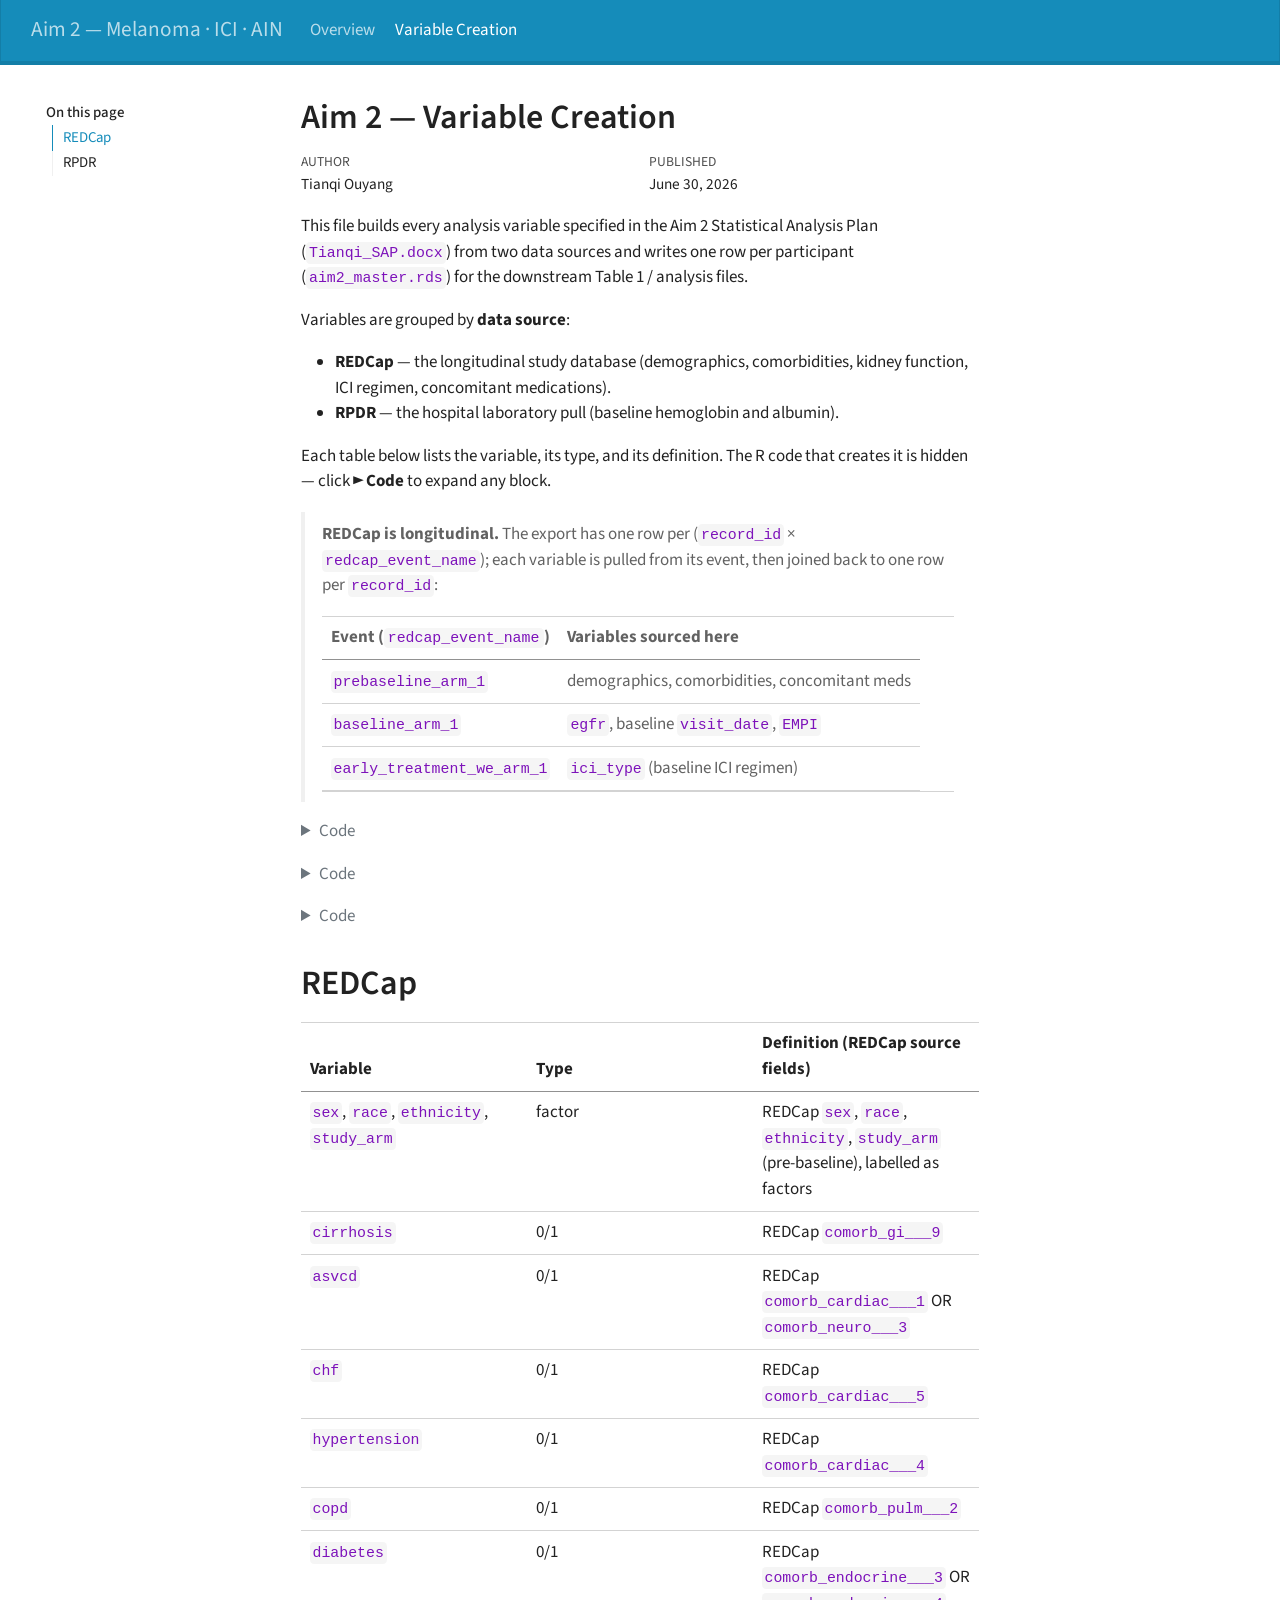
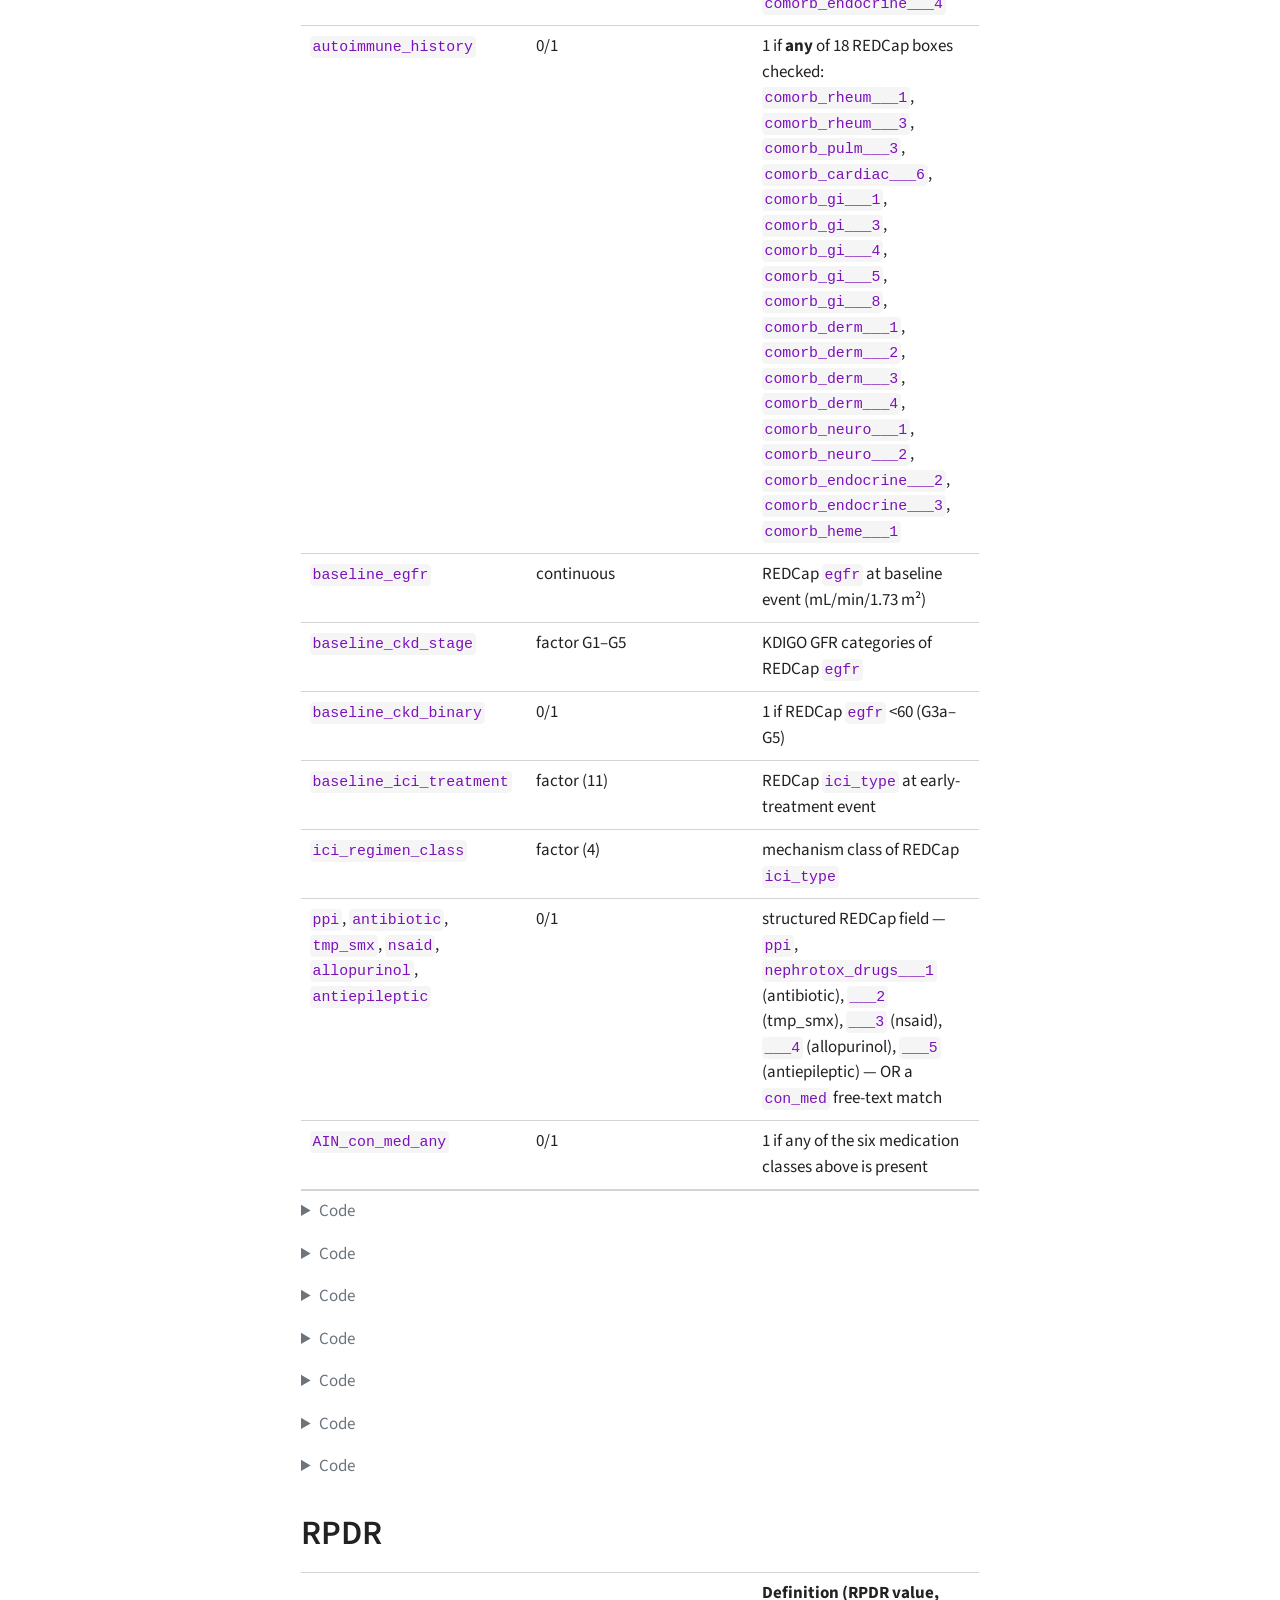
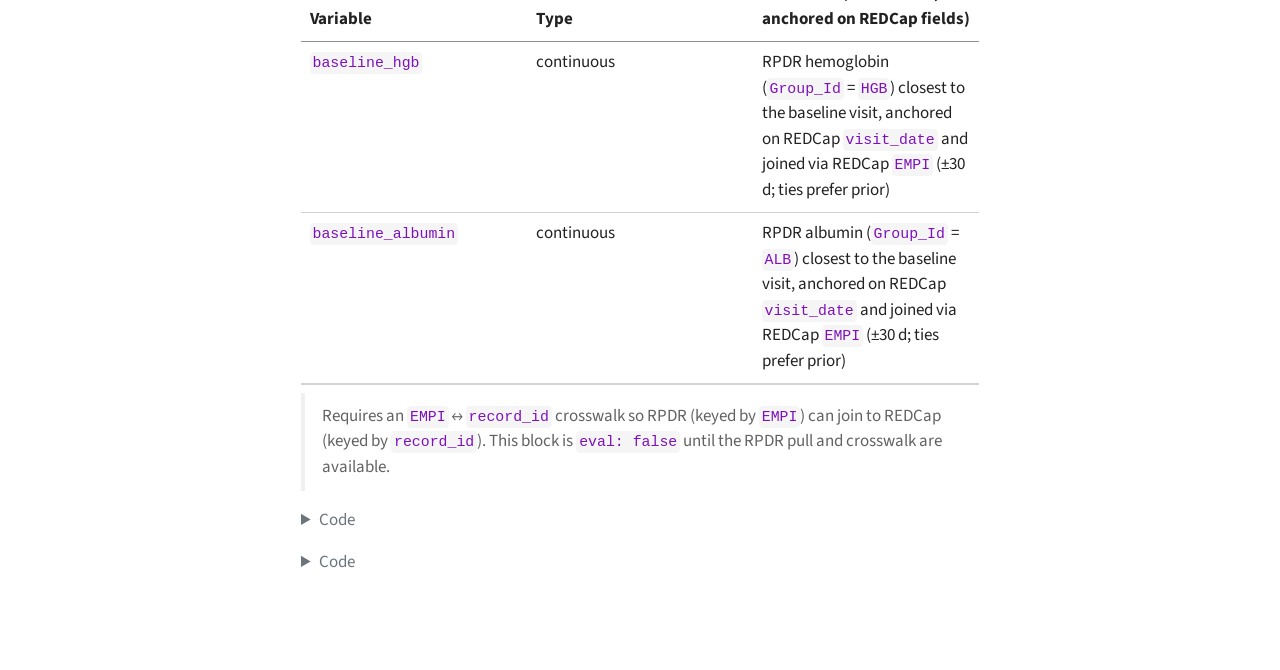
==== commit dbe1c8ed: "Name REDCap source fields in variable definitions Expand the Definition column so every REDCap-deriv" ====
--- a/docs/qmd/aim2_variables.html
+++ b/docs/qmd/aim2_variables.html
@@ -272,84 +272,84 @@
 <tr class="header">
 <th>Variable</th>
 <th>Type</th>
-<th>Definition</th>
+<th>Definition (REDCap source fields)</th>
 </tr>
 </thead>
 <tbody>
 <tr class="odd">
 <td><code>sex</code>, <code>race</code>, <code>ethnicity</code>, <code>study_arm</code></td>
 <td>factor</td>
-<td>Pre-baseline demographics, labelled</td>
+<td>REDCap <code>sex</code>, <code>race</code>, <code>ethnicity</code>, <code>study_arm</code> (pre-baseline), labelled as factors</td>
 </tr>
 <tr class="even">
 <td><code>cirrhosis</code></td>
 <td>0/1</td>
-<td><code>comorb_gi___9</code></td>
+<td>REDCap <code>comorb_gi___9</code></td>
 </tr>
 <tr class="odd">
 <td><code>asvcd</code></td>
 <td>0/1</td>
-<td><code>comorb_cardiac___1</code> OR <code>comorb_neuro___3</code></td>
+<td>REDCap <code>comorb_cardiac___1</code> OR <code>comorb_neuro___3</code></td>
 </tr>
 <tr class="even">
 <td><code>chf</code></td>
 <td>0/1</td>
-<td><code>comorb_cardiac___5</code></td>
+<td>REDCap <code>comorb_cardiac___5</code></td>
 </tr>
 <tr class="odd">
 <td><code>hypertension</code></td>
 <td>0/1</td>
-<td><code>comorb_cardiac___4</code></td>
+<td>REDCap <code>comorb_cardiac___4</code></td>
 </tr>
 <tr class="even">
 <td><code>copd</code></td>
 <td>0/1</td>
-<td><code>comorb_pulm___2</code></td>
+<td>REDCap <code>comorb_pulm___2</code></td>
 </tr>
 <tr class="odd">
 <td><code>diabetes</code></td>
 <td>0/1</td>
-<td><code>comorb_endocrine___3</code> OR <code>comorb_endocrine___4</code></td>
+<td>REDCap <code>comorb_endocrine___3</code> OR <code>comorb_endocrine___4</code></td>
 </tr>
 <tr class="even">
 <td><code>autoimmune_history</code></td>
 <td>0/1</td>
-<td>1 if any of 18 autoimmune comorbidity boxes is checked</td>
+<td>1 if <strong>any</strong> of 18 REDCap boxes checked: <code>comorb_rheum___1</code>, <code>comorb_rheum___3</code>, <code>comorb_pulm___3</code>, <code>comorb_cardiac___6</code>, <code>comorb_gi___1</code>, <code>comorb_gi___3</code>, <code>comorb_gi___4</code>, <code>comorb_gi___5</code>, <code>comorb_gi___8</code>, <code>comorb_derm___1</code>, <code>comorb_derm___2</code>, <code>comorb_derm___3</code>, <code>comorb_derm___4</code>, <code>comorb_neuro___1</code>, <code>comorb_neuro___2</code>, <code>comorb_endocrine___2</code>, <code>comorb_endocrine___3</code>, <code>comorb_heme___1</code></td>
 </tr>
 <tr class="odd">
 <td><code>baseline_egfr</code></td>
 <td>continuous</td>
-<td><code>egfr</code> at baseline event (mL/min/1.73 m²)</td>
+<td>REDCap <code>egfr</code> at baseline event (mL/min/1.73 m²)</td>
 </tr>
 <tr class="even">
 <td><code>baseline_ckd_stage</code></td>
 <td>factor G1–G5</td>
-<td>KDIGO GFR categories of <code>baseline_egfr</code></td>
+<td>KDIGO GFR categories of REDCap <code>egfr</code></td>
 </tr>
 <tr class="odd">
 <td><code>baseline_ckd_binary</code></td>
 <td>0/1</td>
-<td>1 if eGFR &lt;60 (G3a–G5)</td>
+<td>1 if REDCap <code>egfr</code> &lt;60 (G3a–G5)</td>
 </tr>
 <tr class="even">
 <td><code>baseline_ici_treatment</code></td>
 <td>factor (11)</td>
-<td><code>ici_type</code> at early-treatment event</td>
+<td>REDCap <code>ici_type</code> at early-treatment event</td>
 </tr>
 <tr class="odd">
 <td><code>ici_regimen_class</code></td>
 <td>factor (4)</td>
-<td>mechanism class of <code>ici_type</code></td>
+<td>mechanism class of REDCap <code>ici_type</code></td>
 </tr>
 <tr class="even">
 <td><code>ppi</code>, <code>antibiotic</code>, <code>tmp_smx</code>, <code>nsaid</code>, <code>allopurinol</code>, <code>antiepileptic</code></td>
 <td>0/1</td>
-<td>structured REDCap field OR <code>con_med</code> free-text match</td>
+<td>structured REDCap field — <code>ppi</code>, <code>nephrotox_drugs___1</code> (antibiotic), <code>___2</code> (tmp_smx), <code>___3</code> (nsaid), <code>___4</code> (allopurinol), <code>___5</code> (antiepileptic) — OR a <code>con_med</code> free-text match</td>
 </tr>
 <tr class="odd">
 <td><code>AIN_con_med_any</code></td>
 <td>0/1</td>
-<td>1 if any of the six medication classes is present</td>
+<td>1 if any of the six medication classes above is present</td>
 </tr>
 </tbody>
 </table>
@@ -532,19 +532,19 @@
 <tr class="header">
 <th>Variable</th>
 <th>Type</th>
-<th>Definition</th>
+<th>Definition (RPDR value, anchored on REDCap fields)</th>
 </tr>
 </thead>
 <tbody>
 <tr class="odd">
 <td><code>baseline_hgb</code></td>
 <td>continuous</td>
-<td>RPDR hemoglobin closest to baseline visit (±30 d; ties prefer prior)</td>
+<td>RPDR hemoglobin (<code>Group_Id</code> = <code>HGB</code>) closest to the baseline visit, anchored on REDCap <code>visit_date</code> and joined via REDCap <code>EMPI</code> (±30 d; ties prefer prior)</td>
 </tr>
 <tr class="even">
 <td><code>baseline_albumin</code></td>
 <td>continuous</td>
-<td>RPDR albumin closest to baseline visit (±30 d; ties prefer prior)</td>
+<td>RPDR albumin (<code>Group_Id</code> = <code>ALB</code>) closest to the baseline visit, anchored on REDCap <code>visit_date</code> and joined via REDCap <code>EMPI</code> (±30 d; ties prefer prior)</td>
 </tr>
 </tbody>
 </table>
